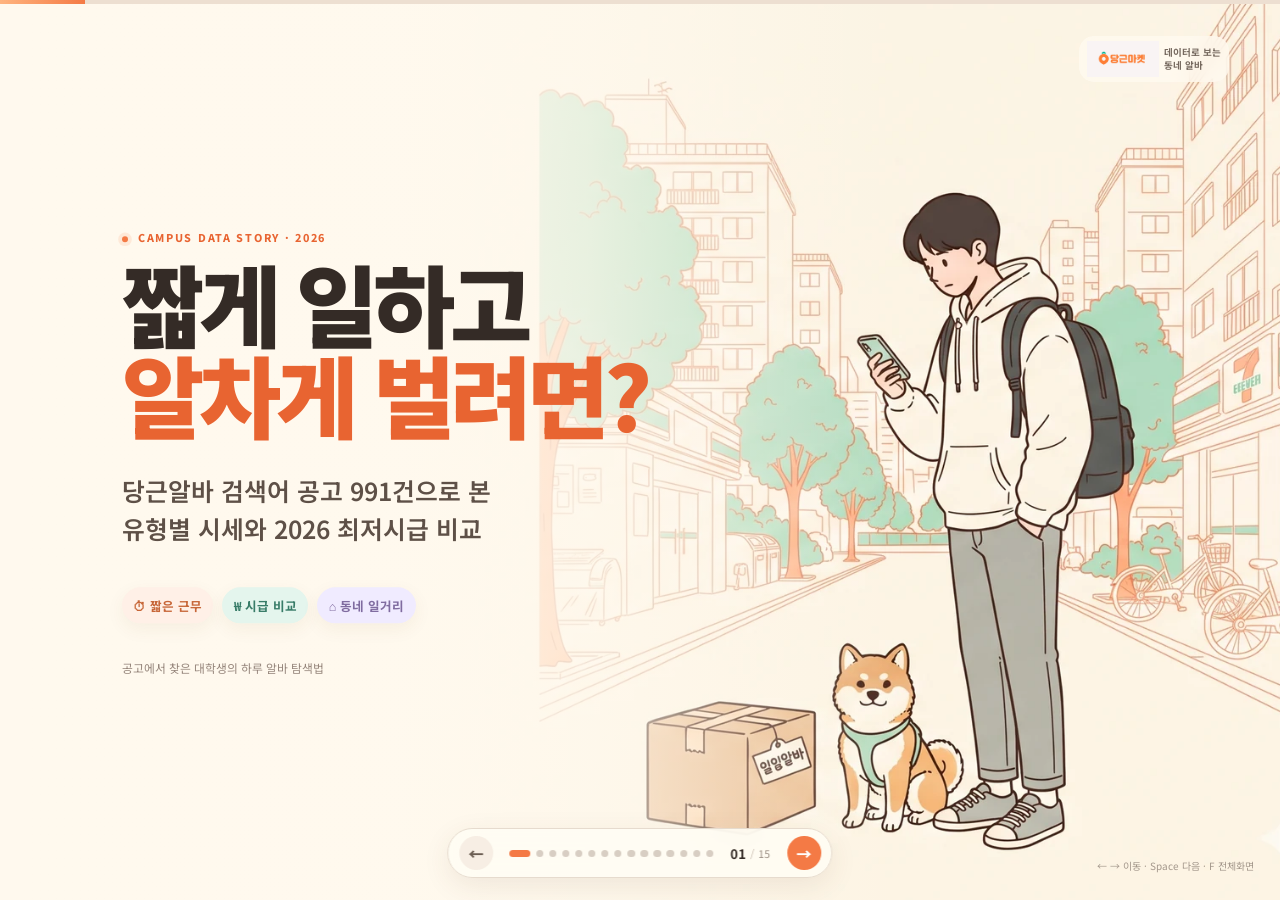
==== index.html @ 6fe5fabc "Create Daangn short-job analysis presentation" ====
<!doctype html>
<html lang="ko">
<head>
  <meta charset="utf-8">
  <meta name="viewport" content="width=device-width, initial-scale=1">
  <meta name="theme-color" content="#fff9ee">
  <meta name="description" content="당근알바 공고 991건으로 알아보는 짧은 일자리 시세와 2026 최저시급 비교">
  <title>짧게 일하고 알차게 벌려면? | 당근알바 데이터 스토리</title>
  <link rel="preconnect" href="https://fonts.googleapis.com">
  <link rel="preconnect" href="https://fonts.gstatic.com" crossorigin>
  <link href="https://fonts.googleapis.com/css2?family=Gowun+Dodum&family=Noto+Sans+KR:wght@400;500;600;700;800;900&display=swap" rel="stylesheet">
  <link rel="stylesheet" href="deck.css?v=6">
</head>
<body>
  <main id="deck" aria-label="당근알바 데이터 분석 발표">
    <section class="slide cover active" aria-label="표지">
      <div class="cover-art" aria-hidden="true"></div>
      <div class="cover-wash" aria-hidden="true"></div>
      <div class="cover-copy">
        <p class="eyebrow"><span class="eyebrow-dot"></span> CAMPUS DATA STORY · 2026</p>
        <h1>짧게 일하고<br><em>알차게 벌려면?</em></h1>
        <p class="cover-sub">당근알바 검색어 공고 991건으로 본<br>유형별 시세와 2026 최저시급 비교</p>
        <div class="cover-chips"><span>⏱ 짧은 근무</span><span>₩ 시급 비교</span><span>⌂ 동네 일거리</span></div>
        <p class="cover-foot">공고에서 찾은 대학생의 하루 알바 탐색법</p>
      </div>
      <div class="cover-mark"><img src="assets/carrot-logo.png" alt="당근 모양 아이콘"><span>데이터로 보는<br>동네 알바</span></div>
    </section>

    <section class="slide" aria-label="조사 질문과 표본">
      <div class="slide-inner research-slide">
        <header class="slide-heading reveal">
          <p class="eyebrow">01 / WHAT WE ASKED</p>
          <h2>대학생의 빈 시간,<br><em>어떤 알바가 효율적일까?</em></h2>
          <p class="lede">높은 시급, 짧은 근무, 실제로 구할 수 있는 공고 수를 함께 살펴봅니다.</p>
        </header>
        <div class="research-grid">
          <div class="big-stat reveal"><span class="stat-number" data-count="991">991</span><span class="stat-label">URL 기준 고유 공고</span><small>전체 조사 표본</small><i class="stat-sun">✳</i></div>
          <div class="research-facts reveal delay-1">
            <div class="research-fact"><span class="fact-icon mint">⌕</span><p><b>17개 검색어</b><small>청소·동행·반려동물·심부름·웨이팅 등</small></p></div>
            <div class="research-fact"><span class="fact-icon peach">▦</span><p><b>2026.05.07–10.02</b><small>약 5개월간 수집한 게시 시점</small></p></div>
            <div class="research-fact"><span class="fact-icon lavender">⌂</span><p><b>서울 740 · 부산 251</b><small>지역 검색으로 모은 공고</small></p></div>
          </div>
          <aside class="research-question reveal delay-2"><span class="question-mark">?</span><small>오늘의 질문</small><strong>시급이 높은 일과<br>나에게 효율적인 일은<br><em>같을까?</em></strong><div class="question-mini">보수 ÷ 총 투입시간<br><span>근무 · 이동 · 준비</span></div></aside>
        </div>
        <p class="footnote reveal">※ 단기 일거리를 찾는 검색어로 수집한 공고 표본입니다. 월급·연봉 공고도 검색 결과에 포함되어 있으며, 당근 전체 알바 시장의 전수조사는 아닙니다.</p>
      </div>
    </section>

    <section class="slide" aria-label="비교 기준과 한계">
      <div class="slide-inner method-slide">
        <header class="slide-heading reveal">
          <p class="eyebrow">02 / HOW WE COMPARE</p>
          <h2>같은 단위끼리 비교하려고<br><em>991건에서 좁혀 갔어요</em></h2>
          <p class="lede">급여와 시간이 서로 달라, 비교 가능한 공고를 단계별로 추렸습니다.</p>
        </header>
        <div class="method-layout">
          <div class="funnel compact-funnel">
            <div class="funnel-row reveal"><span class="funnel-step">A</span><div class="funnel-label"><strong>수집 공고</strong><small>URL 중복 제거</small></div><div class="funnel-track"><i style="--w:100%"></i></div><b>991</b></div>
            <div class="funnel-row reveal delay-1"><span class="funnel-step">B</span><div class="funnel-label"><strong>시급 비교 가능</strong><small>시급 477 + 환산 일급 52</small></div><div class="funnel-track"><i style="--w:53.4%"></i></div><b>529</b></div>
            <div class="funnel-row reveal delay-2"><span class="funnel-step">C</span><div class="funnel-label"><strong>근무시간 확인</strong><small>시작·종료 시각으로 계산</small></div><div class="funnel-track"><i style="--w:38%"></i></div><b>376</b></div>
            <div class="funnel-row highlight reveal delay-3"><span class="funnel-step">D</span><div class="funnel-label"><strong>4시간 이하</strong><small>짧은 근무 비교 그룹</small></div><div class="funnel-track"><i style="--w:17.3%"></i></div><b>171</b></div>
          </div>
          <div class="limits-grid reveal delay-1">
            <article><b>급여 단위</b><p>건별 332건은 작업시간이 없어 시급 환산에서 제외. 월급·연봉도 단기 시급과 분리했어요.</p></article>
            <article><b>시간 정보</b><p>일급은 공고에 적힌 시간으로 나눴어요. 휴게시간·이동·준비시간은 알 수 없습니다.</p></article>
            <article><b>표본 해석</b><p>검색어끼리 공고가 겹치고, ‘당일급구’는 업무 유형이 아닌 검색어예요. ‘쉽다’도 데이터에 기록되지 않았어요.</p></article>
          </div>
        </div>
        <div class="method-bottom reveal delay-2"><span>대표값</span><b>평균 + 중앙값</b><i>·</i><span>짧은 근무</span><b>명시 시간 ≤ 4시간</b><i>·</i><span>기준</span><b>2026 최저시급 10,320원</b></div>
        <p class="footnote">※ 공고에 적힌 제안 금액을 비교한 기술통계입니다. 실제 계약·지급액이나 최저임금법 위반 여부를 판정하지 않습니다.</p>
      </div>
    </section>

    <section class="slide" aria-label="공고의 급여 형태">
      <div class="slide-inner">
        <header class="slide-heading reveal">
          <p class="eyebrow">03 / PAY UNITS</p>
          <h2>공고 3개 중 1개는<br><em>시급이 아니라 건별 보수</em></h2>
          <p class="lede">먼저 급여 단위를 보면, 시간당 비교를 어디까지 할 수 있는지 보입니다.</p>
        </header>
        <div class="pay-mix card reveal">
          <div class="pay-row"><span class="pay-name">시급</span><div class="pay-track"><i style="--w:100%"></i></div><b>477건</b><small>48.1%</small></div>
          <div class="pay-row"><span class="pay-name">건별</span><div class="pay-track"><i class="mint-bar" style="--w:69.6%"></i></div><b>332건</b><small>33.5%</small></div>
          <div class="pay-row"><span class="pay-name">월급</span><div class="pay-track"><i class="purple-bar" style="--w:25.6%"></i></div><b>122건</b><small>12.3%</small></div>
          <div class="pay-row"><span class="pay-name">일급</span><div class="pay-track"><i class="peach-bar" style="--w:11.9%"></i></div><b>57건</b><small>5.8%</small></div>
          <div class="pay-row"><span class="pay-name">연봉</span><div class="pay-track"><i class="lav-bar" style="--w:1.5%"></i></div><b>3건</b><small>0.3%</small></div>
          <div class="pay-total"><strong>991</strong><span>공고</span><i>시급·건별만 합쳐도 <b>81.6%</b></i></div>
        </div>
        <div class="pay-insight reveal delay-1"><span>핵심</span><p>건별 보수는 한 건의 총액이에요. <b>작업시간 정보가 없으면 시급과 직접 순위를 매길 수 없습니다.</b></p></div>
        <p class="footnote">※ 991개 고유 URL의 급여 형태를 한 번씩 분류했습니다. 키워드별 검색 그룹은 서로 겹칠 수 있습니다.</p>
      </div>
    </section>

    <section class="slide type-overview-slide" aria-label="검색어별 일거리 유형과 보수">
      <div class="slide-inner">
        <header class="slide-heading reveal">
          <p class="eyebrow">04 / WHAT KIND OF WORK?</p>
          <h2>동네 알바는 크게<br><em>집안일·돌봄·기술·심부름</em></h2>
          <p class="lede">검색어를 일거리 묶음으로 읽고, 대표 키워드의 시급 중앙값과 건당 금액을 비교했습니다.</p>
        </header>
        <div class="type-cards">
          <article class="type-card reveal"><span class="type-icon peach">⌂</span><div><h3>집안일 · 이동</h3><small>청소 · 이삿짐 · 가구 · 침대 · 운반 · 조립 · 폐기물</small></div><div class="type-stats"><p><b>청소 시급</b><strong>12,000원</strong><small>중앙값 · n=75</small></p><p><b>청소 건별</b><strong>50,000원</strong><small>중앙값 · n=25</small></p></div><footer>현장 이동·운반량·추가 비용을 확인</footer></article>
          <article class="type-card reveal delay-1"><span class="type-icon mint">♡</span><div><h3>돌봄 · 동행</h3><small>반려동물 · 고양이 · 펫시팅 · 시터 · 동행</small></div><div class="type-stats"><p><b>반려동물 돌봄</b><strong>15,000원</strong><small>중앙값 · n=58</small></p><p><b>고양이</b><strong>16,000원</strong><small>중앙값 · n=28</small></p></div><footer>짧은 돌봄 4시간 이하 n=22 · 중앙 15,000원</footer></article>
          <article class="type-card reveal delay-2"><span class="type-icon lavender">⚒</span><div><h3>기술 · 수리</h3><small>수리 · 조립 · 간단 설치 등</small></div><div class="type-stats"><p><b>수리 시급</b><strong>16,389원</strong><small>중앙값 · n=18</small></p><p><b>수리 건별</b><strong>40,000원</strong><small>중앙값 · n=58</small></p></div><footer>평균 25,742원은 중앙값보다 높아 작은 표본·고액 공고 주의</footer></article>
          <article class="type-card reveal delay-3"><span class="type-icon yellow">✦</span><div><h3>심부름 · 이색 일</h3><small>심부름 · 벌레 · 웨이팅</small></div><div class="type-stats"><p><b>심부름 시급</b><strong>13,000원</strong><small>중앙값 · n=11</small></p><p><b>웨이팅 시급</b><strong>12,000원</strong><small>중앙값 · n=4</small></p></div><footer>검색어 표본이 작고, 실제 업무가 섞일 수 있어 참고만</footer></article>
        </div>
        <p class="footnote">※ 공고는 여러 검색어에 중복될 수 있습니다. 키워드 묶음의 공고 수를 더해 전체 건수로 해석하지 않았으며, 시급·건별 보수도 각각 중앙값으로 분리했습니다.</p>
      </div>
    </section>

    <section class="slide" aria-label="전체 시급과 최저시급">
      <div class="slide-inner">
        <header class="slide-heading reveal">
          <p class="eyebrow">05 / WAGE CHECK</p>
          <h2>비교 가능한 공고의<br><em>시급 중앙값은 14,000원</em></h2>
          <p class="lede">평균보다 중앙값을 먼저 볼게요. 몇 개의 높은 금액이 전체 인상을 끌어올릴 수 있기 때문입니다.</p>
        </header>
        <div class="wage-layout">
          <div class="range-card reveal">
            <div class="range-head"><span>시급 분포 요약</span><span>n = 529</span></div>
            <div class="range-plot">
              <div class="range-rail"></div>
              <div class="range-band"></div>
              <div class="range-marker min-marker" style="--x:4%"><i></i><span>최저시급<br><b>10,320원</b></span></div>
              <div class="range-marker q1-marker" style="--x:26.5%"><i></i><span>1사분위<br><b>12,000원</b></span></div>
              <div class="range-marker median-marker" style="--x:49.6%"><i></i><span>중앙값<br><b>14,000원</b></span></div>
              <div class="range-marker mean-marker" style="--x:71.3%"><i></i><span>평균<br><b>15,815원</b></span></div>
              <div class="range-marker q3-marker" style="--x:73.5%"><i></i><span>3사분위<br><b>16,000원</b></span></div>
              <div class="range-axis"><span>10,000</span><span>12,000</span><span>14,000</span><span>16,000</span><span>18,000원</span></div>
            </div>
            <div class="range-callout"><span>최저시급 대비</span><strong>중앙값 <em>+35.7%</em></strong><small>광고된 금액 기준의 단순 비교</small></div>
          </div>
          <div class="compliance-card reveal delay-1">
            <div class="ring" style="--p:98.7"><div><strong>98.7<span>%</span></strong><small>최저시급 이상</small></div></div>
            <p><b>529건 중 522건</b>이<br>10,320원 이상으로 나타났어요.</p>
            <div class="below-note"><span>7건</span>은 공고상 시급이 기준 미만</div>
            <small class="legal-note">공고 금액만 비교한 통계이며, 법 위반 여부를 판정한 결과는 아닙니다.</small>
          </div>
        </div>
        <p class="footnote">2026년 법정 최저임금: 시급 10,320원 · 고용노동부 발표 자료</p>
      </div>
    </section>

    <section class="slide" aria-label="4시간 이하 공고">
      <div class="slide-inner short-shift-slide">
        <div class="short-title reveal">
          <p class="eyebrow">06 / SHORT SHIFT</p>
          <h2>4시간 이하 공고도<br><em>중앙값 15,000원</em></h2>
          <p class="lede">짧은 근무시간이 명시된 171건을 따로 봤습니다.</p>
        </div>
        <div class="short-compare reveal delay-1">
          <div class="compare-bar"><span class="compare-caption">2026 최저시급</span><div class="compare-track"><i style="--w:68.1%"></i></div><strong>10,320원</strong></div>
          <div class="compare-bar focus"><span class="compare-caption">4시간 이하 중앙값</span><div class="compare-track"><i style="--w:99.1%"></i></div><strong>15,000원</strong></div>
          <div class="compare-bar"><span class="compare-caption">4시간 이하 평균</span><div class="compare-track"><i style="--w:100%"></i></div><strong>15,142원</strong></div>
          <div class="premium-pill">최저시급 대비 <b>+45.3%</b></div>
        </div>
        <div class="short-side reveal delay-2">
          <div class="big-171">171<small>건</small></div>
          <div class="tiny-dots" aria-hidden="true">● ● ● ● ● ● ● ● ● ● ● ● ● ● ● ● ● ● ● ● ● ● ● ● ● ● ● ● ● ● ● ● ● ● ● ● ● ● ● ● ● ● ● ● ● ● ● ● ● ● ● ● ● ● ● ● ● ● ● ● ● ● ● ● ● ● ● ● ● ● ● ● ● ● ● ● ● ● ● ● ● ●</div>
          <p><b>171건 모두</b><br>시급 환산액이<br>최저시급 이상</p>
          <small>분석 표본에서의 결과</small>
        </div>
        <div class="bottom-note reveal delay-3"><span class="tiny-icon">!</span> 시작·종료 시간이 명시된 공고만 포함합니다. 실제 작업 강도나 전체 소요시간을 뜻하지 않아요.</div>
      </div>
    </section>

    <section class="slide" aria-label="짧은 근무 유형 비교">
      <div class="slide-inner">
        <header class="slide-heading reveal">
          <p class="eyebrow">07 / SHORT-SHIFT TYPES</p>
          <h2>짧은 근무 그룹은<br><em>반려동물·침대·시터</em>가 눈에 띄어요</h2>
          <p class="lede">4시간 이하 공고 중 표본 10건 이상인 검색 키워드의 시급 환산 중앙값입니다.</p>
        </header>
        <div class="job-chart card reveal">
          <div class="chart-topline"><span>중앙 시급 · 4시간 이하 공고</span><span class="n-chip">n 표시 = 공고 수</span></div>
          <div class="bars">
            <div class="bar-row"><span class="bar-name">침대</span><div class="bar-track"><i style="--w:100%"></i></div><b>15,500원</b><small>n=16</small></div>
            <div class="bar-row"><span class="bar-name">반려동물 돌봄</span><div class="bar-track"><i class="mint-bar" style="--w:96.8%"></i></div><b>15,000원</b><small>n=22</small></div>
            <div class="bar-row"><span class="bar-name">시터</span><div class="bar-track"><i class="mint-bar" style="--w:96.8%"></i></div><b>15,000원</b><small>n=13</small></div>
            <div class="bar-row"><span class="bar-name">동행</span><div class="bar-track"><i class="mint-bar" style="--w:90.3%"></i></div><b>14,000원</b><small>n=27</small></div>
            <div class="bar-row"><span class="bar-name">이삿짐</span><div class="bar-track"><i class="peach-bar" style="--w:80.6%"></i></div><b>12,500원</b><small>n=15</small></div>
            <div class="bar-row"><span class="bar-name">청소</span><div class="bar-track"><i class="peach-bar" style="--w:77.4%"></i></div><b>12,000원</b><small>n=30</small></div>
          </div>
          <div class="chart-axis"><span>0원</span><span>5,000원</span><span>10,000원</span><span>15,000원</span></div>
        </div>
        <div class="chart-insight reveal delay-1"><span class="insight-star">✳</span><p><b>높은 시급만큼 일의 조건도 달라요.</b><br>돌봄은 책임과 경험, 이삿짐은 체력·이동 조건을 함께 확인하세요.</p><span class="sample-warning">심부름 n=6<br>참고만</span></div>
        <p class="footnote">※ 키워드 기반 분류라 검색어 그룹은 중복될 수 있습니다. 표본이 10건 미만인 키워드는 그래프에서 제외했습니다.</p>
      </div>
    </section>

    <section class="slide" aria-label="고시급 표본 수 비교">
      <div class="slide-inner">
        <header class="slide-heading reveal">
          <p class="eyebrow">08 / LOOK BEYOND THE AVERAGE</p>
          <h2>눈에 띄는 고시급,<br><em>표본 수까지 같이 보기</em></h2>
          <p class="lede">건당이 아닌 시급 환산 공고에서도 키워드별 표본 크기는 크게 달랐습니다.</p>
        </header>
        <div class="outlier-layout">
          <div class="outlier-chart card reveal">
            <div class="chart-topline"><span>키워드별 시급 중앙값</span><span>막대 끝 n = 시급 표본 수</span></div>
            <div class="bars compact">
              <div class="bar-row"><span class="bar-name">펫시팅</span><div class="bar-track"><i class="purple-bar" style="--w:100%"></i></div><b>28,000원</b><small>n=7</small></div>
              <div class="bar-row"><span class="bar-name">수리</span><div class="bar-track"><i class="orange-bar" style="--w:58.5%"></i></div><b>16,389원</b><small>n=18</small></div>
              <div class="bar-row"><span class="bar-name">고양이</span><div class="bar-track"><i class="mint-bar" style="--w:57.1%"></i></div><b>16,000원</b><small>n=28</small></div>
              <div class="bar-row"><span class="bar-name">반려동물 돌봄</span><div class="bar-track"><i class="mint-bar" style="--w:53.6%"></i></div><b>15,000원</b><small>n=58</small></div>
            </div>
            <div class="chart-axis"><span>0원</span><span>10,000원</span><span>20,000원</span><span>30,000원</span></div>
          </div>
          <aside class="outlier-callout reveal delay-1">
            <span class="bubble-label">표본이 작으면</span>
            <strong>중앙값이<br>더 크게 흔들려요</strong>
            <div class="n-bubble">n=7</div>
            <p>펫시팅은 중앙값이 높지만 시급 표본이 7건뿐입니다. 안정적인 추천 순위로 단정하기 어려워요.</p>
          </aside>
        </div>
        <div class="mean-note reveal delay-2"><span>평균의 함정</span> 수리 평균은 25,742원, 중앙값은 16,389원 — 일부 높은 공고가 평균에 영향을 줄 수 있습니다.</div>
        <p class="footnote">※ 펫시팅 키워드의 전체 시급 표본 n=7이며, 4시간 이하 분석과는 다른 비교 집단입니다.</p>
      </div>
    </section>

    <section class="slide" aria-label="건당 보수 비교">
      <div class="slide-inner">
        <header class="slide-heading reveal">
          <p class="eyebrow">09 / PER TASK</p>
          <h2>건당 보수는 <em>총액 비교</em>까지만</h2>
          <p class="lede">시간이 적혀 있지 않은 공고는 시급으로 바꾸지 않고, 약속된 작업 1건의 금액으로만 봅니다.</p>
        </header>
        <div class="task-layout">
          <div class="task-total reveal"><span class="task-orbit">₩</span><small>건당 보수 공고 332건</small><strong>40,000<span>원</span></strong><em>중앙값</em><div class="task-divider"></div><p>평균보수와 중앙값의<br>차이를 함께 참고</p></div>
          <div class="task-chart card reveal delay-1">
            <div class="chart-topline"><span>키워드별 건당 보수 중앙값</span><span>단위: 원 / n: 공고 수</span></div>
            <div class="bars">
              <div class="bar-row"><span class="bar-name">청소</span><div class="bar-track"><i style="--w:100%"></i></div><b>50,000</b><small>n=25</small></div>
              <div class="bar-row"><span class="bar-name">가구</span><div class="bar-track"><i class="mint-bar" style="--w:90%"></i></div><b>45,000</b><small>n=39</small></div>
              <div class="bar-row"><span class="bar-name">수리</span><div class="bar-track"><i class="mint-bar" style="--w:80%"></i></div><b>40,000</b><small>n=58</small></div>
              <div class="bar-row"><span class="bar-name">침대</span><div class="bar-track"><i class="mint-bar" style="--w:80%"></i></div><b>40,000</b><small>n=43</small></div>
              <div class="bar-row"><span class="bar-name">이삿짐</span><div class="bar-track"><i class="peach-bar" style="--w:60%"></i></div><b>30,000</b><small>n=45</small></div>
            </div>
            <div class="chart-axis"><span>0원</span><span>10,000원</span><span>20,000원</span><span>30,000원</span><span>40,000원</span><span>50,000원</span></div>
          </div>
        </div>
        <div class="warning-banner reveal delay-2"><span>≠</span><p><b>건당 50,000원 ≠ 시급 50,000원</b><small>작업 시간 · 이동 · 준비 · 추가 비용 정보가 없어 시간당 수입은 계산할 수 없습니다.</small></p></div>
      </div>
    </section>

    <section class="slide urgency-slide" aria-label="긴급 구인 공고의 특징">
      <div class="slide-inner">
        <header class="slide-heading reveal">
          <p class="eyebrow">10 / URGENT ≠ PREMIUM</p>
          <h2>급구라고 해서<br><em>시급까지 높진 않았어요</em></h2>
          <p class="lede">제목에 ‘급구·오늘·당일·지금’이 들어간 공고와 그 외 공고를 비교했습니다.</p>
        </header>
        <div class="urgency-layout">
          <div class="urgency-chart card reveal">
            <div class="chart-topline"><span>시급 환산 가능 공고의 평균</span><span>각 집단의 중앙값도 표시</span></div>
            <div class="urgency-row"><div><b>급구 표현 있음</b><small>n=48 · 제목 기준</small></div><div class="urgency-track"><i style="--w:76.8%"></i></div><strong>12,412원</strong></div>
            <div class="urgency-row"><div><b>급구 표현 없음</b><small>n=481</small></div><div class="urgency-track"><i class="mint-bar" style="--w:100%"></i></div><strong>16,155원</strong></div>
            <div class="urgency-medians"><span>중앙값</span><b>급구 12,192원</b><i>vs</i><b>그 외 15,000원</b></div>
          </div>
          <aside class="urgency-stat reveal delay-1"><span class="urgent-burst">!</span><strong>65<span>건</span></strong><b>991건 중 6.6%</b><p>제목에서 급구·오늘·당일·지금 표현을 찾았어요.</p><div class="urgent-search">검색어 ‘당일급구’로 모인 116건과는 다른 기준</div></aside>
        </div>
        <div class="urgency-note reveal delay-2"><span>읽는 법</span><p>이 표본에서는 급구 표현 공고의 시급이 더 높지 않았습니다. <b>업무 종류·시간대 차이를 통제하지 않은 비교라 원인을 뜻하진 않아요.</b></p></div>
        <p class="footnote">※ 급구 표현 65건 중 시급 비교 가능 48건, 그 외 926건 중 481건을 비교했습니다. ‘급할수록 싸다’는 전체 시장의 법칙이 아니라 이 표본의 관찰 결과입니다.</p>
      </div>
    </section>

    <section class="slide queue-slide" aria-label="웨이팅과 줄서기 대행">
      <div class="slide-inner">
        <header class="slide-heading reveal">
          <p class="eyebrow">11 / THE QUEUEING GIG</p>
          <h2>한정판 오픈런에서<br><em>두쫀쿠 줄서기까지</em></h2>
          <p class="lede">요즘 화제의 줄서기 대행은 얼마일까요? CSV의 작은 표본과 최근 보도 사례를 나눠 봅니다.</p>
        </header>
        <div class="queue-layout">
          <article class="queue-card dataset-queue reveal">
            <div class="queue-card-top"><span>우리 CSV · 2026.05–10</span><b>검색어 매칭 7건</b></div>
            <div class="queue-number">7<small>건</small></div>
            <div class="queue-stat-row"><span>시급 비교 가능</span><b>4건 · 중앙 12,000원</b></div>
            <div class="queue-stat-row"><span>건별 보수</span><b>2건 · 중앙 15,000원</b></div>
            <p>검색어 결과에는 일반 매장 알바도 섞여 있어 실제 줄서기 공고는 7건보다 적을 수 있어요.</p>
          </article>
          <article class="queue-card news-queue reveal delay-1">
            <div class="queue-card-top"><span>최근 보도 사례 · 2026.01</span><b>한 건의 구인 글</b></div>
            <div class="news-amount">30,000<small>원 · 총액 제안</small></div>
            <div class="applicant-dots"><strong>30명</strong><span>지원</span><i>● ● ● ● ● ● ● ● ● ●</i></div>
            <p>홍대 연말연초 줄서기 글 사례예요. 보도는 통상 시급이 최저임금 수준이고, 야외·성수기엔 웃돈이 붙을 수 있다고 전했습니다.</p>
            <a href="https://www.joongang.co.kr/article/25395089" target="_blank" rel="noreferrer">중앙일보 보도 원문 · 2026.01.05 ↗</a>
          </article>
        </div>
        <div class="queue-trend reveal delay-2"><span>한정판 매장</span><i>→</i><span>인기 굿즈·두쫀쿠</span><i>→</i><span>식당·술집·베이커리</span><b>웨이팅 수요의 확장</b></div>
        <p class="footnote">※ 30,000원은 특정 날짜·시간대 구인 사례의 총액이며 시간당 시급이나 현재 평균 시세가 아닙니다. CSV의 웨이팅 중앙값도 표본 4·2건으로 시장가를 대표하지 않습니다.</p>
      </div>
    </section>

    <section class="slide keyword-table-slide" aria-label="검색어별 평균 시급 표">
      <div class="slide-inner">
        <header class="slide-heading reveal">
          <p class="eyebrow">12 / RATE BY SEARCH TERM</p>
          <h2>검색어별 평균 시급,<br><em>중앙값과 표본도 함께</em></h2>
          <p class="lede">시급 비교가 가능한 공고를 검색어별로 묶었습니다. 높은 평균이 대표 시세라고 단정하지 않도록 중앙값도 나란히 봅니다.</p>
        </header>
        <div class="keyword-legend reveal"><span><i class="key-orange"></i>평균 시급</span><span><i class="key-mint"></i>중앙 시급</span><small>시급 비교 가능 표본만</small></div>
        <div class="keyword-columns">
          <div class="keyword-card reveal">
            <div class="keyword-head"><span>검색어</span><span>표본</span><span>평균</span><span>중앙값</span></div>
            <div class="keyword-row"><b>청소</b><small>75</small><strong>13,209</strong><strong>12,000</strong></div>
            <div class="keyword-row"><b>당일급구</b><small>81</small><strong>12,999</strong><strong>12,000</strong></div>
            <div class="keyword-row"><b>이삿짐</b><small>44</small><strong>16,621</strong><strong>12,361</strong></div>
            <div class="keyword-row"><b>동행</b><small>67</small><strong>15,112</strong><strong>15,000</strong></div>
            <div class="keyword-row"><b>침대</b><small>31</small><strong>16,452</strong><strong>15,000</strong></div>
            <div class="keyword-row"><b>수리</b><small>18</small><strong>25,742</strong><strong>16,389</strong></div>
            <div class="keyword-row"><b>반려동물 돌봄</b><small>58</small><strong>16,287</strong><strong>15,000</strong></div>
            <div class="keyword-row"><b>가구</b><small>26</small><strong>16,897</strong><strong>15,000</strong></div>
            <div class="keyword-row"><b>고양이</b><small>28</small><strong>16,261</strong><strong>16,000</strong></div>
          </div>
          <div class="keyword-card reveal delay-1">
            <div class="keyword-head"><span>검색어</span><span>표본</span><span>평균</span><span>중앙값</span></div>
            <div class="keyword-row"><b>시터</b><small>39</small><strong>15,333</strong><strong>15,000</strong></div>
            <div class="keyword-row"><b>운반</b><small>13</small><strong>13,646</strong><strong>12,500</strong></div>
            <div class="keyword-row"><b>조립</b><small>14</small><strong>20,480</strong><strong>13,500</strong></div>
            <div class="keyword-row"><b>폐기물</b><small>11</small><strong>23,682</strong><strong>15,000</strong></div>
            <div class="keyword-row"><b>심부름</b><small>11</small><strong>13,266</strong><strong>13,000</strong></div>
            <div class="keyword-row low-n"><b>펫시팅</b><small>7</small><strong>30,114</strong><strong>28,000</strong></div>
            <div class="keyword-row low-n"><b>웨이팅</b><small>4</small><strong>11,705</strong><strong>12,000</strong></div>
            <div class="keyword-row low-n"><b>벌레</b><small>2</small><strong>20,000</strong><strong>20,000</strong></div>
          </div>
        </div>
        <p class="footnote">※ 단위: 원. ‘당일급구’는 업무 유형이 아닌 검색어입니다. 표본 10건 미만은 작은 표본이라 시세 판단에 특히 주의하세요. 검색어 간 공고가 겹칠 수 있습니다.</p>
      </div>
    </section>

    <section class="slide" aria-label="학생을 위한 선택 가이드">
      <div class="slide-inner">
        <header class="slide-heading reveal">
          <p class="eyebrow">13 / A STUDENT'S SHORTLIST</p>
          <h2>내 상황에 맞게<br><em>후보를 좁혀 보세요</em></h2>
          <p class="lede">이 데이터로 뽑은 건 ‘정답’이 아니라, 공고를 열어볼 출발점입니다.</p>
        </header>
        <div class="shortlist-grid">
          <article class="shortlist-card reveal"><div class="card-number">01</div><span class="card-emoji">🐾</span><h3>짧은 근무 + 돌봄 관심</h3><p>반려동물 돌봄</p><strong>중앙 15,000원</strong><small>4시간 이하 n=22</small><div class="card-foot">돌봄 경험·동물 특성 확인</div></article>
          <article class="shortlist-card featured reveal delay-1"><div class="card-number">02</div><span class="card-emoji">🗣️</span><h3>대화·동행 업무 선호</h3><p>동행 키워드</p><strong>중앙 14,000원</strong><small>4시간 이하 n=27</small><div class="card-foot">장소·이동·업무 범위 확인</div></article>
          <article class="shortlist-card reveal delay-2"><div class="card-number">03</div><span class="card-emoji">🧰</span><h3>기술 경험을 살리고 싶다면</h3><p>수리 키워드</p><strong>전체 중앙 16,389원</strong><small>시급 표본 n=18</small><div class="card-foot">가능 작업·공구·책임 범위 확인</div></article>
        </div>
        <div class="checklist reveal delay-3"><span>지원 전 5초 체크</span><b>실제 작업시간</b><i>→</i><b>이동시간</b><i>→</i><b>준비물</b><i>→</i><b>책임·경력</b><i>→</i><b>지급 기준</b></div>
        <p class="footnote">※ 후보는 광고 시급과 표본 수를 기준으로 한 탐색 가이드입니다. 쉬움·안전성·실제 시급을 보증하지 않습니다.</p>
      </div>
    </section>

    <section class="slide closing" aria-label="한계와 결론">
      <div class="slide-inner close-layout">
        <div class="close-copy reveal">
          <p class="eyebrow">14 / TAKEAWAY</p>
          <h2>알찬 알바는<br><em>시급 하나로<br>정해지지 않아요.</em></h2>
          <p class="lede">공고 시급에 실제 근무·이동 시간과 일의 조건까지 더해 비교해 보세요.</p>
          <div class="closing-rule"></div>
          <strong class="closing-question">짧은 시간 · 괜찮은 보수 ·<br>내가 감당할 수 있는 업무</strong>
          <p class="closing-last">세 가지가 만나는 공고가<br>나에게 가장 효율적인 알바예요.</p>
        </div>
        <div class="limits-panel reveal delay-1">
          <div class="limits-title"><span>분석을 읽을 때 기억할 점</span><b>!</b></div>
          <ul>
            <li><b>광고 금액</b><span>실제 계약·지급액과 다를 수 있음</span></li>
            <li><b>키워드 표본</b><span>검색어별 분류라 실제 업무와 다를 수 있음</span></li>
            <li><b>쉬움·강도</b><span>CSV에 직접 기록되지 않음</span></li>
            <li><b>시간 계산</b><span>이동·준비시간은 포함되지 않음</span></li>
          </ul>
          <div class="next-step"><small>NEXT ANALYSIS</small><strong>공고 본문에서 업무·경력·조건을<br>분류하고, 실제 소요시간을 더해 보기</strong><span>시급 × 일의 조건까지</span></div>
        </div>
        <footer class="source-footer"><span>출처: 당근알바 공개 공고 991건 분석 · 2026.05.07–10.02 수집</span><a href="https://www.moel.go.kr/news/enews/report/enewsView.do?news_seq=18144&pageUnit=10" target="_blank" rel="noreferrer">2026 최저임금 출처: 고용노동부 ↗</a></footer>
      </div>
    </section>
  </main>

  <nav class="deck-ui" aria-label="슬라이드 탐색">
    <button class="nav-arrow" id="prev" aria-label="이전 슬라이드">←</button>
    <div class="dots" id="dots"></div>
    <span class="slide-count"><b id="current">01</b><i>/</i><span id="total">10</span></span>
    <button class="nav-arrow next" id="next" aria-label="다음 슬라이드">→</button>
  </nav>
  <div class="progress-track"><i id="progress"></i></div>
  <div class="key-hint">← → 이동 · Space 다음 · F 전체화면</div>
  <script src="deck.js?v=6"></script>
</body>
</html>
---- deck.css ----
:root{--cream:#fff9ee;--paper:#fffdf8;--ink:#342b26;--muted:#81776e;--orange:#f47a45;--orange-deep:#e86431;--mint:#b8e4d3;--mint-dark:#4e9e7f;--peach:#ffd9c6;--yellow:#ffeaa0;--lav:#e5ddff;--line:#eadfd2;--shadow:0 20px 60px rgba(102,75,51,.09);--font:'Noto Sans KR','Apple SD Gothic Neo','Malgun Gothic',sans-serif}
*{box-sizing:border-box}html,body{width:100%;height:100%;margin:0;overflow:hidden;background:var(--cream);color:var(--ink);font-family:var(--font)}body{font-size:clamp(14px,1.2vw,19px)}button{font:inherit}a{color:inherit}#deck{position:relative;width:100vw;height:100dvh;overflow:hidden;background:var(--cream)}.slide{position:absolute;inset:0;display:grid;place-items:center;padding:3.5vh 5.2vw 6.8vh;opacity:0;visibility:hidden;transform:translateX(3.5vw) scale(.99);transition:opacity .55s ease,transform .65s cubic-bezier(.2,.75,.25,1),visibility .55s;overflow:hidden;background:var(--cream)}.slide::before{content:"";position:absolute;width:43vw;height:43vw;right:-18vw;bottom:-24vw;border-radius:50%;background:radial-gradient(circle,rgba(255,235,211,.58),rgba(255,245,226,.32) 58%,transparent 72%);pointer-events:none}.slide.active{opacity:1;visibility:visible;transform:translateX(0) scale(1);z-index:1}.slide-inner{position:relative;width:min(100%,1450px);height:min(100%,900px);display:flex;flex-direction:column;justify-content:center;z-index:1}.slide-heading{margin-bottom:2.3vh}.eyebrow{font-size:.7em;letter-spacing:.16em;font-weight:800;color:var(--orange-deep);margin:0 0 1.1em;text-transform:uppercase}.eyebrow-dot{display:inline-block;width:.62em;height:.62em;background:var(--orange);border-radius:50%;vertical-align:middle;margin-right:.45em;box-shadow:0 0 0 .35em rgba(244,122,69,.13)}h1,h2,h3,p{margin-top:0}h1,h2{font-weight:900;letter-spacing:-.055em;line-height:1.08;margin-bottom:.35em}h2{font-size:clamp(2.2rem,5vw,4.65rem)}h2 em,h1 em{font-style:normal;color:var(--orange-deep)}.lede{max-width:760px;color:var(--muted);font-size:clamp(.95rem,1.45vw,1.28rem);line-height:1.6;margin-bottom:0}.reveal{opacity:0;transform:translateY(22px);transition:opacity .7s ease,transform .75s cubic-bezier(.15,.75,.2,1)}.active .reveal{opacity:1;transform:translateY(0)}.active .delay-1{transition-delay:.12s}.active .delay-2{transition-delay:.24s}.active .delay-3{transition-delay:.36s}.footnote{font-size:.72em;color:#968b80;line-height:1.5;margin:1.2vh 0 0}.card{background:rgba(255,253,248,.88);border:1px solid rgba(232,219,205,.85);border-radius:26px;box-shadow:var(--shadow)}
/* Cover */
.cover{padding:0;background:#fff9ee}.cover::before{display:none}.cover-art{position:absolute;inset:0;background:url('assets/cover-illustration.webp') 80% center / cover no-repeat;transform:scale(1.01);animation:coverDrift 16s ease-in-out infinite alternate}.cover-wash{position:absolute;inset:0;background:linear-gradient(90deg,#fff9ee 0%,rgba(255,249,238,.98) 31%,rgba(255,249,238,.72) 46%,rgba(255,249,238,0) 70%)}.cover-copy{position:absolute;left:9.5vw;top:50%;transform:translateY(-48%);width:46vw;max-width:690px;animation:riseIn .9s .15s both}.cover h1{font-size:clamp(3.4rem,7vw,6.7rem);line-height:1.02;margin:.1em 0 .35em}.cover-sub{font-size:clamp(1.05rem,2vw,1.55rem);line-height:1.55;font-weight:600;color:#5e5047;margin-bottom:1.6em}.cover-chips{display:flex;gap:.6em;flex-wrap:wrap}.cover-chips span{font-size:.82em;font-weight:700;padding:.65em .9em;border-radius:999px;background:#fff;box-shadow:0 6px 18px #684b2610}.cover-chips span:nth-child(1){color:#c76638;background:#fff0e7}.cover-chips span:nth-child(2){color:#387c68;background:#e4f5ed}.cover-chips span:nth-child(3){color:#806ca0;background:#f0ebff}.cover-foot{font-size:.77em;color:#96867c;margin-top:4vh}.cover-mark{position:absolute;right:4vw;top:4vh;display:flex;align-items:center;gap:.55em;font-size:.62em;line-height:1.35;font-weight:700;color:#75685e;background:#fffaf0c9;padding:.55em .8em;border-radius:15px;backdrop-filter:blur(8px)}.cover-mark img{width:72px;height:36px;object-fit:contain}@keyframes coverDrift{from{transform:scale(1.01) translateY(0)}to{transform:scale(1.05) translateY(-.5%)}}@keyframes riseIn{from{opacity:0;transform:translateY(calc(-48% + 26px))}to{opacity:1;transform:translateY(-48%)}}
/* Slide 1 */
.question-layout{display:grid;grid-template-columns:1fr 1.1fr;grid-template-rows:1fr auto;align-items:center;gap:3vw}.question-layout .slide-heading{margin:0}.question-layout .lede{max-width:550px}.equation-card{position:relative;min-height:48vh;border-radius:30px;padding:clamp(26px,4vw,54px);background:#fffefa;border:1px solid var(--line);box-shadow:var(--shadow);overflow:hidden}.eq-top{display:flex;justify-content:space-between;color:var(--muted);font-size:.85em;font-weight:700}.spark{font-size:1.7em;color:var(--orange);animation:twinkle 2.2s infinite}.equation{display:flex;align-items:center;justify-content:center;gap:.45em;margin:5vh 0 3vh;font-size:clamp(1.05rem,2vw,1.75rem);font-weight:900}.equation b{background:#fff0e5;border-radius:16px;padding:.7em .75em;white-space:nowrap}.equation b:nth-of-type(2){background:#e9f5ef}.equation b:nth-of-type(3){background:#f0ebff}.equation i{font-style:normal;color:var(--orange);font-size:1.2em}.eq-line{width:100%;height:1px;background:var(--line)}.equation-card>p{max-width:520px;color:var(--muted);line-height:1.7;margin:2.2vh 0}.equation-card>p strong{color:var(--ink)}.question-stamp{position:absolute;right:5%;bottom:7%;padding:1em 1.25em;background:var(--yellow);border-radius:50% 44% 50% 43%;font-family:'Gowun Dodum',serif;font-weight:700;transform:rotate(-7deg);box-shadow:0 7px 0 #e8cf75}.bottom-note{grid-column:1/-1;padding:1em 1.25em;border-radius:16px;background:#f8efe3;color:#78685b;font-size:.86em;display:flex;align-items:center;gap:.75em}.tiny-icon{width:1.45em;height:1.45em;display:grid;place-items:center;border-radius:50%;background:#f6b478;color:#fff;font-weight:900;flex:none}
/* Data */
.data-grid{display:grid;grid-template-columns:1fr 1.45fr 1fr;gap:1.6vw;align-items:stretch}.big-stat{position:relative;min-height:31vh;padding:2.5vw;border-radius:28px;background:#fff0e5;display:flex;flex-direction:column;justify-content:center;overflow:hidden}.stat-number{font-size:clamp(4.5rem,9vw,8rem);font-weight:900;color:var(--orange-deep);letter-spacing:-.08em;line-height:.95}.stat-label{font-size:1.15em;font-weight:800;margin:.5em 0 .2em}.big-stat small{color:#947767}.stat-sun{position:absolute;right:-.1em;top:-.25em;font-style:normal;color:#f6c79f;font-size:8em;transform:rotate(18deg)}.metric-stack{display:flex;flex-direction:column;gap:1.2vh;justify-content:center}.metric-card{display:flex;align-items:center;gap:1em;padding:1.25em 1.4em;border:1px solid var(--line);border-radius:18px;background:#fffdf9}.metric-icon{width:2.8em;height:2.8em;display:grid;place-items:center;border-radius:12px;font-size:1.3em;font-weight:800}.mint{background:#e6f4ed;color:#4b987a}.peach{background:#ffede1;color:#d87b4e}.lavender{background:#f0ecff;color:#8068ad}.metric-card strong{display:block;font-size:1.2em}.metric-card small{display:block;color:var(--muted);margin-top:.25em}.metric-tail{margin-left:auto;color:#ac9d91;font-size:.72em;white-space:nowrap}.region-card{border-radius:28px;background:#fffdf9;padding:1.8em;border:1px solid var(--line);display:flex;flex-direction:column;align-items:center;justify-content:center}.card-kicker{align-self:flex-start;color:var(--muted);font-size:.8em;font-weight:700}.donut{width:min(14vw,200px);min-width:125px;aspect-ratio:1;border-radius:50%;background:conic-gradient(var(--orange) 0 74.7%,var(--mint) 74.7% 100%);display:grid;place-items:center;transform:rotate(-90deg)}.donut-hole{width:65%;height:65%;border-radius:50%;background:#fffdf9;display:flex;align-items:center;justify-content:center;flex-direction:column;transform:rotate(90deg)}.donut-hole strong{font-size:1.6em}.donut-hole small{font-size:.65em;color:var(--muted)}.legend{width:100%;display:grid;grid-template-columns:1fr 1fr;gap:.55em;margin-top:1.4em;font-size:.75em}.legend span{display:flex;align-items:center;gap:.45em}.legend b{margin-left:auto}.dot{width:.8em;height:.8em;border-radius:50%}.orange{background:var(--orange)}.mint-dot{background:#8acbb1}
/* Funnel */
.funnel{width:90%;margin:1vh auto 0;display:flex;flex-direction:column;gap:1.5vh}.funnel-row{display:grid;grid-template-columns:2.6em 19em 1fr 4.2em;align-items:center;gap:1.2em}.funnel-step{display:grid;place-items:center;width:2.4em;height:2.4em;background:#fff0e5;color:var(--orange-deep);font-weight:900;border-radius:50%}.funnel-label strong,.funnel-label small{display:block}.funnel-label strong{font-size:1em}.funnel-label small{font-size:.73em;color:var(--muted);margin-top:.25em}.funnel-track{height:1.35em;border-radius:999px;background:#f1e9df;overflow:hidden}.funnel-track i{display:block;height:100%;width:0;border-radius:999px;background:linear-gradient(90deg,#ffc299,#f47a45);transition:width 1.1s cubic-bezier(.2,.7,.2,1)}.active .funnel-track i{width:var(--w)}.funnel-row>b{font-size:1.4em;text-align:right}.funnel-row.highlight .funnel-step{background:var(--mint);color:#316f5a}.funnel-row.highlight .funnel-track i{background:linear-gradient(90deg,#c9eadb,#64b794)}.analysis-plan{display:flex;align-items:center;justify-content:space-between;gap:.7em;width:90%;margin:2.3vh auto 0;padding:.9em 1.1em;background:#fff2bc;border-radius:15px;color:#766643;font-size:.73em}.analysis-plan>span{font-weight:900;color:#bd7e4b;white-space:nowrap}.analysis-plan>b{white-space:nowrap}.analysis-plan>i{font-style:normal;color:#d7a56c}.slide:nth-of-type(4) .footnote{margin-top:1vh}
/* Wage chart */
.wage-layout{display:grid;grid-template-columns:1.5fr .75fr;gap:1.6vw;align-items:stretch}.range-card,.compliance-card{position:relative;background:#fffdf9;border:1px solid var(--line);border-radius:26px;box-shadow:var(--shadow);padding:2em}.range-head,.chart-topline{display:flex;align-items:center;justify-content:space-between;font-size:.82em;font-weight:800}.range-head span:last-child{color:#9b8b7e;font-size:.86em}.range-plot{position:relative;height:27vh;min-height:205px;margin:1.5em .5em 0}.range-rail{position:absolute;left:3%;right:3%;top:50%;height:9px;border-radius:10px;background:#eee5dc}.range-band{position:absolute;left:26.5%;width:47%;top:calc(50% - 7px);height:14px;border-radius:10px;background:#c9eadb}.range-marker{position:absolute;left:var(--x);top:0;transform:translateX(-50%);height:100%;width:0}.range-marker i{position:absolute;top:calc(50% - 6px);left:-6px;width:12px;height:12px;border:4px solid #fff;border-radius:50%;background:var(--orange);box-shadow:0 0 0 2px var(--orange)}.range-marker span{position:absolute;left:50%;transform:translateX(-50%);white-space:nowrap;text-align:center;font-size:.67em;color:var(--muted);line-height:1.4}.range-marker span b{color:var(--ink);font-size:1.13em}.min-marker span,.q1-marker span,.mean-marker span{top:9%}.median-marker span,.q3-marker span{bottom:9%}.min-marker i{background:var(--ink);box-shadow:0 0 0 2px var(--ink)}.q1-marker i,.q3-marker i{background:var(--mint-dark);box-shadow:0 0 0 2px var(--mint-dark)}.mean-marker i{top:calc(50% - 15px);background:#8d79b6;box-shadow:0 0 0 2px #8d79b6}.q3-marker i{top:calc(50% + 3px)}.range-axis{position:absolute;bottom:0;left:0;right:0;display:flex;justify-content:space-between;color:#ab9b8d;font-size:.62em}.range-callout{display:flex;align-items:center;gap:1em;padding:1em 1.2em;background:#fff3e8;border-radius:16px}.range-callout span{font-size:.74em;color:var(--muted)}.range-callout strong{font-size:1.16em}.range-callout strong em{font-style:normal;color:var(--orange-deep)}.range-callout small{margin-left:auto;color:#9f8a7a;font-size:.68em}.compliance-card{display:flex;flex-direction:column;align-items:center;justify-content:center;text-align:center}.ring{width:min(15vw,195px);min-width:145px;aspect-ratio:1;border-radius:50%;display:grid;place-items:center;background:conic-gradient(var(--orange) calc(var(--p)*1%),#efe7dd 0);position:relative}.ring::before{content:"";position:absolute;inset:11px;border-radius:50%;background:#fffdf9}.ring>div{position:relative;display:flex;flex-direction:column}.ring strong{font-size:2em;letter-spacing:-.06em}.ring strong span{font-size:.55em}.ring small{color:var(--muted);font-size:.72em}.compliance-card>p{line-height:1.5;margin:1em 0 .7em}.below-note{font-size:.77em;color:#88786d}.below-note span{display:inline-block;padding:.3em .6em;border-radius:9px;background:#f9e8d9;color:#bf6840;font-weight:900;margin-right:.3em}.legal-note{max-width:260px;color:#a1958a;font-size:.64em;line-height:1.45;margin-top:1.1em}
/* Short shift */
.short-shift-slide{display:grid;grid-template-columns:1.1fr 1.2fr .55fr;grid-template-rows:1fr auto;align-items:center;gap:3vw}.short-title{align-self:center}.short-title h2{font-size:clamp(2.25rem,4.5vw,4.2rem)}.short-title .lede{max-width:370px}.short-compare{padding:2vw;background:#fffdf9;border:1px solid var(--line);border-radius:28px;box-shadow:var(--shadow)}.compare-bar{display:grid;grid-template-columns:9.5em 1fr 6em;align-items:center;gap:.9em;margin:2.2vh 0}.compare-caption{font-size:.76em;color:var(--muted);font-weight:700}.compare-track{height:1.15em;background:#f0e7dc;border-radius:99px;overflow:hidden}.compare-track i{display:block;height:100%;width:0;border-radius:inherit;background:#aaa;transition:width 1.1s ease}.active .compare-track i{width:min(var(--w),100%)}.compare-bar:first-child i{background:#d7d0c7}.compare-bar.focus i{background:linear-gradient(90deg,#ffc49e,var(--orange))}.compare-bar:last-of-type i{background:#86c8a9}.compare-bar strong{font-size:.83em;white-space:nowrap}.premium-pill{display:inline-flex;align-items:center;gap:.55em;padding:.62em .9em;background:#fff0e4;color:#a9542f;border-radius:99px;font-size:.77em;margin-top:.5em}.premium-pill b{font-size:1.15em}.short-side{display:flex;flex-direction:column;align-items:center;text-align:center}.big-171{font-size:clamp(4rem,7vw,7.2rem);font-weight:900;letter-spacing:-.09em;color:var(--orange-deep);line-height:.95}.big-171 small{font-size:.22em;letter-spacing:0;color:var(--ink)}.tiny-dots{width:120px;line-height:1.55;letter-spacing:.19em;font-size:.54em;color:#9cd9bc;margin:1.4em auto;word-break:break-all}.short-side p{line-height:1.45;margin:0;font-size:.93em}.short-side p b{color:var(--mint-dark)}.short-side>small{color:#aa9c91;font-size:.66em;margin-top:.45em}.short-shift-slide .bottom-note{grid-column:1/-1}
/* Bars */
.job-chart{padding:1.7em 2em 1.15em}.chart-topline{color:#75685e}.n-chip{color:#8b7e73;background:#f8f0e7;padding:.45em .8em;border-radius:30px;font-size:.75em}.bars{display:flex;flex-direction:column;gap:1.15vh;margin:2.2vh 0 1.15vh}.bar-row{display:grid;grid-template-columns:10.5em 1fr 7.5em 4em;align-items:center;gap:.8em}.bar-name{font-weight:800;font-size:.83em;white-space:nowrap}.bar-track{height:1em;background:#f4ece2;border-radius:99px;overflow:hidden}.bar-track i{display:block;width:0;height:100%;border-radius:inherit;background:linear-gradient(90deg,#ffc49e,#f47a45);transition:width 1.25s cubic-bezier(.2,.7,.2,1)}.active .bar-track i{width:var(--w)}.bar-track .mint-bar{background:linear-gradient(90deg,#c8e9db,#6dbb98)}.bar-track .peach-bar{background:linear-gradient(90deg,#fbd8c3,#eea17a)}.bar-track .purple-bar{background:linear-gradient(90deg,#d9cafa,#8f77bf)}.bar-track .orange-bar{background:linear-gradient(90deg,#ffc99e,#f48049)}.bar-row>b{font-size:.8em;text-align:right;white-space:nowrap}.bar-row>small{font-size:.68em;color:#9d8e81;text-align:right}.chart-axis{display:flex;justify-content:space-between;padding-left:11.3em;padding-right:6.5em;color:#ad9e91;font-size:.61em}.chart-insight{display:flex;align-items:center;gap:1em;padding:1em 1.3em;margin-top:1.6vh;background:#eaf6ef;border-radius:18px}.insight-star{font-size:1.9em;color:#5aa681}.chart-insight p{margin:0;line-height:1.5;font-size:.82em}.sample-warning{margin-left:auto;text-align:center;padding:.5em .8em;background:#fff2c9;color:#8b7440;border-radius:12px;font-size:.66em;line-height:1.3;font-weight:800;transform:rotate(2deg)}
/* Outliers */
.outlier-layout{display:grid;grid-template-columns:1.55fr .72fr;gap:1.6vw;align-items:stretch}.outlier-chart{padding:1.6em 1.8em}.bars.compact{gap:1.8vh}.outlier-callout{position:relative;padding:2.1em;background:#eee9fb;border-radius:26px;display:flex;flex-direction:column;justify-content:center;overflow:hidden}.bubble-label{font-size:.72em;color:#7768a4;background:#fff;border-radius:20px;padding:.45em .75em;align-self:flex-start}.outlier-callout>strong{font-size:clamp(1.35rem,2.2vw,2.25rem);line-height:1.2;margin:1em 0 .55em;letter-spacing:-.04em}.n-bubble{position:absolute;right:8%;top:17%;width:4.4em;height:4.4em;border-radius:50%;display:grid;place-items:center;background:var(--yellow);color:#8b733c;font-weight:900;transform:rotate(9deg);box-shadow:0 6px 0 #e5ce79}.outlier-callout p{color:#786e85;line-height:1.55;font-size:.82em;margin:0}.mean-note{display:flex;align-items:center;gap:1em;padding:1em 1.3em;margin-top:1.6vh;border-radius:15px;background:#fff2df;color:#806e5f;font-size:.8em}.mean-note span{font-weight:900;color:var(--orange-deep);white-space:nowrap}
/* Per task */
.task-layout{display:grid;grid-template-columns:.62fr 1.38fr;gap:1.5vw;align-items:stretch}.task-total{position:relative;display:flex;flex-direction:column;justify-content:center;align-items:center;text-align:center;background:#fff0e5;border-radius:25px;padding:1.5em;overflow:hidden}.task-orbit{position:absolute;top:8%;right:11%;width:2.3em;height:2.3em;display:grid;place-items:center;border:1.5px solid #eca982;border-radius:50%;color:var(--orange-deep);font-weight:900}.task-total>small{color:#977b68;font-size:.77em}.task-total>strong{font-size:clamp(3rem,5vw,5rem);letter-spacing:-.07em;color:var(--orange-deep);line-height:1.2}.task-total>strong span{font-size:.42em;letter-spacing:0}.task-total>em{font-style:normal;font-weight:800}.task-divider{width:55%;height:1px;background:#e8cdbb;margin:1.3em auto}.task-total>p{font-size:.78em;line-height:1.45;color:#8f7d70;margin:0}.task-chart{padding:1.5em 1.6em}.task-chart .bars{gap:1.2vh}.warning-banner{display:flex;align-items:center;gap:1em;padding:.85em 1.2em;background:#fff5cf;border-radius:16px;margin-top:1.7vh}.warning-banner>span{font-size:1.75em;font-weight:900;color:#c89c2a}.warning-banner p{margin:0;display:flex;flex-direction:column;gap:.2em}.warning-banner b{font-size:.88em;color:#745d28}.warning-banner small{font-size:.7em;color:#92815a}
/* Shortlist */
.shortlist-grid{display:grid;grid-template-columns:repeat(3,1fr);gap:1.3vw}.shortlist-card{position:relative;min-height:26vh;padding:1.5em 1.7em;border-radius:22px;background:#fffdf9;border:1px solid var(--line);box-shadow:var(--shadow);overflow:hidden}.shortlist-card.featured{background:#f0f8f2;border-color:#c9e3d4;transform:translateY(-.5vh)}.card-number{position:absolute;right:1em;top:.7em;font-size:2.3em;font-weight:900;color:#f5eee5;letter-spacing:-.08em}.featured .card-number{color:#dfefe4}.card-emoji{font-size:1.7em}.shortlist-card h3{font-size:.98em;margin:.8em 0 .3em}.shortlist-card p{font-size:.77em;color:var(--muted);margin:0 0 .4em}.shortlist-card>strong{display:block;font-size:1.08em;color:var(--orange-deep)}.shortlist-card>small{display:block;color:#9d8d80;font-size:.68em;margin-top:.2em}.card-foot{position:absolute;left:0;right:0;bottom:0;padding:.75em 1.7em;background:#fbf2e9;color:#847466;font-size:.68em}.featured .card-foot{background:#e4f1e8}.checklist{display:flex;align-items:center;justify-content:space-between;gap:.55em;padding:1em 1.25em;margin-top:2vh;border-radius:16px;background:#fff}.checklist span{font-size:.76em;color:var(--orange-deep);font-weight:900;margin-right:.5em}.checklist b{font-size:.72em;white-space:nowrap}.checklist i{font-size:.8em;color:#d0c2b4;font-style:normal}
/* Closing */
.closing{background:#f6efe5}.closing::before{opacity:.04}.close-layout{display:grid;grid-template-columns:1fr .88fr;grid-template-rows:1fr auto;gap:2.5vw;align-items:center}.close-copy h2{font-size:clamp(2.6rem,5vw,4.8rem)}.close-copy .lede{max-width:520px}.closing-rule{width:5em;height:4px;border-radius:2px;background:var(--orange);margin:2.4vh 0}.closing-question{font-size:1.12em;line-height:1.5}.closing-last{font-size:.9em;color:#9b7663;line-height:1.5;margin-top:1.1em}.limits-panel{background:#fffdf9;border:1px solid var(--line);box-shadow:var(--shadow);border-radius:24px;padding:1.5em 1.65em}.limits-title{display:flex;align-items:center;justify-content:space-between;font-weight:900;margin-bottom:.6em}.limits-title b{width:1.8em;height:1.8em;display:grid;place-items:center;border-radius:50%;background:#ffe2cb;color:var(--orange-deep)}.limits-panel ul{list-style:none;padding:0;margin:0}.limits-panel li{display:flex;align-items:center;gap:1em;padding:.7em 0;border-bottom:1px solid #f1e9df;font-size:.78em}.limits-panel li:last-child{border-bottom:0}.limits-panel li b{width:5.2em;flex:none}.limits-panel li span{color:var(--muted)}.next-step{margin-top:1em;padding:1em;border-radius:15px;background:#eaf5ef;display:flex;flex-direction:column;gap:.3em}.next-step small{font-size:.63em;letter-spacing:.12em;color:#65977e;font-weight:900}.next-step strong{font-size:.82em;line-height:1.45}.next-step span{font-size:.7em;color:#729680}.source-footer{grid-column:1/-1;display:flex;justify-content:space-between;gap:1em;color:#95877b;font-size:.68em;padding-top:1.2vh;border-top:1px solid #e7dbcf}.source-footer a{text-decoration:none;color:#a65a38}.source-footer a:hover{text-decoration:underline}
/* Controls */
.deck-ui{position:fixed;z-index:8;left:50%;bottom:2.4vh;transform:translateX(-50%);display:flex;align-items:center;gap:1.1em;padding:.48em .7em;background:#fffdf4df;border:1px solid #e6dbce;border-radius:999px;box-shadow:0 8px 28px #5c452718;backdrop-filter:blur(12px)}.nav-arrow{width:2.2em;height:2.2em;border:0;border-radius:50%;background:#f7eee4;color:#6b5d52;cursor:pointer;font-weight:900;transition:background .2s,transform .2s}.nav-arrow:hover{background:#ffe2cd;transform:scale(1.06)}.nav-arrow.next{background:var(--orange);color:#fff}.dots{display:flex;gap:.38em;align-items:center}.dot-button{width:.47em;height:.47em;border:0;padding:0;border-radius:9px;background:#d8cec3;cursor:pointer;transition:width .3s,background .3s}.dot-button.selected{width:1.35em;background:var(--orange)}.slide-count{display:flex;gap:.4em;align-items:center;font-size:.68em;color:#9b8e83;font-variant-numeric:tabular-nums}.slide-count b{color:var(--ink);font-size:1.25em}.slide-count i{font-style:normal;color:#c8bbae}.progress-track{position:fixed;z-index:7;top:0;left:0;right:0;height:4px;background:#eddfd1}.progress-track i{display:block;width:10%;height:100%;background:linear-gradient(90deg,#ffb47f,var(--orange));transition:width .45s ease}.key-hint{position:fixed;z-index:7;right:2vw;bottom:3vh;color:#a3978b;font-size:.65em;pointer-events:none}
@media(max-width:900px){.slide{padding:3vh 4vw 8vh}.slide-inner{height:100%}.cover-copy{left:6vw;width:56vw}.cover-wash{background:linear-gradient(90deg,#fff9ee 0%,rgba(255,249,238,.96) 36%,rgba(255,249,238,.62) 62%,rgba(255,249,238,0) 100%)}.data-grid{grid-template-columns:.8fr 1.35fr}.region-card{display:none}.short-shift-slide{grid-template-columns:1fr 1.4fr .5fr}.funnel-row{grid-template-columns:2.6em 14em 1fr 3.2em}.analysis-plan{width:100%;gap:.45em;font-size:.65em}.question-layout{gap:2vw}.equation-card{padding:26px}.equation{gap:.25em}.equation b{padding:.65em .5em}.chart-axis{padding-left:9em}}
@media(max-width:650px){body{font-size:14px}.slide{padding:5vh 5vw 11vh}.cover-art{background-position:78% center}.cover-wash{background:linear-gradient(90deg,#fff9ee 0%,rgba(255,249,238,.92) 55%,rgba(255,249,238,.2) 100%)}.cover-copy{left:7vw;width:74vw}.cover h1{font-size:clamp(3rem,11vw,4.5rem)}.cover-mark{right:3vw;top:2vh}.question-layout{display:flex;flex-direction:column;align-items:stretch;justify-content:center;gap:2vh}.equation-card{min-height:30vh}.question-stamp{position:static;display:inline-block;margin-left:auto}.equation{margin:2vh 0;font-size:.9em}.bottom-note{font-size:.75em}.data-grid{grid-template-columns:1fr 1.4fr;gap:2vw}.big-stat{min-height:23vh;padding:1.2em}.stat-number{font-size:4.5rem}.metric-card{padding:.8em;gap:.5em}.metric-icon{width:2.2em;height:2.2em}.metric-tail{display:none}.funnel{width:100%;gap:2vh}.funnel-row{grid-template-columns:2em 1fr 1fr 3em;gap:.55em}.funnel-label strong{font-size:.8em}.funnel-label small{font-size:.62em}.method-aside{position:static;margin:2vh auto 0;transform:none}.range-card,.compliance-card{padding:1em}.wage-layout{grid-template-columns:1fr}.compliance-card{display:none}.range-plot{min-height:180px}.range-marker span{font-size:.57em}.range-callout{flex-wrap:wrap}.range-callout small{width:100%;margin:0}.short-shift-slide{display:flex;flex-direction:column;align-items:stretch;justify-content:center;gap:2vh}.short-title h2{font-size:2.35rem}.short-compare{padding:1em}.compare-bar{grid-template-columns:8em 1fr 5em;gap:.5em;margin:1.4vh 0}.short-side{display:none}.bar-row{grid-template-columns:7em 1fr 6em 3em;gap:.45em}.bar-name{font-size:.72em}.bar-row>b{font-size:.68em}.bar-row>small{font-size:.58em}.job-chart,.outlier-chart,.task-chart{padding:1em}.chart-axis{padding-left:7.4em;padding-right:4em;font-size:.52em}.chart-insight{font-size:.86em}.sample-warning{display:none}.outlier-layout,.task-layout{grid-template-columns:1fr}.outlier-callout{display:none}.task-total{display:none}.shortlist-grid{gap:.6em}.shortlist-card{padding:1em .8em;min-height:23vh}.shortlist-card h3{font-size:.8em}.shortlist-card>strong{font-size:.86em}.card-foot{padding:.7em .8em;font-size:.58em}.card-emoji{font-size:1.3em}.checklist{gap:.35em;padding:.7em .5em;flex-wrap:wrap;justify-content:center}.checklist span{width:100%;text-align:center}.checklist b{font-size:.62em}.checklist i{font-size:.6em}.close-layout{display:flex;flex-direction:column;justify-content:center;align-items:stretch;gap:1vh}.close-copy h2{font-size:2.65rem}.close-copy .lede{font-size:.84em}.closing-rule{margin:1vh 0}.closing-question,.closing-last{display:none}.limits-panel{padding:1em}.limits-panel li{padding:.45em 0;font-size:.7em}.next-step{margin-top:.5em;padding:.7em}.source-footer{font-size:.55em;flex-direction:column;gap:.35em}.deck-ui{bottom:1.2vh;gap:.65em}.key-hint{display:none}.dots{gap:.25em}.dot-button{width:.34em;height:.34em}.dot-button.selected{width:.95em}}
@media(max-height:680px) and (min-width:651px){.slide{padding-top:2vh;padding-bottom:7vh}.slide-heading{margin-bottom:1vh}h2{font-size:clamp(2rem,4.4vw,3.8rem)}.lede{font-size:.93em}.cover h1{font-size:5.1vw}.cover-copy{top:47%}.range-plot{height:23vh;min-height:170px}.shortlist-card{min-height:23vh}.footnote{font-size:.64em}.bars{gap:.8vh;margin:1.3vh 0}.bar-row{min-height:1.1em}.task-layout{max-height:51vh}}
@media(prefers-reduced-motion:reduce){*,*::before,*::after{animation-duration:.01ms!important;animation-iteration-count:1!important;scroll-behavior:auto!important;transition-duration:.01ms!important}}

@media(max-width:650px){.analysis-plan{flex-wrap:wrap;justify-content:center;text-align:center;padding:.7em}.analysis-plan>span{width:100%}.analysis-plan>b{font-size:.63em}.analysis-plan>i{font-size:.65em}}

/* Research framing and comparison limits */
.research-grid{display:grid;grid-template-columns:.84fr 1.2fr .9fr;gap:1.35vw;align-items:stretch}.research-grid .big-stat{min-height:32vh}.research-facts{display:flex;flex-direction:column;justify-content:center;gap:1.05vh}.research-fact{display:flex;align-items:center;gap:1em;padding:1.05em 1.15em;border:1px solid var(--line);border-radius:18px;background:#fffdf9}.fact-icon{width:2.5em;height:2.5em;display:grid;place-items:center;border-radius:12px;font-size:1.15em;font-weight:900;flex:none}.research-fact p{display:flex;flex-direction:column;gap:.23em;margin:0}.research-fact b{font-size:.98em}.research-fact small{color:var(--muted);font-size:.72em;line-height:1.4}.research-question{position:relative;display:flex;flex-direction:column;justify-content:center;padding:1.5em;border-radius:24px;background:#fff4e8;border:1px solid #f4dfce;overflow:hidden}.question-mark{position:absolute;right:.2em;top:-.35em;font-size:8em;line-height:1;color:#f8dfca;font-weight:900}.research-question>small{position:relative;color:#a3623f;font-weight:800;font-size:.72em;letter-spacing:.08em}.research-question>strong{position:relative;margin:.65em 0 1em;font-size:clamp(1.2rem,2vw,1.9rem);line-height:1.3;letter-spacing:-.04em}.research-question>strong em{font-style:normal;color:var(--orange-deep)}.question-mini{position:relative;padding:.7em .8em;border-radius:13px;background:#fffdf9;font-weight:900;font-size:.75em;line-height:1.5}.question-mini span{font-size:.84em;color:var(--muted);font-weight:500}.method-layout{display:grid;grid-template-columns:1.02fr .98fr;gap:1.45vw;align-items:stretch}.compact-funnel{width:100%;gap:1.1vh;justify-content:center}.compact-funnel .funnel-row{grid-template-columns:2.4em 12.5em 1fr 3.3em;gap:.75em}.compact-funnel .funnel-label strong{font-size:.88em}.compact-funnel .funnel-label small{font-size:.67em}.compact-funnel .funnel-row>b{font-size:1.2em}.limits-grid{display:flex;flex-direction:column;justify-content:center;gap:.8vh}.limits-grid article{padding:.85em 1.05em;border-radius:15px;background:#fffdf9;border:1px solid var(--line)}.limits-grid article>b{font-size:.78em;color:var(--orange-deep)}.limits-grid article>p{font-size:.7em;line-height:1.5;color:var(--muted);margin:.28em 0 0}.method-bottom{display:flex;align-items:center;justify-content:space-between;gap:.8em;margin:1.3vh 0 0;padding:.8em 1em;border-radius:15px;background:#fff2bc;font-size:.68em;color:#786b4c}.method-bottom span{font-weight:800;color:#b7784b;white-space:nowrap}.method-bottom b{color:#594a34;white-space:nowrap}.method-bottom i{font-style:normal;color:#cead7e}
/* Pay-unit distribution */
.pay-mix{padding:1.3em 1.8em;display:grid;grid-template-columns:1fr auto;gap:.2em 1.7em;align-items:center}.pay-row{display:grid;grid-template-columns:7.4em 1fr 5em 3.4em;align-items:center;gap:.85em;min-height:5.1vh}.pay-name{font-weight:800;font-size:.82em}.pay-row>b{text-align:right;font-size:.82em}.pay-row>small{text-align:right;color:#9d8e81;font-size:.7em}.pay-track{height:.9em;border-radius:99px;background:#f4ece2;overflow:hidden}.pay-track i{display:block;width:0;height:100%;border-radius:inherit;background:linear-gradient(90deg,#ffc49e,#f47a45);transition:width 1.15s cubic-bezier(.2,.7,.2,1)}.active .pay-track i{width:var(--w)}.pay-track .mint-bar{background:linear-gradient(90deg,#c8e9db,#6dbb98)}.pay-track .purple-bar{background:linear-gradient(90deg,#d9cafa,#8f77bf)}.pay-track .peach-bar{background:linear-gradient(90deg,#fbd8c3,#eea17a)}.pay-track .lav-bar{background:linear-gradient(90deg,#e8e0fa,#9a83c8)}.pay-total{grid-column:2;grid-row:1/6;display:flex;flex-direction:column;align-items:center;justify-content:center;min-width:9em;height:100%;padding:1em 1.25em;border-radius:20px;background:#fff0e5}.pay-total strong{font-size:3.2em;line-height:1;color:var(--orange-deep);letter-spacing:-.07em}.pay-total>span{font-size:.76em;color:#8d7563}.pay-total>i{font-style:normal;text-align:center;margin-top:1.4em;padding-top:1em;border-top:1px solid #ebd0bc;color:#8b7564;font-size:.69em;line-height:1.5}.pay-total>i b{color:var(--orange-deep)}.pay-insight{display:flex;align-items:center;gap:1em;margin-top:1.2vh;padding:.85em 1.15em;border-radius:15px;background:#eaf6ef}.pay-insight>span{padding:.4em .7em;border-radius:9px;background:#fff;color:#4b987a;font-size:.72em;font-weight:900;white-space:nowrap}.pay-insight p{margin:0;font-size:.77em;line-height:1.45;color:#6a776f}
/* Work-type cards */
.type-cards{display:grid;grid-template-columns:repeat(2,1fr);gap:1.1vw}.type-card{display:grid;grid-template-columns:3em 1fr;grid-template-rows:auto auto auto;align-items:center;gap:.35em .7em;min-height:21vh;padding:1em 1.2em;border-radius:21px;background:#fffdf9;border:1px solid var(--line);box-shadow:var(--shadow);transition:transform .3s,box-shadow .3s}.type-card:hover{transform:translateY(-4px);box-shadow:0 24px 50px rgba(102,75,51,.13)}.type-icon{grid-column:1;grid-row:1;width:2.5em;height:2.5em;border-radius:13px;display:grid;place-items:center;font-size:1.25em;font-weight:900}.type-icon.yellow{background:#fff5cb;color:#ad8731}.type-card>div:nth-child(2){grid-column:2;grid-row:1}.type-card h3{font-size:.98em;margin:0 0 .2em}.type-card>div:nth-child(2) small{font-size:.66em;color:var(--muted)}.type-stats{grid-column:1/-1;grid-row:2;display:grid;grid-template-columns:1fr 1fr;gap:.7em;padding:.45em 0}.type-stats p{display:flex;flex-direction:column;margin:0;gap:.1em}.type-stats p>b{font-size:.65em;color:#86776a}.type-stats strong{font-size:1.16em;color:var(--orange-deep);font-variant-numeric:tabular-nums}.type-stats small{font-size:.61em;color:#a29387}.type-card footer{grid-column:1/-1;grid-row:3;padding:.6em .8em;border-radius:11px;background:#f7f1e9;color:#7f7062;font-size:.63em;line-height:1.4}
/* Urgency comparison */
.urgency-layout{display:grid;grid-template-columns:1.55fr .65fr;gap:1.4vw;align-items:stretch}.urgency-chart{padding:1.6em 1.8em}.urgency-row{display:grid;grid-template-columns:9.3em 1fr 6em;align-items:center;gap:1em;margin:3vh 0}.urgency-row>div:first-child{display:flex;flex-direction:column}.urgency-row>div:first-child b{font-size:.83em}.urgency-row>div:first-child small{font-size:.65em;color:#9c8d80;margin-top:.2em}.urgency-row>strong{text-align:right;font-size:.82em;white-space:nowrap}.urgency-track{height:1.2em;border-radius:99px;background:#f4ece2;overflow:hidden}.urgency-track i{display:block;width:0;height:100%;border-radius:inherit;background:linear-gradient(90deg,#ffc49e,#f47a45);transition:width 1.1s ease}.active .urgency-track i{width:var(--w)}.urgency-track .mint-bar{background:linear-gradient(90deg,#c8e9db,#6dbb98)}.urgency-medians{display:flex;align-items:center;justify-content:center;gap:1em;padding:.85em 1em;border-radius:14px;background:#f7f2eb;font-size:.74em}.urgency-medians span{color:var(--muted)}.urgency-medians b{font-size:.95em}.urgency-medians i{font-style:normal;color:#b8a99a}.urgency-stat{position:relative;display:flex;flex-direction:column;align-items:center;justify-content:center;padding:1.4em;border-radius:23px;background:#fff2dc;text-align:center;overflow:hidden}.urgent-burst{position:absolute;right:8%;top:6%;width:2.2em;height:2.2em;display:grid;place-items:center;border-radius:50%;background:#ffddb8;color:#cf703a;font-weight:900;transform:rotate(12deg)}.urgency-stat>strong{font-size:4.2em;line-height:1;color:var(--orange-deep);letter-spacing:-.07em}.urgency-stat>strong span{font-size:.28em;letter-spacing:0;color:var(--ink);margin-left:.15em}.urgency-stat>b{font-size:.83em;margin:.35em 0}.urgency-stat>p{font-size:.72em;color:#897968;line-height:1.5;max-width:220px;margin:0}.urgent-search{margin-top:1em;padding:.65em .8em;border-radius:12px;background:#fffdf9;color:#8b7465;font-size:.63em;line-height:1.4}.urgency-note{display:flex;align-items:center;gap:1em;margin-top:1.2vh;padding:.8em 1.1em;border-radius:15px;background:#f1edfa}.urgency-note>span{font-size:.72em;font-weight:900;color:#7668a0}.urgency-note p{font-size:.73em;line-height:1.45;color:#756e85;margin:0}
/* Queueing case study */
.queue-layout{display:grid;grid-template-columns:1fr 1fr;gap:1.2vw}.queue-card{position:relative;min-height:33vh;padding:1.25em 1.5em;border-radius:23px;background:#fffdf9;border:1px solid var(--line);box-shadow:var(--shadow);overflow:hidden}.dataset-queue{background:#f0f8f2;border-color:#d6e9db}.news-queue{background:#fff2e7;border-color:#f2ddca}.queue-card-top{display:flex;align-items:center;justify-content:space-between;gap:.5em;font-size:.66em;color:#8c7d70}.queue-card-top span{font-weight:700}.queue-card-top b{padding:.4em .65em;border-radius:99px;background:#ffffffad;color:#7b6a5d;white-space:nowrap}.queue-number{font-size:3.6em;font-weight:900;letter-spacing:-.08em;line-height:1;color:#4e9e7f;margin:.32em 0}.queue-number small{font-size:.32em;letter-spacing:0;color:var(--ink);margin-left:.15em}.queue-stat-row{display:flex;justify-content:space-between;gap:.5em;padding:.55em .1em;border-top:1px solid #d9e9dd;font-size:.69em}.queue-stat-row span{color:#7b8d7e}.queue-stat-row b{color:#425c4d}.queue-card>p{font-size:.68em;color:#82766d;line-height:1.5;margin:.7em 0 0}.news-amount{font-size:2.7em;font-weight:900;letter-spacing:-.06em;color:var(--orange-deep);line-height:1.1;margin:.4em 0}.news-amount small{display:block;font-size:.29em;color:#977e6d;letter-spacing:0;margin-top:.2em}.applicant-dots{display:flex;align-items:center;gap:.45em;font-size:.7em;color:#9a7f6c}.applicant-dots strong{font-size:1.35em;color:#735b4b}.applicant-dots i{font-size:.74em;letter-spacing:.26em;color:#f2a672;font-style:normal;margin-left:auto}.news-queue>p{margin:.65em 0 .45em}.news-queue>a{font-size:.63em;color:#a65732;text-decoration:none;font-weight:800}.news-queue>a:hover{text-decoration:underline}.queue-trend{display:flex;align-items:center;gap:.65em;margin-top:1.2vh;padding:.85em 1em;border-radius:15px;background:#fffdf9;border:1px solid var(--line);font-size:.7em}.queue-trend>span{padding:.5em .8em;border-radius:99px;background:#f9f0e8;color:#7e6c5d;font-weight:700;white-space:nowrap}.queue-trend>span:nth-of-type(2){background:#fff0e2;color:#bb6b40}.queue-trend>span:nth-of-type(3){background:#eaf5ef;color:#4e876b}.queue-trend>i{font-style:normal;color:#b99e84}.queue-trend>b{margin-left:auto;color:#a75e3d;white-space:nowrap;font-size:.93em}
/* Keyword comparison table */
.keyword-table-slide .slide-heading{margin-bottom:1.1vh}.keyword-legend{display:flex;align-items:center;gap:1.1em;margin:0 0 .75vh;font-size:.66em;color:#786a5f}.keyword-legend>span{display:flex;align-items:center;gap:.4em;font-weight:800}.keyword-legend>small{margin-left:auto;color:#a19386}.key-orange,.key-mint{display:inline-block;width:.8em;height:.8em;border-radius:50%}.key-orange{background:var(--orange)}.key-mint{background:#72b897}.keyword-columns{display:grid;grid-template-columns:1fr 1fr;gap:1vw;align-items:stretch}.keyword-card{padding:.75em .95em;border:1px solid var(--line);border-radius:18px;background:#fffdf9;box-shadow:var(--shadow);display:flex;flex-direction:column;gap:.12em}.keyword-head,.keyword-row{display:grid;grid-template-columns:1.35fr .48fr .88fr .88fr;align-items:center;gap:.35em}.keyword-head{padding:0 .45em .45em;border-bottom:1px solid #e8ddd1;color:#938478;font-size:.62em;font-weight:800}.keyword-head span:not(:first-child){text-align:right}.keyword-row{min-height:3.5vh;padding:.28em .45em;border-bottom:1px solid #f3ede6;font-size:.67em;font-variant-numeric:tabular-nums}.keyword-row:last-child{border-bottom:0}.keyword-row>b{font-size:.96em;white-space:nowrap}.keyword-row>small{text-align:right;color:#9e8e81;font-size:.83em}.keyword-row>strong{text-align:right;font-size:.91em;white-space:nowrap}.keyword-row>strong:first-of-type{color:var(--orange-deep)}.keyword-row>strong:last-of-type{color:#47896d}.keyword-row.low-n{background:#fff8df;border-radius:8px}.keyword-table-slide .footnote{font-size:.64em;margin-top:.8vh}
@media(max-width:900px){.research-grid{grid-template-columns:.75fr 1.15fr .9fr}.compact-funnel .funnel-row{grid-template-columns:2.2em 10em 1fr 2.8em;gap:.5em}.method-layout{grid-template-columns:1fr 1fr}.type-card{padding:.8em}.queue-card{padding:1em}.pay-total{min-width:7.5em}.urgency-layout{grid-template-columns:1.4fr .7fr}}
@media(max-width:650px){.research-grid{grid-template-columns:.8fr 1.2fr;gap:.7em}.research-grid .big-stat{min-height:22vh;padding:.9em}.research-grid .stat-number{font-size:3.5rem}.research-facts{grid-column:1/-1;grid-row:2;display:grid;grid-template-columns:repeat(3,1fr);gap:.4em}.research-fact{padding:.55em .45em;gap:.35em;align-items:flex-start;flex-direction:column}.fact-icon{width:1.8em;height:1.8em;font-size:.9em}.research-fact b{font-size:.68em}.research-fact small{font-size:.55em}.research-question{padding:.8em;min-height:22vh}.research-question>strong{font-size:1em}.question-mini{font-size:.58em;padding:.5em}.question-mark{font-size:5em}.research-question>small{font-size:.58em}.method-layout{display:flex;flex-direction:column;gap:.7em}.compact-funnel{gap:.8vh}.compact-funnel .funnel-row{grid-template-columns:1.7em 8em 1fr 2.4em;gap:.4em}.compact-funnel .funnel-step{width:1.65em;height:1.65em;font-size:.72em}.compact-funnel .funnel-label strong{font-size:.66em}.compact-funnel .funnel-label small{font-size:.5em}.compact-funnel .funnel-row>b{font-size:.9em}.compact-funnel .funnel-track{height:.85em}.limits-grid{display:grid;grid-template-columns:repeat(3,1fr);gap:.4em}.limits-grid article{padding:.55em}.limits-grid article>b{font-size:.58em}.limits-grid article>p{font-size:.5em}.method-bottom{flex-wrap:wrap;justify-content:center;gap:.35em;padding:.6em;font-size:.55em}.method-bottom b{font-size:.9em}.pay-mix{padding:.8em;grid-template-columns:1fr auto;gap:.2em .6em}.pay-row{grid-template-columns:4.2em 1fr 3.5em 2.5em;gap:.4em;min-height:4.2vh}.pay-name,.pay-row>b{font-size:.64em}.pay-row>small{font-size:.56em}.pay-track{height:.68em}.pay-total{min-width:4.8em;padding:.55em;border-radius:14px}.pay-total strong{font-size:2em}.pay-total>span,.pay-total>i{font-size:.54em}.pay-total>i{margin-top:.7em;padding-top:.55em}.pay-insight{padding:.6em;gap:.5em}.pay-insight>p{font-size:.59em}.pay-insight>span{font-size:.55em}.type-cards{gap:.5em}.type-card{min-height:17vh;padding:.6em;grid-template-columns:2em 1fr;gap:.25em .45em;border-radius:15px}.type-icon{width:1.8em;height:1.8em;font-size:.85em}.type-card h3{font-size:.7em}.type-card>div:nth-child(2) small{font-size:.5em}.type-stats{gap:.3em;padding:.25em 0}.type-stats p{gap:0}.type-stats p>b,.type-stats small{font-size:.48em}.type-stats strong{font-size:.72em}.type-card footer{padding:.4em;font-size:.48em}.urgency-layout{grid-template-columns:1fr;gap:.6em}.urgency-chart{padding:.8em}.urgency-row{grid-template-columns:6.3em 1fr 4.8em;gap:.4em;margin:1.4vh 0}.urgency-row>div:first-child b{font-size:.65em}.urgency-row>div:first-child small{font-size:.53em}.urgency-row>strong{font-size:.63em}.urgency-track{height:.8em}.urgency-medians{gap:.45em;padding:.55em;font-size:.57em}.urgency-stat{display:grid;grid-template-columns:auto auto 1fr;gap:.2em .5em;padding:.65em;text-align:left}.urgent-burst{position:static;grid-column:1;grid-row:1/3;width:1.6em;height:1.6em}.urgency-stat>strong{font-size:2em;grid-column:2;grid-row:1/3}.urgency-stat>b{font-size:.63em;margin:0;grid-column:3;grid-row:1}.urgency-stat>p{font-size:.53em;grid-column:3;grid-row:2}.urgent-search{grid-column:1/-1;margin:.25em 0 0;padding:.4em;font-size:.5em}.urgency-note{padding:.6em;gap:.5em}.urgency-note>span,.urgency-note p{font-size:.55em}.queue-layout{grid-template-columns:1fr 1fr;gap:.5em}.queue-card{min-height:30vh;padding:.65em;border-radius:15px}.queue-card-top{font-size:.5em;flex-direction:column;align-items:flex-start;gap:.25em}.queue-card-top b{font-size:.9em}.queue-number{font-size:2.5em;margin:.4em 0}.queue-stat-row{font-size:.49em;flex-direction:column;gap:.1em;padding:.4em 0}.queue-card>p{font-size:.51em}.news-amount{font-size:1.85em;margin:.65em 0}.news-amount small{font-size:.32em}.applicant-dots{font-size:.5em;flex-wrap:wrap}.applicant-dots i{font-size:.6em;letter-spacing:.13em}.news-queue>p{margin:.5em 0}.news-queue>a{font-size:.48em}.queue-trend{gap:.25em;padding:.55em .4em;font-size:.49em;flex-wrap:wrap;justify-content:center}.queue-trend>span{padding:.4em .5em}.queue-trend>b{width:100%;text-align:center;margin:.2em 0 0}.queue-slide .slide-heading{margin-bottom:.8vh}.keyword-columns{gap:.45em}.keyword-card{padding:.55em .4em;gap:.08em}.keyword-head,.keyword-row{grid-template-columns:1.18fr .36fr .8fr .8fr;gap:.18em}.keyword-head{font-size:.48em;padding:0 .2em .3em}.keyword-row{font-size:.51em;min-height:3.05vh;padding:.24em .2em}.keyword-row>b{font-size:.91em}.keyword-row>small,.keyword-row>strong{font-size:.8em}.keyword-table-slide .footnote{font-size:.5em;margin-top:.5vh}.research-slide .footnote,.method-slide .footnote,.type-overview-slide .footnote,.queue-slide .footnote,.urgency-slide .footnote{font-size:.53em;margin-top:.65vh}}
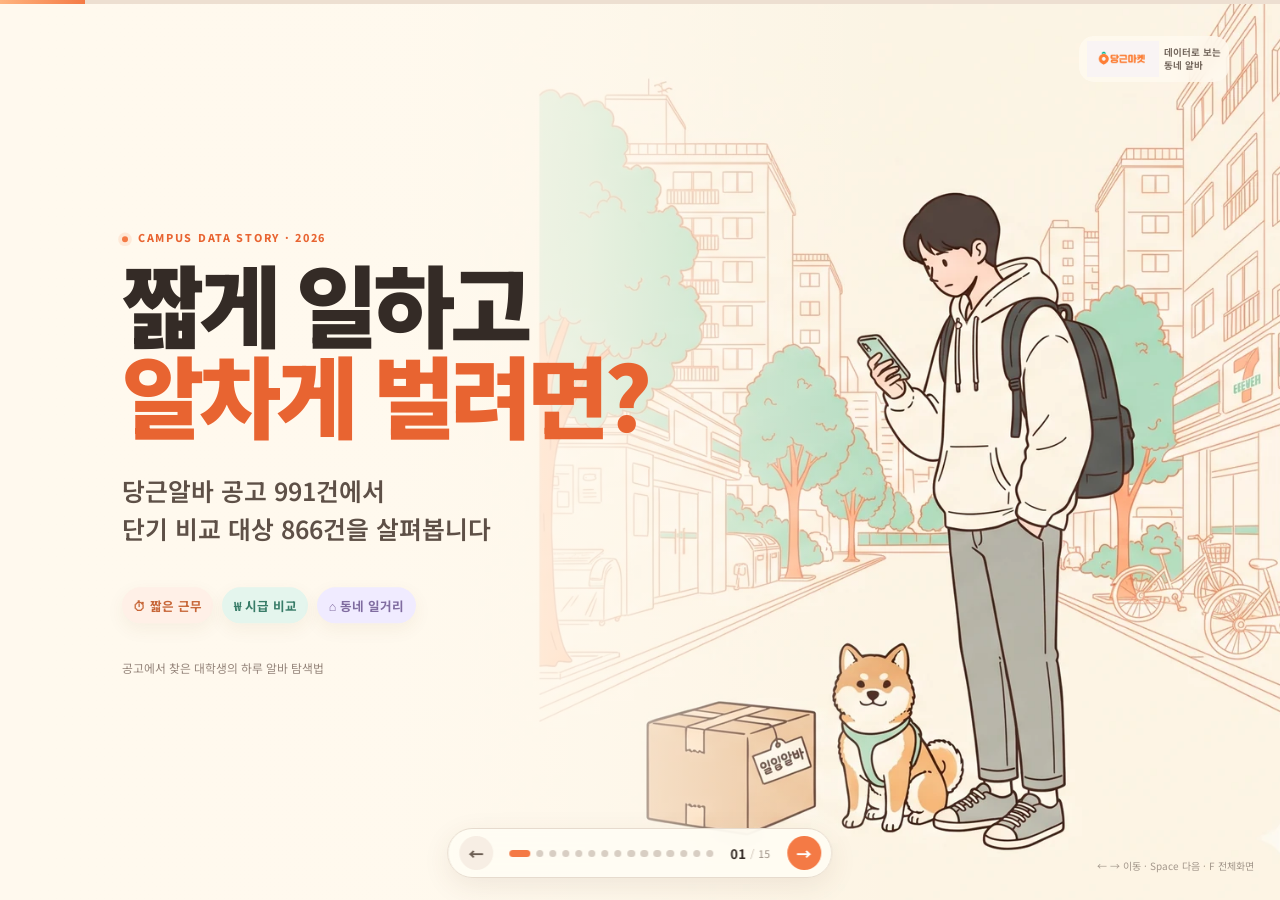
==== commit 2fb7c310: "Improve slide readability and visuals" ====
--- a/index.html
+++ b/index.html
@@ -19,7 +19,7 @@
       <div class="cover-copy">
         <p class="eyebrow"><span class="eyebrow-dot"></span> CAMPUS DATA STORY · 2026</p>
         <h1>짧게 일하고<br><em>알차게 벌려면?</em></h1>
-        <p class="cover-sub">당근알바 검색어 공고 991건으로 본<br>유형별 시세와 2026 최저시급 비교</p>
+        <p class="cover-sub">당근알바 공고 991건에서<br>단기 비교 대상 866건을 살펴봅니다</p>
         <div class="cover-chips"><span>⏱ 짧은 근무</span><span>₩ 시급 비교</span><span>⌂ 동네 일거리</span></div>
         <p class="cover-foot">공고에서 찾은 대학생의 하루 알바 탐색법</p>
       </div>
@@ -34,7 +34,7 @@
           <p class="lede">높은 시급, 짧은 근무, 실제로 구할 수 있는 공고 수를 함께 살펴봅니다.</p>
         </header>
         <div class="research-grid">
-          <div class="big-stat reveal"><span class="stat-number" data-count="991">991</span><span class="stat-label">URL 기준 고유 공고</span><small>전체 조사 표본</small><i class="stat-sun">✳</i></div>
+          <div class="big-stat reveal"><span class="stat-number" data-count="991">991</span><span class="stat-label">URL 기준 고유 공고</span><small>전체 수집 991 · 단기 분석 866</small><i class="stat-sun">✳</i></div>
           <div class="research-facts reveal delay-1">
             <div class="research-fact"><span class="fact-icon mint">⌕</span><p><b>17개 검색어</b><small>청소·동행·반려동물·심부름·웨이팅 등</small></p></div>
             <div class="research-fact"><span class="fact-icon peach">▦</span><p><b>2026.05.07–10.02</b><small>약 5개월간 수집한 게시 시점</small></p></div>
@@ -42,7 +42,7 @@
           </div>
           <aside class="research-question reveal delay-2"><span class="question-mark">?</span><small>오늘의 질문</small><strong>시급이 높은 일과<br>나에게 효율적인 일은<br><em>같을까?</em></strong><div class="question-mini">보수 ÷ 총 투입시간<br><span>근무 · 이동 · 준비</span></div></aside>
         </div>
-        <p class="footnote reveal">※ 단기 일거리를 찾는 검색어로 수집한 공고 표본입니다. 월급·연봉 공고도 검색 결과에 포함되어 있으며, 당근 전체 알바 시장의 전수조사는 아닙니다.</p>
+        <p class="footnote reveal">※ 수집 공고 991건 중 월급 122건·연봉 3건은 단기 일자리 분석에서 제외했습니다. 검색 결과 표본이며 당근 전체 알바 시장의 전수조사는 아닙니다.</p>
       </div>
     </section>
 
@@ -50,23 +50,23 @@
       <div class="slide-inner method-slide">
         <header class="slide-heading reveal">
           <p class="eyebrow">02 / HOW WE COMPARE</p>
-          <h2>같은 단위끼리 비교하려고<br><em>991건에서 좁혀 갔어요</em></h2>
-          <p class="lede">급여와 시간이 서로 달라, 비교 가능한 공고를 단계별로 추렸습니다.</p>
+          <h2>단기 알바만 보려고<br><em>월급·연봉 125건은 뺐어요</em></h2>
+          <p class="lede">수집 991건에서 단기 공고 866건을 정하고, 보수와 시간을 비교할 수 있는 표본을 더 추렸습니다.</p>
         </header>
         <div class="method-layout">
           <div class="funnel compact-funnel">
-            <div class="funnel-row reveal"><span class="funnel-step">A</span><div class="funnel-label"><strong>수집 공고</strong><small>URL 중복 제거</small></div><div class="funnel-track"><i style="--w:100%"></i></div><b>991</b></div>
-            <div class="funnel-row reveal delay-1"><span class="funnel-step">B</span><div class="funnel-label"><strong>시급 비교 가능</strong><small>시급 477 + 환산 일급 52</small></div><div class="funnel-track"><i style="--w:53.4%"></i></div><b>529</b></div>
-            <div class="funnel-row reveal delay-2"><span class="funnel-step">C</span><div class="funnel-label"><strong>근무시간 확인</strong><small>시작·종료 시각으로 계산</small></div><div class="funnel-track"><i style="--w:38%"></i></div><b>376</b></div>
-            <div class="funnel-row highlight reveal delay-3"><span class="funnel-step">D</span><div class="funnel-label"><strong>4시간 이하</strong><small>짧은 근무 비교 그룹</small></div><div class="funnel-track"><i style="--w:17.3%"></i></div><b>171</b></div>
+            <div class="funnel-row reveal"><span class="funnel-step">A</span><div class="funnel-label"><strong>전체 수집 공고</strong><small>URL 중복 제거</small></div><div class="funnel-track"><i style="--w:100%"></i></div><b>991</b></div>
+            <div class="funnel-row reveal delay-1"><span class="funnel-step">B</span><div class="funnel-label"><strong>단기 분석 대상</strong><small>시급 477 + 건별 332 + 일급 57</small></div><div class="funnel-track"><i style="--w:87.4%"></i></div><b>866</b></div>
+            <div class="funnel-row reveal delay-2"><span class="funnel-step">C</span><div class="funnel-label"><strong>시급 비교 가능</strong><small>시급 477 + 시간 확인 일급 52</small></div><div class="funnel-track"><i style="--w:53.4%"></i></div><b>529</b></div>
+            <div class="funnel-row highlight reveal delay-3"><span class="funnel-step">D</span><div class="funnel-label"><strong>4시간 이하</strong><small>시간 확인 376건 중 짧은 근무</small></div><div class="funnel-track"><i style="--w:17.3%"></i></div><b>171</b></div>
           </div>
           <div class="limits-grid reveal delay-1">
-            <article><b>급여 단위</b><p>건별 332건은 작업시간이 없어 시급 환산에서 제외. 월급·연봉도 단기 시급과 분리했어요.</p></article>
-            <article><b>시간 정보</b><p>일급은 공고에 적힌 시간으로 나눴어요. 휴게시간·이동·준비시간은 알 수 없습니다.</p></article>
-            <article><b>표본 해석</b><p>검색어끼리 공고가 겹치고, ‘당일급구’는 업무 유형이 아닌 검색어예요. ‘쉽다’도 데이터에 기록되지 않았어요.</p></article>
-          </div>
-        </div>
-        <div class="method-bottom reveal delay-2"><span>대표값</span><b>평균 + 중앙값</b><i>·</i><span>짧은 근무</span><b>명시 시간 ≤ 4시간</b><i>·</i><span>기준</span><b>2026 최저시급 10,320원</b></div>
+            <article><b>분석 범위</b><p>월급 122건·연봉 3건은 단기 일자리와 기간이 달라 핵심 표본에서 제외했습니다.</p></article>
+            <article><b>시급 환산</b><p>건별 332건은 시간 정보가 없어 분리했습니다. 일급 57건 중 52건만 시간당 금액을 계산했습니다.</p></article>
+            <article><b>자료의 한계</b><p>휴게·이동·준비시간과 업무 난이도는 알 수 없습니다. 검색어 공고가 겹치고 ‘쉽다’는 기록도 없습니다.</p></article>
+          </div>
+        </div>
+        <div class="method-bottom reveal delay-2"><span>대표값</span><b>평균 + 중앙값</b><i>·</i><span>짧은 근무</span><b>376건 중 ≤ 4시간 171건</b><i>·</i><span>기준</span><b>2026 최저시급 10,320원</b></div>
         <p class="footnote">※ 공고에 적힌 제안 금액을 비교한 기술통계입니다. 실제 계약·지급액이나 최저임금법 위반 여부를 판정하지 않습니다.</p>
       </div>
     </section>
@@ -75,19 +75,17 @@
       <div class="slide-inner">
         <header class="slide-heading reveal">
           <p class="eyebrow">03 / PAY UNITS</p>
-          <h2>공고 3개 중 1개는<br><em>시급이 아니라 건별 보수</em></h2>
-          <p class="lede">먼저 급여 단위를 보면, 시간당 비교를 어디까지 할 수 있는지 보입니다.</p>
-        </header>
-        <div class="pay-mix card reveal">
-          <div class="pay-row"><span class="pay-name">시급</span><div class="pay-track"><i style="--w:100%"></i></div><b>477건</b><small>48.1%</small></div>
-          <div class="pay-row"><span class="pay-name">건별</span><div class="pay-track"><i class="mint-bar" style="--w:69.6%"></i></div><b>332건</b><small>33.5%</small></div>
-          <div class="pay-row"><span class="pay-name">월급</span><div class="pay-track"><i class="purple-bar" style="--w:25.6%"></i></div><b>122건</b><small>12.3%</small></div>
-          <div class="pay-row"><span class="pay-name">일급</span><div class="pay-track"><i class="peach-bar" style="--w:11.9%"></i></div><b>57건</b><small>5.8%</small></div>
-          <div class="pay-row"><span class="pay-name">연봉</span><div class="pay-track"><i class="lav-bar" style="--w:1.5%"></i></div><b>3건</b><small>0.3%</small></div>
-          <div class="pay-total"><strong>991</strong><span>공고</span><i>시급·건별만 합쳐도 <b>81.6%</b></i></div>
-        </div>
-        <div class="pay-insight reveal delay-1"><span>핵심</span><p>건별 보수는 한 건의 총액이에요. <b>작업시간 정보가 없으면 시급과 직접 순위를 매길 수 없습니다.</b></p></div>
-        <p class="footnote">※ 991개 고유 URL의 급여 형태를 한 번씩 분류했습니다. 키워드별 검색 그룹은 서로 겹칠 수 있습니다.</p>
+          <h2>단기 공고 866건 중<br><em>38%는 건별 보수</em></h2>
+          <p class="lede">월급·연봉을 제외하고 보니, 시급·건별·일급 세 가지 단기 보수 형태로 나뉩니다.</p>
+        </header>
+        <div class="pay-mix core-pay-mix card reveal">
+          <div class="pay-row"><span class="pay-name">시급</span><div class="pay-track"><i style="--w:100%"></i></div><b>477건</b><small>55.1%</small></div>
+          <div class="pay-row"><span class="pay-name">건별</span><div class="pay-track"><i class="mint-bar" style="--w:69.6%"></i></div><b>332건</b><small>38.3%</small></div>
+          <div class="pay-row"><span class="pay-name">일급</span><div class="pay-track"><i class="peach-bar" style="--w:11.9%"></i></div><b>57건</b><small>6.6%</small></div>
+          <div class="pay-total"><strong>866</strong><span>단기 공고</span><i>단기 분석에서 제외<br><b>월급 122 · 연봉 3</b></i></div>
+        </div>
+        <div class="pay-insight reveal delay-1"><span>핵심</span><p>단기 표본 10건 중 약 4건은 건별 보수예요. <b>작업시간을 몰라 시급과 직접 순위를 매길 수 없습니다.</b></p></div>
+        <p class="footnote">※ 991건을 수집했고, 그중 단기 보수 공고 866건(시급·건별·일급)으로 핵심 분석을 진행했습니다. 검색어별 공고는 서로 겹칠 수 있습니다.</p>
       </div>
     </section>
 
@@ -257,10 +255,10 @@
             <div class="urgency-row"><div><b>급구 표현 없음</b><small>n=481</small></div><div class="urgency-track"><i class="mint-bar" style="--w:100%"></i></div><strong>16,155원</strong></div>
             <div class="urgency-medians"><span>중앙값</span><b>급구 12,192원</b><i>vs</i><b>그 외 15,000원</b></div>
           </div>
-          <aside class="urgency-stat reveal delay-1"><span class="urgent-burst">!</span><strong>65<span>건</span></strong><b>991건 중 6.6%</b><p>제목에서 급구·오늘·당일·지금 표현을 찾았어요.</p><div class="urgent-search">검색어 ‘당일급구’로 모인 116건과는 다른 기준</div></aside>
+          <aside class="urgency-stat reveal delay-1"><span class="urgent-burst">!</span><strong>59<span>건</span></strong><b>단기 표본 866건 중 6.8%</b><p>제목에서 급구·오늘·당일·지금 표현을 찾았어요.</p><div class="urgent-search">검색어 ‘당일급구’와는 다른 기준</div></aside>
         </div>
         <div class="urgency-note reveal delay-2"><span>읽는 법</span><p>이 표본에서는 급구 표현 공고의 시급이 더 높지 않았습니다. <b>업무 종류·시간대 차이를 통제하지 않은 비교라 원인을 뜻하진 않아요.</b></p></div>
-        <p class="footnote">※ 급구 표현 65건 중 시급 비교 가능 48건, 그 외 926건 중 481건을 비교했습니다. ‘급할수록 싸다’는 전체 시장의 법칙이 아니라 이 표본의 관찰 결과입니다.</p>
+        <p class="footnote">※ 단기 표본의 급구 표현 59건 중 시급 비교 가능 48건, 그 외 807건 중 481건을 비교했습니다. 업무 종류·시간대를 통제하지 않은 표본 내 관찰입니다.</p>
       </div>
     </section>
 
@@ -273,13 +271,14 @@
         </header>
         <div class="queue-layout">
           <article class="queue-card dataset-queue reveal">
-            <div class="queue-card-top"><span>우리 CSV · 2026.05–10</span><b>검색어 매칭 7건</b></div>
-            <div class="queue-number">7<small>건</small></div>
+            <div class="queue-card-top"><span>우리 단기 표본 · 2026.05–10</span><b>검색어 매칭 6건</b></div>
+            <div class="queue-number">6<small>건</small></div>
             <div class="queue-stat-row"><span>시급 비교 가능</span><b>4건 · 중앙 12,000원</b></div>
             <div class="queue-stat-row"><span>건별 보수</span><b>2건 · 중앙 15,000원</b></div>
-            <p>검색어 결과에는 일반 매장 알바도 섞여 있어 실제 줄서기 공고는 7건보다 적을 수 있어요.</p>
+            <p>월급·연봉을 제외한 단기 표본입니다. 검색어 결과에는 일반 매장 알바도 섞여 실제 줄서기는 6건보다 적을 수 있어요.</p>
           </article>
           <article class="queue-card news-queue reveal delay-1">
+            <img class="queue-photo" src="assets/queue-assistance.webp" alt="서울의 디저트 팝업 앞에서 줄서기 대행 업무를 하는 성인과 대기 줄">
             <div class="queue-card-top"><span>최근 보도 사례 · 2026.01</span><b>한 건의 구인 글</b></div>
             <div class="news-amount">30,000<small>원 · 총액 제안</small></div>
             <div class="applicant-dots"><strong>30명</strong><span>지원</span><i>● ● ● ● ● ● ● ● ● ●</i></div>
@@ -288,7 +287,7 @@
           </article>
         </div>
         <div class="queue-trend reveal delay-2"><span>한정판 매장</span><i>→</i><span>인기 굿즈·두쫀쿠</span><i>→</i><span>식당·술집·베이커리</span><b>웨이팅 수요의 확장</b></div>
-        <p class="footnote">※ 30,000원은 특정 날짜·시간대 구인 사례의 총액이며 시간당 시급이나 현재 평균 시세가 아닙니다. CSV의 웨이팅 중앙값도 표본 4·2건으로 시장가를 대표하지 않습니다.</p>
+        <p class="footnote">※ 사진은 AI로 재현한 예시이며 실제 매장·보도 사진이 아닙니다. 30,000원은 특정 날짜·시간대 구인 사례의 총액이며 시간당 시급이나 현재 평균 시세가 아닙니다. 웨이팅 중앙값도 시급 n=4·건별 n=2라 시장가를 대표하지 않습니다.</p>
       </div>
     </section>
 
@@ -337,7 +336,7 @@
           <p class="lede">이 데이터로 뽑은 건 ‘정답’이 아니라, 공고를 열어볼 출발점입니다.</p>
         </header>
         <div class="shortlist-grid">
-          <article class="shortlist-card reveal"><div class="card-number">01</div><span class="card-emoji">🐾</span><h3>짧은 근무 + 돌봄 관심</h3><p>반려동물 돌봄</p><strong>중앙 15,000원</strong><small>4시간 이하 n=22</small><div class="card-foot">돌봄 경험·동물 특성 확인</div></article>
+          <article class="shortlist-card pet-shortlist reveal"><img class="pet-care-photo" src="assets/student-pet-care.webp" alt="동네 공원에서 반려견을 산책시키는 성인 대학생"><span class="pet-image-note">AI 생성 이미지</span><div class="card-number">01</div><span class="card-emoji">🐾</span><h3>짧은 근무 + 돌봄 관심</h3><p>반려동물 돌봄</p><strong>중앙 15,000원</strong><small>4시간 이하 n=22</small><div class="card-foot">돌봄 경험·동물 특성 확인</div></article>
           <article class="shortlist-card featured reveal delay-1"><div class="card-number">02</div><span class="card-emoji">🗣️</span><h3>대화·동행 업무 선호</h3><p>동행 키워드</p><strong>중앙 14,000원</strong><small>4시간 이하 n=27</small><div class="card-foot">장소·이동·업무 범위 확인</div></article>
           <article class="shortlist-card reveal delay-2"><div class="card-number">03</div><span class="card-emoji">🧰</span><h3>기술 경험을 살리고 싶다면</h3><p>수리 키워드</p><strong>전체 중앙 16,389원</strong><small>시급 표본 n=18</small><div class="card-foot">가능 작업·공구·책임 범위 확인</div></article>
         </div>
--- a/deck.css
+++ b/deck.css
@@ -45,3 +45,30 @@
 .keyword-table-slide .slide-heading{margin-bottom:1.1vh}.keyword-legend{display:flex;align-items:center;gap:1.1em;margin:0 0 .75vh;font-size:.66em;color:#786a5f}.keyword-legend>span{display:flex;align-items:center;gap:.4em;font-weight:800}.keyword-legend>small{margin-left:auto;color:#a19386}.key-orange,.key-mint{display:inline-block;width:.8em;height:.8em;border-radius:50%}.key-orange{background:var(--orange)}.key-mint{background:#72b897}.keyword-columns{display:grid;grid-template-columns:1fr 1fr;gap:1vw;align-items:stretch}.keyword-card{padding:.75em .95em;border:1px solid var(--line);border-radius:18px;background:#fffdf9;box-shadow:var(--shadow);display:flex;flex-direction:column;gap:.12em}.keyword-head,.keyword-row{display:grid;grid-template-columns:1.35fr .48fr .88fr .88fr;align-items:center;gap:.35em}.keyword-head{padding:0 .45em .45em;border-bottom:1px solid #e8ddd1;color:#938478;font-size:.62em;font-weight:800}.keyword-head span:not(:first-child){text-align:right}.keyword-row{min-height:3.5vh;padding:.28em .45em;border-bottom:1px solid #f3ede6;font-size:.67em;font-variant-numeric:tabular-nums}.keyword-row:last-child{border-bottom:0}.keyword-row>b{font-size:.96em;white-space:nowrap}.keyword-row>small{text-align:right;color:#9e8e81;font-size:.83em}.keyword-row>strong{text-align:right;font-size:.91em;white-space:nowrap}.keyword-row>strong:first-of-type{color:var(--orange-deep)}.keyword-row>strong:last-of-type{color:#47896d}.keyword-row.low-n{background:#fff8df;border-radius:8px}.keyword-table-slide .footnote{font-size:.64em;margin-top:.8vh}
 @media(max-width:900px){.research-grid{grid-template-columns:.75fr 1.15fr .9fr}.compact-funnel .funnel-row{grid-template-columns:2.2em 10em 1fr 2.8em;gap:.5em}.method-layout{grid-template-columns:1fr 1fr}.type-card{padding:.8em}.queue-card{padding:1em}.pay-total{min-width:7.5em}.urgency-layout{grid-template-columns:1.4fr .7fr}}
 @media(max-width:650px){.research-grid{grid-template-columns:.8fr 1.2fr;gap:.7em}.research-grid .big-stat{min-height:22vh;padding:.9em}.research-grid .stat-number{font-size:3.5rem}.research-facts{grid-column:1/-1;grid-row:2;display:grid;grid-template-columns:repeat(3,1fr);gap:.4em}.research-fact{padding:.55em .45em;gap:.35em;align-items:flex-start;flex-direction:column}.fact-icon{width:1.8em;height:1.8em;font-size:.9em}.research-fact b{font-size:.68em}.research-fact small{font-size:.55em}.research-question{padding:.8em;min-height:22vh}.research-question>strong{font-size:1em}.question-mini{font-size:.58em;padding:.5em}.question-mark{font-size:5em}.research-question>small{font-size:.58em}.method-layout{display:flex;flex-direction:column;gap:.7em}.compact-funnel{gap:.8vh}.compact-funnel .funnel-row{grid-template-columns:1.7em 8em 1fr 2.4em;gap:.4em}.compact-funnel .funnel-step{width:1.65em;height:1.65em;font-size:.72em}.compact-funnel .funnel-label strong{font-size:.66em}.compact-funnel .funnel-label small{font-size:.5em}.compact-funnel .funnel-row>b{font-size:.9em}.compact-funnel .funnel-track{height:.85em}.limits-grid{display:grid;grid-template-columns:repeat(3,1fr);gap:.4em}.limits-grid article{padding:.55em}.limits-grid article>b{font-size:.58em}.limits-grid article>p{font-size:.5em}.method-bottom{flex-wrap:wrap;justify-content:center;gap:.35em;padding:.6em;font-size:.55em}.method-bottom b{font-size:.9em}.pay-mix{padding:.8em;grid-template-columns:1fr auto;gap:.2em .6em}.pay-row{grid-template-columns:4.2em 1fr 3.5em 2.5em;gap:.4em;min-height:4.2vh}.pay-name,.pay-row>b{font-size:.64em}.pay-row>small{font-size:.56em}.pay-track{height:.68em}.pay-total{min-width:4.8em;padding:.55em;border-radius:14px}.pay-total strong{font-size:2em}.pay-total>span,.pay-total>i{font-size:.54em}.pay-total>i{margin-top:.7em;padding-top:.55em}.pay-insight{padding:.6em;gap:.5em}.pay-insight>p{font-size:.59em}.pay-insight>span{font-size:.55em}.type-cards{gap:.5em}.type-card{min-height:17vh;padding:.6em;grid-template-columns:2em 1fr;gap:.25em .45em;border-radius:15px}.type-icon{width:1.8em;height:1.8em;font-size:.85em}.type-card h3{font-size:.7em}.type-card>div:nth-child(2) small{font-size:.5em}.type-stats{gap:.3em;padding:.25em 0}.type-stats p{gap:0}.type-stats p>b,.type-stats small{font-size:.48em}.type-stats strong{font-size:.72em}.type-card footer{padding:.4em;font-size:.48em}.urgency-layout{grid-template-columns:1fr;gap:.6em}.urgency-chart{padding:.8em}.urgency-row{grid-template-columns:6.3em 1fr 4.8em;gap:.4em;margin:1.4vh 0}.urgency-row>div:first-child b{font-size:.65em}.urgency-row>div:first-child small{font-size:.53em}.urgency-row>strong{font-size:.63em}.urgency-track{height:.8em}.urgency-medians{gap:.45em;padding:.55em;font-size:.57em}.urgency-stat{display:grid;grid-template-columns:auto auto 1fr;gap:.2em .5em;padding:.65em;text-align:left}.urgent-burst{position:static;grid-column:1;grid-row:1/3;width:1.6em;height:1.6em}.urgency-stat>strong{font-size:2em;grid-column:2;grid-row:1/3}.urgency-stat>b{font-size:.63em;margin:0;grid-column:3;grid-row:1}.urgency-stat>p{font-size:.53em;grid-column:3;grid-row:2}.urgent-search{grid-column:1/-1;margin:.25em 0 0;padding:.4em;font-size:.5em}.urgency-note{padding:.6em;gap:.5em}.urgency-note>span,.urgency-note p{font-size:.55em}.queue-layout{grid-template-columns:1fr 1fr;gap:.5em}.queue-card{min-height:30vh;padding:.65em;border-radius:15px}.queue-card-top{font-size:.5em;flex-direction:column;align-items:flex-start;gap:.25em}.queue-card-top b{font-size:.9em}.queue-number{font-size:2.5em;margin:.4em 0}.queue-stat-row{font-size:.49em;flex-direction:column;gap:.1em;padding:.4em 0}.queue-card>p{font-size:.51em}.news-amount{font-size:1.85em;margin:.65em 0}.news-amount small{font-size:.32em}.applicant-dots{font-size:.5em;flex-wrap:wrap}.applicant-dots i{font-size:.6em;letter-spacing:.13em}.news-queue>p{margin:.5em 0}.news-queue>a{font-size:.48em}.queue-trend{gap:.25em;padding:.55em .4em;font-size:.49em;flex-wrap:wrap;justify-content:center}.queue-trend>span{padding:.4em .5em}.queue-trend>b{width:100%;text-align:center;margin:.2em 0 0}.queue-slide .slide-heading{margin-bottom:.8vh}.keyword-columns{gap:.45em}.keyword-card{padding:.55em .4em;gap:.08em}.keyword-head,.keyword-row{grid-template-columns:1.18fr .36fr .8fr .8fr;gap:.18em}.keyword-head{font-size:.48em;padding:0 .2em .3em}.keyword-row{font-size:.51em;min-height:3.05vh;padding:.24em .2em}.keyword-row>b{font-size:.91em}.keyword-row>small,.keyword-row>strong{font-size:.8em}.keyword-table-slide .footnote{font-size:.5em;margin-top:.5vh}.research-slide .footnote,.method-slide .footnote,.type-overview-slide .footnote,.queue-slide .footnote,.urgency-slide .footnote{font-size:.53em;margin-top:.65vh}}
+
+
+/* Readability and image-led case slides */
+.core-pay-mix .pay-total{grid-row:1 / span 3}
+.keyword-head{font-size:.74em}
+.keyword-row{font-size:.78em}
+.keyword-row>small{font-size:.9em}
+.keyword-row>strong{font-size:.94em}
+.keyword-table-slide .footnote{font-size:.68em;line-height:1.5}
+.news-queue{isolation:isolate;color:#fff;background:#514337}
+.news-queue .queue-photo{position:absolute;inset:0;width:100%;height:100%;object-fit:cover;z-index:0}
+.news-queue::after{content:"";position:absolute;inset:0;z-index:1;background:linear-gradient(90deg,rgba(34,29,25,.92) 0%,rgba(34,29,25,.76) 54%,rgba(34,29,25,.34) 100%)}
+.news-queue>:not(.queue-photo){position:relative;z-index:2}
+.news-queue .queue-card-top,.news-queue .queue-card-top span{color:rgba(255,255,255,.88)}
+.news-queue .queue-card-top b{color:#fff;background:rgba(255,255,255,.2)}
+.news-queue .news-amount{color:#fff}
+.news-queue .news-amount small,.news-queue .applicant-dots{color:rgba(255,255,255,.82)}
+.news-queue .applicant-dots strong{color:#fff}
+.news-queue .applicant-dots i{color:#ffc69f}
+.news-queue>p{max-width:96%;color:rgba(255,255,255,.9)}
+.news-queue>a{color:#ffd5b8}
+.pet-shortlist{padding-right:39%}
+.pet-care-photo{position:absolute;top:0;right:0;width:43%;height:100%;object-fit:cover;z-index:0}
+.pet-shortlist::before{content:"";position:absolute;top:0;bottom:0;left:43%;right:34%;z-index:1;background:linear-gradient(90deg,#fffdf9 0%,rgba(255,253,249,.88) 36%,rgba(255,253,249,0) 100%)}
+.pet-shortlist>:not(.pet-care-photo){position:relative;z-index:2}
+.pet-image-note{position:absolute!important;right:.75em;bottom:.7em;z-index:3!important;padding:.35em .55em;border-radius:999px;background:rgba(39,35,32,.62);color:#fff;font-size:.52em}
+@media(max-width:650px){.keyword-head{font-size:.59em}.keyword-row{font-size:.65em}.keyword-row>small,.keyword-row>strong{font-size:.88em}.keyword-table-slide .footnote{font-size:.55em}.pet-shortlist{padding-right:37%}.pet-care-photo{width:42%}.pet-shortlist::before{left:40%;right:34%}}
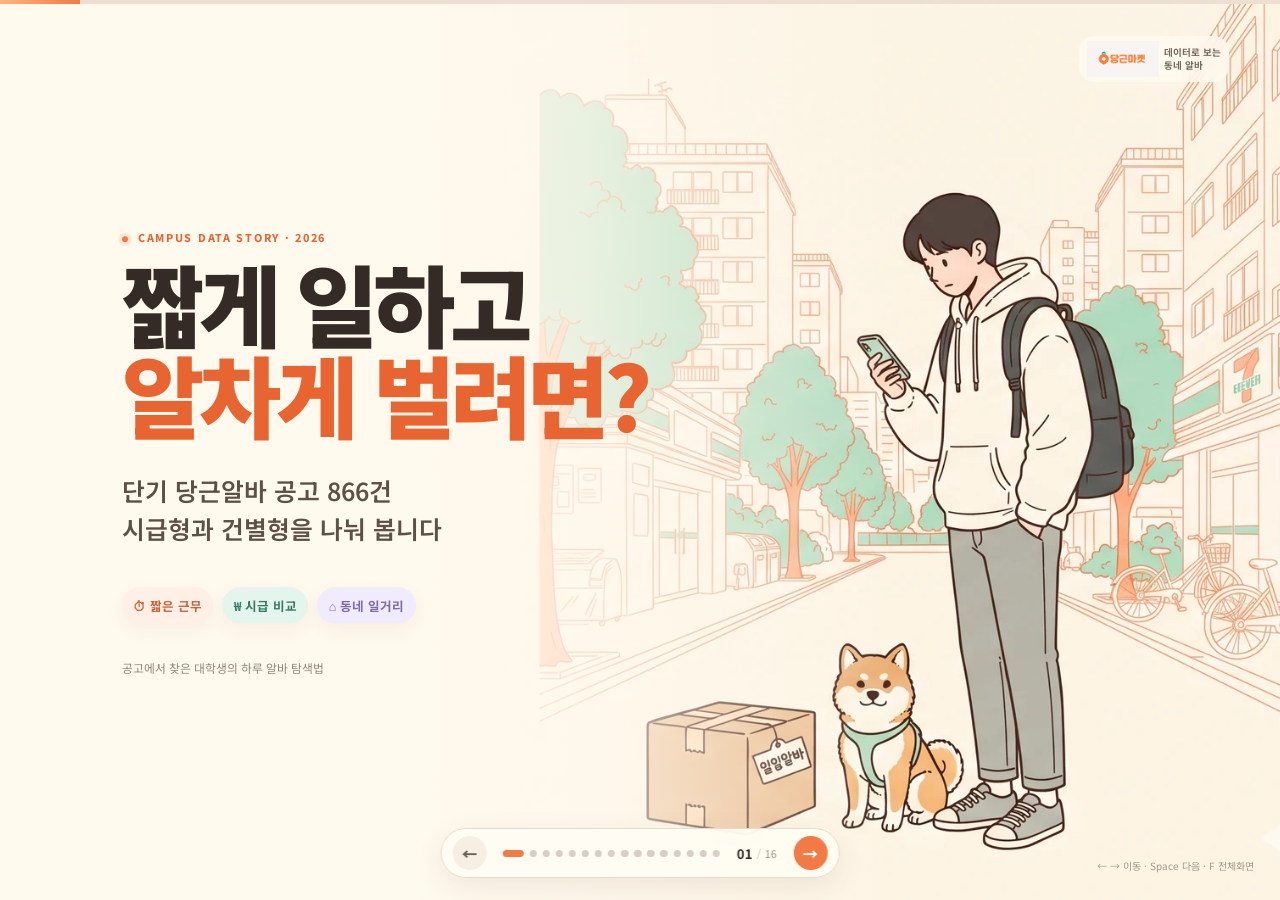
==== commit c6bbe269: "Refine short-term job analysis slides" ====
--- a/index.html
+++ b/index.html
@@ -4,7 +4,7 @@
   <meta charset="utf-8">
   <meta name="viewport" content="width=device-width, initial-scale=1">
   <meta name="theme-color" content="#fff9ee">
-  <meta name="description" content="당근알바 공고 991건으로 알아보는 짧은 일자리 시세와 2026 최저시급 비교">
+  <meta name="description" content="단기 당근알바 공고 866건으로 알아보는 시급·건별 보수와 2026 최저시급 비교">
   <title>짧게 일하고 알차게 벌려면? | 당근알바 데이터 스토리</title>
   <link rel="preconnect" href="https://fonts.googleapis.com">
   <link rel="preconnect" href="https://fonts.gstatic.com" crossorigin>
@@ -19,7 +19,7 @@
       <div class="cover-copy">
         <p class="eyebrow"><span class="eyebrow-dot"></span> CAMPUS DATA STORY · 2026</p>
         <h1>짧게 일하고<br><em>알차게 벌려면?</em></h1>
-        <p class="cover-sub">당근알바 공고 991건에서<br>단기 비교 대상 866건을 살펴봅니다</p>
+        <p class="cover-sub">단기 당근알바 공고 866건<br>시급형과 건별형을 나눠 봅니다</p>
         <div class="cover-chips"><span>⏱ 짧은 근무</span><span>₩ 시급 비교</span><span>⌂ 동네 일거리</span></div>
         <p class="cover-foot">공고에서 찾은 대학생의 하루 알바 탐색법</p>
       </div>
@@ -34,35 +34,53 @@
           <p class="lede">높은 시급, 짧은 근무, 실제로 구할 수 있는 공고 수를 함께 살펴봅니다.</p>
         </header>
         <div class="research-grid">
-          <div class="big-stat reveal"><span class="stat-number" data-count="991">991</span><span class="stat-label">URL 기준 고유 공고</span><small>전체 수집 991 · 단기 분석 866</small><i class="stat-sun">✳</i></div>
+          <div class="big-stat reveal"><span class="stat-number" data-count="866">866</span><span class="stat-label">단기 알바 공고</span><small>시급 477 · 건별 332 · 일급 57</small><i class="stat-sun">✳</i></div>
           <div class="research-facts reveal delay-1">
             <div class="research-fact"><span class="fact-icon mint">⌕</span><p><b>17개 검색어</b><small>청소·동행·반려동물·심부름·웨이팅 등</small></p></div>
             <div class="research-fact"><span class="fact-icon peach">▦</span><p><b>2026.05.07–10.02</b><small>약 5개월간 수집한 게시 시점</small></p></div>
-            <div class="research-fact"><span class="fact-icon lavender">⌂</span><p><b>서울 740 · 부산 251</b><small>지역 검색으로 모은 공고</small></p></div>
+            <div class="research-fact"><span class="fact-icon lavender">⌂</span><p><b>서울 646 · 부산 220</b><small>단기 표본의 지역 분포</small></p></div>
           </div>
           <aside class="research-question reveal delay-2"><span class="question-mark">?</span><small>오늘의 질문</small><strong>시급이 높은 일과<br>나에게 효율적인 일은<br><em>같을까?</em></strong><div class="question-mini">보수 ÷ 총 투입시간<br><span>근무 · 이동 · 준비</span></div></aside>
         </div>
-        <p class="footnote reveal">※ 수집 공고 991건 중 월급 122건·연봉 3건은 단기 일자리 분석에서 제외했습니다. 검색 결과 표본이며 당근 전체 알바 시장의 전수조사는 아닙니다.</p>
+        <p class="footnote reveal">※ 단기 알바 검색 결과 표본입니다. 당근 전체 알바 시장의 전수조사는 아니며, 검색어별 공고가 서로 겹칠 수 있습니다.</p>
+      </div>
+    </section>
+
+    <section class="slide keyword-intro-slide" aria-label="조사에 사용한 17개 검색 키워드">
+      <div class="slide-inner">
+        <header class="slide-heading reveal">
+          <p class="eyebrow">02 / SEARCH MAP</p>
+          <h2>우리는 이런 <em>17개 검색어</em>로<br>동네 알바를 찾았어요</h2>
+          <p class="lede">비슷한 일을 찾는 검색어끼리 묶어, 뒤의 시급·건별 분석에서 비교합니다.</p>
+        </header>
+        <div class="search-keyword-grid">
+          <article class="search-keyword-card reveal"><header><span>01</span><h3>집안일 · 이동</h3><b>7개</b></header><div class="keyword-tags"><span>청소</span><span>이삿짐</span><span>침대</span><span>가구</span><span>운반</span><span>조립</span><span>폐기물</span></div></article>
+          <article class="search-keyword-card reveal delay-1"><header><span>02</span><h3>돌봄 · 동행</h3><b>5개</b></header><div class="keyword-tags"><span>반려동물 돌봄</span><span>고양이</span><span>펫시팅</span><span>시터</span><span>동행</span></div></article>
+          <article class="search-keyword-card reveal delay-2"><header><span>03</span><h3>기술 · 특수 작업</h3><b>2개</b></header><div class="keyword-tags"><span>수리</span><span>벌레</span></div></article>
+          <article class="search-keyword-card reveal delay-1"><header><span>04</span><h3>심부름 · 이색 일</h3><b>2개</b></header><div class="keyword-tags"><span>심부름</span><span>웨이팅</span></div></article>
+          <article class="search-keyword-card search-condition reveal delay-2"><header><span>05</span><h3>급한 구인 조건</h3><b>1개</b></header><div class="keyword-tags"><span>당일급구</span></div><small>직종이 아니라 급하게 구하는 공고를 찾는 키워드</small></article>
+          <aside class="keyword-intro-note reveal delay-3"><strong>읽는 법</strong><span>키워드 묶음은 일거리 탐색용 분류예요.</span><small>한 공고가 여러 검색어에 잡힐 수 있어, 키워드별 건수를 합쳐 전체 공고 수로 보지 않습니다.</small></aside>
+        </div>
       </div>
     </section>
 
     <section class="slide" aria-label="비교 기준과 한계">
       <div class="slide-inner method-slide">
         <header class="slide-heading reveal">
-          <p class="eyebrow">02 / HOW WE COMPARE</p>
-          <h2>단기 알바만 보려고<br><em>월급·연봉 125건은 뺐어요</em></h2>
-          <p class="lede">수집 991건에서 단기 공고 866건을 정하고, 보수와 시간을 비교할 수 있는 표본을 더 추렸습니다.</p>
+          <p class="eyebrow">03 / HOW WE COMPARE</p>
+          <h2>단기 공고 866건을<br><em>보수와 시간으로 나눠 봐요</em></h2>
+          <p class="lede">시급형과 건별형은 따로 비교하고, 시간이 적힌 공고만 시급으로 환산했습니다.</p>
         </header>
         <div class="method-layout">
           <div class="funnel compact-funnel">
-            <div class="funnel-row reveal"><span class="funnel-step">A</span><div class="funnel-label"><strong>전체 수집 공고</strong><small>URL 중복 제거</small></div><div class="funnel-track"><i style="--w:100%"></i></div><b>991</b></div>
-            <div class="funnel-row reveal delay-1"><span class="funnel-step">B</span><div class="funnel-label"><strong>단기 분석 대상</strong><small>시급 477 + 건별 332 + 일급 57</small></div><div class="funnel-track"><i style="--w:87.4%"></i></div><b>866</b></div>
-            <div class="funnel-row reveal delay-2"><span class="funnel-step">C</span><div class="funnel-label"><strong>시급 비교 가능</strong><small>시급 477 + 시간 확인 일급 52</small></div><div class="funnel-track"><i style="--w:53.4%"></i></div><b>529</b></div>
-            <div class="funnel-row highlight reveal delay-3"><span class="funnel-step">D</span><div class="funnel-label"><strong>4시간 이하</strong><small>시간 확인 376건 중 짧은 근무</small></div><div class="funnel-track"><i style="--w:17.3%"></i></div><b>171</b></div>
+            <div class="funnel-row reveal"><span class="funnel-step">A</span><div class="funnel-label"><strong>단기 분석 표본</strong><small>시급 477 + 건별 332 + 일급 57</small></div><div class="funnel-track"><i style="--w:100%"></i></div><b>866</b></div>
+            <div class="funnel-row reveal delay-1"><span class="funnel-step">B</span><div class="funnel-label"><strong>시간당 비교 가능</strong><small>시급 477 + 시간 확인 일급 52</small></div><div class="funnel-track"><i style="--w:61.1%"></i></div><b>529</b></div>
+            <div class="funnel-row reveal delay-2"><span class="funnel-step">C</span><div class="funnel-label"><strong>근무시간 계산 가능</strong><small>시작·종료 시각이 확인된 공고</small></div><div class="funnel-track"><i style="--w:43.4%"></i></div><b>376</b></div>
+            <div class="funnel-row highlight reveal delay-3"><span class="funnel-step">D</span><div class="funnel-label"><strong>4시간 이하</strong><small>시간 확인 공고 중 짧은 근무</small></div><div class="funnel-track"><i style="--w:19.7%"></i></div><b>171</b></div>
           </div>
           <div class="limits-grid reveal delay-1">
-            <article><b>분석 범위</b><p>월급 122건·연봉 3건은 단기 일자리와 기간이 달라 핵심 표본에서 제외했습니다.</p></article>
-            <article><b>시급 환산</b><p>건별 332건은 시간 정보가 없어 분리했습니다. 일급 57건 중 52건만 시간당 금액을 계산했습니다.</p></article>
+            <article><b>급여 단위 분리</b><p>시급형과 건별형은 직접 비교하지 않습니다. 건별 332건은 작업시간을 알 수 없습니다.</p></article>
+            <article><b>일급 환산</b><p>일급 57건 중 시작·종료 시각이 확인된 52건만 시간당 금액을 계산했습니다.</p></article>
             <article><b>자료의 한계</b><p>휴게·이동·준비시간과 업무 난이도는 알 수 없습니다. 검색어 공고가 겹치고 ‘쉽다’는 기록도 없습니다.</p></article>
           </div>
         </div>
@@ -74,25 +92,25 @@
     <section class="slide" aria-label="공고의 급여 형태">
       <div class="slide-inner">
         <header class="slide-heading reveal">
-          <p class="eyebrow">03 / PAY UNITS</p>
-          <h2>단기 공고 866건 중<br><em>38%는 건별 보수</em></h2>
-          <p class="lede">월급·연봉을 제외하고 보니, 시급·건별·일급 세 가지 단기 보수 형태로 나뉩니다.</p>
+          <p class="eyebrow">04 / PAY UNITS</p>
+          <h2>시급형과 건별형은<br><em>따로 비교해야 해요</em></h2>
+          <p class="lede">단기 공고 866건 중 시급 477건, 건별 332건입니다. 일급 공고는 별도 환산 기준을 적용합니다.</p>
         </header>
         <div class="pay-mix core-pay-mix card reveal">
           <div class="pay-row"><span class="pay-name">시급</span><div class="pay-track"><i style="--w:100%"></i></div><b>477건</b><small>55.1%</small></div>
           <div class="pay-row"><span class="pay-name">건별</span><div class="pay-track"><i class="mint-bar" style="--w:69.6%"></i></div><b>332건</b><small>38.3%</small></div>
           <div class="pay-row"><span class="pay-name">일급</span><div class="pay-track"><i class="peach-bar" style="--w:11.9%"></i></div><b>57건</b><small>6.6%</small></div>
-          <div class="pay-total"><strong>866</strong><span>단기 공고</span><i>단기 분석에서 제외<br><b>월급 122 · 연봉 3</b></i></div>
+          <div class="pay-total"><strong>809</strong><span>시급형 + 건별형</span><i>일급 57건은 별도<br><b>52건만 시급 환산</b></i></div>
         </div>
         <div class="pay-insight reveal delay-1"><span>핵심</span><p>단기 표본 10건 중 약 4건은 건별 보수예요. <b>작업시간을 몰라 시급과 직접 순위를 매길 수 없습니다.</b></p></div>
-        <p class="footnote">※ 991건을 수집했고, 그중 단기 보수 공고 866건(시급·건별·일급)으로 핵심 분석을 진행했습니다. 검색어별 공고는 서로 겹칠 수 있습니다.</p>
+        <p class="footnote">※ 비중은 단기 공고 866건 기준입니다. 시급은 시간당 제안, 건별은 작업 1건의 총액이라 두 금액을 같은 기준으로 순위 매기지 않았습니다.</p>
       </div>
     </section>
 
     <section class="slide type-overview-slide" aria-label="검색어별 일거리 유형과 보수">
       <div class="slide-inner">
         <header class="slide-heading reveal">
-          <p class="eyebrow">04 / WHAT KIND OF WORK?</p>
+          <p class="eyebrow">05 / WHAT KIND OF WORK?</p>
           <h2>동네 알바는 크게<br><em>집안일·돌봄·기술·심부름</em></h2>
           <p class="lede">검색어를 일거리 묶음으로 읽고, 대표 키워드의 시급 중앙값과 건당 금액을 비교했습니다.</p>
         </header>
@@ -109,7 +127,7 @@
     <section class="slide" aria-label="전체 시급과 최저시급">
       <div class="slide-inner">
         <header class="slide-heading reveal">
-          <p class="eyebrow">05 / WAGE CHECK</p>
+          <p class="eyebrow">06 / WAGE CHECK</p>
           <h2>비교 가능한 공고의<br><em>시급 중앙값은 14,000원</em></h2>
           <p class="lede">평균보다 중앙값을 먼저 볼게요. 몇 개의 높은 금액이 전체 인상을 끌어올릴 수 있기 때문입니다.</p>
         </header>
@@ -142,7 +160,7 @@
     <section class="slide" aria-label="4시간 이하 공고">
       <div class="slide-inner short-shift-slide">
         <div class="short-title reveal">
-          <p class="eyebrow">06 / SHORT SHIFT</p>
+          <p class="eyebrow">07 / SHORT SHIFT</p>
           <h2>4시간 이하 공고도<br><em>중앙값 15,000원</em></h2>
           <p class="lede">짧은 근무시간이 명시된 171건을 따로 봤습니다.</p>
         </div>
@@ -165,7 +183,7 @@
     <section class="slide" aria-label="짧은 근무 유형 비교">
       <div class="slide-inner">
         <header class="slide-heading reveal">
-          <p class="eyebrow">07 / SHORT-SHIFT TYPES</p>
+          <p class="eyebrow">08 / SHORT-SHIFT TYPES</p>
           <h2>짧은 근무 그룹은<br><em>반려동물·침대·시터</em>가 눈에 띄어요</h2>
           <p class="lede">4시간 이하 공고 중 표본 10건 이상인 검색 키워드의 시급 환산 중앙값입니다.</p>
         </header>
@@ -189,29 +207,17 @@
     <section class="slide" aria-label="고시급 표본 수 비교">
       <div class="slide-inner">
         <header class="slide-heading reveal">
-          <p class="eyebrow">08 / LOOK BEYOND THE AVERAGE</p>
+          <p class="eyebrow">09 / LOOK BEYOND THE AVERAGE</p>
           <h2>눈에 띄는 고시급,<br><em>표본 수까지 같이 보기</em></h2>
           <p class="lede">건당이 아닌 시급 환산 공고에서도 키워드별 표본 크기는 크게 달랐습니다.</p>
         </header>
-        <div class="outlier-layout">
-          <div class="outlier-chart card reveal">
-            <div class="chart-topline"><span>키워드별 시급 중앙값</span><span>막대 끝 n = 시급 표본 수</span></div>
-            <div class="bars compact">
-              <div class="bar-row"><span class="bar-name">펫시팅</span><div class="bar-track"><i class="purple-bar" style="--w:100%"></i></div><b>28,000원</b><small>n=7</small></div>
-              <div class="bar-row"><span class="bar-name">수리</span><div class="bar-track"><i class="orange-bar" style="--w:58.5%"></i></div><b>16,389원</b><small>n=18</small></div>
-              <div class="bar-row"><span class="bar-name">고양이</span><div class="bar-track"><i class="mint-bar" style="--w:57.1%"></i></div><b>16,000원</b><small>n=28</small></div>
-              <div class="bar-row"><span class="bar-name">반려동물 돌봄</span><div class="bar-track"><i class="mint-bar" style="--w:53.6%"></i></div><b>15,000원</b><small>n=58</small></div>
-            </div>
-            <div class="chart-axis"><span>0원</span><span>10,000원</span><span>20,000원</span><span>30,000원</span></div>
-          </div>
-          <aside class="outlier-callout reveal delay-1">
-            <span class="bubble-label">표본이 작으면</span>
-            <strong>중앙값이<br>더 크게 흔들려요</strong>
-            <div class="n-bubble">n=7</div>
-            <p>펫시팅은 중앙값이 높지만 시급 표본이 7건뿐입니다. 안정적인 추천 순위로 단정하기 어려워요.</p>
-          </aside>
-        </div>
-        <div class="mean-note reveal delay-2"><span>평균의 함정</span> 수리 평균은 25,742원, 중앙값은 16,389원 — 일부 높은 공고가 평균에 영향을 줄 수 있습니다.</div>
+        <div class="rate-snapshot-grid">
+          <article class="rate-snapshot pet-rate reveal"><span>펫시팅</span><strong>28,000원</strong><small>중앙 시급 · n=7</small><p>높은 값이지만 표본이 작아 참고용으로 봐요.</p></article>
+          <article class="rate-snapshot repair-rate reveal delay-1"><span>수리</span><strong>16,389원</strong><small>중앙 시급 · n=18</small><p>평균 25,742원보다 중앙값이 안정적이에요.</p></article>
+          <article class="rate-snapshot reveal delay-2"><span>고양이 돌봄</span><strong>16,000원</strong><small>중앙 시급 · n=28</small><p>돌봄 경험과 방문 조건을 함께 확인하세요.</p></article>
+          <article class="rate-snapshot reveal delay-3"><span>반려동물 돌봄</span><strong>15,000원</strong><small>중앙 시급 · n=58</small><p>4시간 이하 표본도 22건으로 비교적 많아요.</p></article>
+        </div>
+        <div class="mean-note reveal delay-2"><span>표본을 같이 보기</span> 펫시팅은 중앙값이 가장 높지만 n=7입니다. 높은 숫자만 보고 안정적인 시세라고 단정하지 않아요.</div>
         <p class="footnote">※ 펫시팅 키워드의 전체 시급 표본 n=7이며, 4시간 이하 분석과는 다른 비교 집단입니다.</p>
       </div>
     </section>
@@ -219,41 +225,34 @@
     <section class="slide" aria-label="건당 보수 비교">
       <div class="slide-inner">
         <header class="slide-heading reveal">
-          <p class="eyebrow">09 / PER TASK</p>
+          <p class="eyebrow">10 / PER TASK</p>
           <h2>건당 보수는 <em>총액 비교</em>까지만</h2>
           <p class="lede">시간이 적혀 있지 않은 공고는 시급으로 바꾸지 않고, 약속된 작업 1건의 금액으로만 봅니다.</p>
         </header>
-        <div class="task-layout">
-          <div class="task-total reveal"><span class="task-orbit">₩</span><small>건당 보수 공고 332건</small><strong>40,000<span>원</span></strong><em>중앙값</em><div class="task-divider"></div><p>평균보수와 중앙값의<br>차이를 함께 참고</p></div>
-          <div class="task-chart card reveal delay-1">
-            <div class="chart-topline"><span>키워드별 건당 보수 중앙값</span><span>단위: 원 / n: 공고 수</span></div>
-            <div class="bars">
-              <div class="bar-row"><span class="bar-name">청소</span><div class="bar-track"><i style="--w:100%"></i></div><b>50,000</b><small>n=25</small></div>
-              <div class="bar-row"><span class="bar-name">가구</span><div class="bar-track"><i class="mint-bar" style="--w:90%"></i></div><b>45,000</b><small>n=39</small></div>
-              <div class="bar-row"><span class="bar-name">수리</span><div class="bar-track"><i class="mint-bar" style="--w:80%"></i></div><b>40,000</b><small>n=58</small></div>
-              <div class="bar-row"><span class="bar-name">침대</span><div class="bar-track"><i class="mint-bar" style="--w:80%"></i></div><b>40,000</b><small>n=43</small></div>
-              <div class="bar-row"><span class="bar-name">이삿짐</span><div class="bar-track"><i class="peach-bar" style="--w:60%"></i></div><b>30,000</b><small>n=45</small></div>
-            </div>
-            <div class="chart-axis"><span>0원</span><span>10,000원</span><span>20,000원</span><span>30,000원</span><span>40,000원</span><span>50,000원</span></div>
-          </div>
-        </div>
-        <div class="warning-banner reveal delay-2"><span>≠</span><p><b>건당 50,000원 ≠ 시급 50,000원</b><small>작업 시간 · 이동 · 준비 · 추가 비용 정보가 없어 시간당 수입은 계산할 수 없습니다.</small></p></div>
+        <div class="task-summary card reveal"><div><small>건별 공고 전체 n=332</small><strong>40,000원</strong><span>작업 1건당 중앙값</span></div><p>키워드별 건별 중앙값</p></div>
+        <div class="task-value-grid">
+          <article class="task-value reveal"><span>청소</span><strong>50,000원</strong><small>n=25</small></article>
+          <article class="task-value reveal delay-1"><span>가구</span><strong>45,000원</strong><small>n=39</small></article>
+          <article class="task-value reveal delay-2"><span>수리</span><strong>40,000원</strong><small>n=58</small></article>
+          <article class="task-value reveal delay-1"><span>침대</span><strong>40,000원</strong><small>n=43</small></article>
+          <article class="task-value reveal delay-2"><span>이삿짐</span><strong>30,000원</strong><small>n=45</small></article>
+        </div>
+        <div class="warning-banner reveal delay-3"><span>≠</span><p><b>건당 50,000원 ≠ 시급 50,000원</b><small>작업 시간 · 이동 · 준비 · 추가 비용 정보가 없어 시간당 수입은 계산할 수 없습니다.</small></p></div>
       </div>
     </section>
 
     <section class="slide urgency-slide" aria-label="긴급 구인 공고의 특징">
       <div class="slide-inner">
         <header class="slide-heading reveal">
-          <p class="eyebrow">10 / URGENT ≠ PREMIUM</p>
+          <p class="eyebrow">11 / URGENT ≠ PREMIUM</p>
           <h2>급구라고 해서<br><em>시급까지 높진 않았어요</em></h2>
           <p class="lede">제목에 ‘급구·오늘·당일·지금’이 들어간 공고와 그 외 공고를 비교했습니다.</p>
         </header>
         <div class="urgency-layout">
-          <div class="urgency-chart card reveal">
-            <div class="chart-topline"><span>시급 환산 가능 공고의 평균</span><span>각 집단의 중앙값도 표시</span></div>
-            <div class="urgency-row"><div><b>급구 표현 있음</b><small>n=48 · 제목 기준</small></div><div class="urgency-track"><i style="--w:76.8%"></i></div><strong>12,412원</strong></div>
-            <div class="urgency-row"><div><b>급구 표현 없음</b><small>n=481</small></div><div class="urgency-track"><i class="mint-bar" style="--w:100%"></i></div><strong>16,155원</strong></div>
-            <div class="urgency-medians"><span>중앙값</span><b>급구 12,192원</b><i>vs</i><b>그 외 15,000원</b></div>
+          <div class="urgency-compare reveal">
+            <article class="urgency-group urgent-group"><span>급구 표현 있음</span><small>시급 비교 n=48</small><strong>12,412원</strong><em>평균 시급</em><b>중앙값 12,192원</b></article>
+            <div class="urgency-vs">VS</div>
+            <article class="urgency-group"><span>급구 표현 없음</span><small>시급 비교 n=481</small><strong>16,155원</strong><em>평균 시급</em><b>중앙값 15,000원</b></article>
           </div>
           <aside class="urgency-stat reveal delay-1"><span class="urgent-burst">!</span><strong>59<span>건</span></strong><b>단기 표본 866건 중 6.8%</b><p>제목에서 급구·오늘·당일·지금 표현을 찾았어요.</p><div class="urgent-search">검색어 ‘당일급구’와는 다른 기준</div></aside>
         </div>
@@ -265,7 +264,7 @@
     <section class="slide queue-slide" aria-label="웨이팅과 줄서기 대행">
       <div class="slide-inner">
         <header class="slide-heading reveal">
-          <p class="eyebrow">11 / THE QUEUEING GIG</p>
+          <p class="eyebrow">12 / THE QUEUEING GIG</p>
           <h2>한정판 오픈런에서<br><em>두쫀쿠 줄서기까지</em></h2>
           <p class="lede">요즘 화제의 줄서기 대행은 얼마일까요? CSV의 작은 표본과 최근 보도 사례를 나눠 봅니다.</p>
         </header>
@@ -275,7 +274,7 @@
             <div class="queue-number">6<small>건</small></div>
             <div class="queue-stat-row"><span>시급 비교 가능</span><b>4건 · 중앙 12,000원</b></div>
             <div class="queue-stat-row"><span>건별 보수</span><b>2건 · 중앙 15,000원</b></div>
-            <p>월급·연봉을 제외한 단기 표본입니다. 검색어 결과에는 일반 매장 알바도 섞여 실제 줄서기는 6건보다 적을 수 있어요.</p>
+            <p>검색어 결과에는 일반 매장 알바도 섞여 실제 줄서기는 6건보다 적을 수 있어요.</p>
           </article>
           <article class="queue-card news-queue reveal delay-1">
             <img class="queue-photo" src="assets/queue-assistance.webp" alt="서울의 디저트 팝업 앞에서 줄서기 대행 업무를 하는 성인과 대기 줄">
@@ -294,7 +293,7 @@
     <section class="slide keyword-table-slide" aria-label="검색어별 평균 시급 표">
       <div class="slide-inner">
         <header class="slide-heading reveal">
-          <p class="eyebrow">12 / RATE BY SEARCH TERM</p>
+          <p class="eyebrow">13 / RATE BY SEARCH TERM</p>
           <h2>검색어별 평균 시급,<br><em>중앙값과 표본도 함께</em></h2>
           <p class="lede">시급 비교가 가능한 공고를 검색어별로 묶었습니다. 높은 평균이 대표 시세라고 단정하지 않도록 중앙값도 나란히 봅니다.</p>
         </header>
@@ -328,27 +327,28 @@
       </div>
     </section>
 
-    <section class="slide" aria-label="학생을 위한 선택 가이드">
-      <div class="slide-inner">
-        <header class="slide-heading reveal">
-          <p class="eyebrow">13 / A STUDENT'S SHORTLIST</p>
-          <h2>내 상황에 맞게<br><em>후보를 좁혀 보세요</em></h2>
-          <p class="lede">이 데이터로 뽑은 건 ‘정답’이 아니라, 공고를 열어볼 출발점입니다.</p>
+    <section class="slide student-guide-slide" aria-label="대학생 상황별 알바 후보">
+      <div class="slide-inner">
+        <header class="slide-heading reveal">
+          <p class="eyebrow">14 / A STUDENT'S SHORTLIST</p>
+          <h2>내가 원하는 방식에 따라<br><em>첫 후보를 골라봐요</em></h2>
+          <p class="lede">표본에서 눈에 띈 조건을 대학생의 일정·관심·경험에 맞춰 연결했습니다.</p>
         </header>
         <div class="shortlist-grid">
-          <article class="shortlist-card pet-shortlist reveal"><img class="pet-care-photo" src="assets/student-pet-care.webp" alt="동네 공원에서 반려견을 산책시키는 성인 대학생"><span class="pet-image-note">AI 생성 이미지</span><div class="card-number">01</div><span class="card-emoji">🐾</span><h3>짧은 근무 + 돌봄 관심</h3><p>반려동물 돌봄</p><strong>중앙 15,000원</strong><small>4시간 이하 n=22</small><div class="card-foot">돌봄 경험·동물 특성 확인</div></article>
-          <article class="shortlist-card featured reveal delay-1"><div class="card-number">02</div><span class="card-emoji">🗣️</span><h3>대화·동행 업무 선호</h3><p>동행 키워드</p><strong>중앙 14,000원</strong><small>4시간 이하 n=27</small><div class="card-foot">장소·이동·업무 범위 확인</div></article>
-          <article class="shortlist-card reveal delay-2"><div class="card-number">03</div><span class="card-emoji">🧰</span><h3>기술 경험을 살리고 싶다면</h3><p>수리 키워드</p><strong>전체 중앙 16,389원</strong><small>시급 표본 n=18</small><div class="card-foot">가능 작업·공구·책임 범위 확인</div></article>
-        </div>
-        <div class="checklist reveal delay-3"><span>지원 전 5초 체크</span><b>실제 작업시간</b><i>→</i><b>이동시간</b><i>→</i><b>준비물</b><i>→</i><b>책임·경력</b><i>→</i><b>지급 기준</b></div>
-        <p class="footnote">※ 후보는 광고 시급과 표본 수를 기준으로 한 탐색 가이드입니다. 쉬움·안전성·실제 시급을 보증하지 않습니다.</p>
+          <article class="student-choice pet-shortlist reveal"><img class="pet-care-photo" src="assets/student-pet-care.webp" alt="동네 공원에서 반려견을 산책시키는 성인 대학생"><span class="pet-image-note">AI 생성 이미지</span><span class="choice-fit">동물 돌봄에 관심</span><h3>반려동물 돌봄</h3><strong>중앙 15,000원</strong><small>4시간 이하 n=22</small><div class="card-foot">동물 특성 · 돌봄 경험 · 이동거리 확인</div></article>
+          <article class="student-choice featured reveal delay-1"><span class="choice-fit">수업 사이 짧게</span><h3>동행</h3><strong>중앙 14,000원</strong><small>4시간 이하 n=27</small><div class="card-foot">장소 · 이동시간 · 맡는 일의 범위 확인</div></article>
+          <article class="student-choice reveal delay-2"><span class="choice-fit">한 건씩 마무리</span><h3>청소 · 건별</h3><strong>건당 중앙 50,000원</strong><small>건별 표본 n=25</small><div class="card-foot">작업시간 · 범위 · 교통비 · 추가비 확인</div></article>
+          <article class="student-choice reveal delay-3"><span class="choice-fit">기술·공구 경험 활용</span><h3>수리</h3><strong>중앙 16,389원</strong><small>시급 표본 n=18</small><div class="card-foot">가능 작업 · 공구 · 파손 책임 범위 확인</div></article>
+        </div>
+        <div class="checklist reveal delay-3"><span>지원 전 확인</span><b>총시간</b><i>→</i><b>지급 단위</b><i>→</i><b>업무 범위</b><i>→</i><b>이동·준비비</b><i>→</i><b>취소 조건</b></div>
+        <p class="footnote">※ 각 카드는 표본을 바탕으로 한 탐색 출발점입니다. 실제 공고 조건과 본인의 일정·경험을 확인해 선택하세요.</p>
       </div>
     </section>
 
     <section class="slide closing" aria-label="한계와 결론">
       <div class="slide-inner close-layout">
         <div class="close-copy reveal">
-          <p class="eyebrow">14 / TAKEAWAY</p>
+          <p class="eyebrow">15 / TAKEAWAY</p>
           <h2>알찬 알바는<br><em>시급 하나로<br>정해지지 않아요.</em></h2>
           <p class="lede">공고 시급에 실제 근무·이동 시간과 일의 조건까지 더해 비교해 보세요.</p>
           <div class="closing-rule"></div>
@@ -365,7 +365,7 @@
           </ul>
           <div class="next-step"><small>NEXT ANALYSIS</small><strong>공고 본문에서 업무·경력·조건을<br>분류하고, 실제 소요시간을 더해 보기</strong><span>시급 × 일의 조건까지</span></div>
         </div>
-        <footer class="source-footer"><span>출처: 당근알바 공개 공고 991건 분석 · 2026.05.07–10.02 수집</span><a href="https://www.moel.go.kr/news/enews/report/enewsView.do?news_seq=18144&pageUnit=10" target="_blank" rel="noreferrer">2026 최저임금 출처: 고용노동부 ↗</a></footer>
+        <footer class="source-footer"><span>출처: 당근알바 단기 공고 866건 분석 · 2026.05.07–10.02 수집</span><a href="https://www.moel.go.kr/news/enews/report/enewsView.do?news_seq=18144&pageUnit=10" target="_blank" rel="noreferrer">2026 최저임금 출처: 고용노동부 ↗</a></footer>
       </div>
     </section>
   </main>
--- a/deck.css
+++ b/deck.css
@@ -72,3 +72,67 @@
 .pet-shortlist>:not(.pet-care-photo){position:relative;z-index:2}
 .pet-image-note{position:absolute!important;right:.75em;bottom:.7em;z-index:3!important;padding:.35em .55em;border-radius:999px;background:rgba(39,35,32,.62);color:#fff;font-size:.52em}
 @media(max-width:650px){.keyword-head{font-size:.59em}.keyword-row{font-size:.65em}.keyword-row>small,.keyword-row>strong{font-size:.88em}.keyword-table-slide .footnote{font-size:.55em}.pet-shortlist{padding-right:37%}.pet-care-photo{width:42%}.pet-shortlist::before{left:40%;right:34%}}
+
+/* Clearer keyword map, summary cards, and student-first recommendations */
+.keyword-intro-slide .slide-heading{margin-bottom:1.15vh}
+.search-keyword-grid{display:grid;grid-template-columns:repeat(3,minmax(0,1fr));gap:.75vw}
+.search-keyword-card,.keyword-intro-note{min-height:14vh;padding:1em 1.15em;border:1px solid var(--line);border-radius:18px;background:#fffdf9;box-shadow:var(--shadow)}
+.search-keyword-card>header{display:grid;grid-template-columns:2.15em 1fr auto;align-items:center;gap:.55em;margin-bottom:.7em}
+.search-keyword-card>header>span{display:grid;place-items:center;width:2em;height:2em;border-radius:9px;background:#fff0e5;color:var(--orange-deep);font-size:.72em;font-weight:900}
+.search-keyword-card>header h3{margin:0;font-size:.92em}
+.search-keyword-card>header>b{color:#8c7b6d;font-size:.7em}
+.keyword-tags{display:flex;flex-wrap:wrap;gap:.38em}
+.keyword-tags>span{padding:.34em .62em;border-radius:99px;background:#f5f0e9;color:#695e54;font-size:.68em;font-weight:700;white-space:nowrap}
+.search-condition{background:#fff7dc;border-color:#eddfac}
+.search-condition>header>span{background:#fff0bb;color:#9c772e}
+.search-condition>small{display:block;margin-top:.55em;color:#8b774a;font-size:.64em;line-height:1.4}
+.keyword-intro-note{display:flex;flex-direction:column;justify-content:center;gap:.38em;background:#eaf6ef;border-color:#cfe6d8}
+.keyword-intro-note>strong{color:#4c9678;font-size:.72em}
+.keyword-intro-note>span{font-size:.82em;font-weight:800}
+.keyword-intro-note>small{color:#75847b;font-size:.64em;line-height:1.45}
+.rate-snapshot-grid{display:grid;grid-template-columns:repeat(2,minmax(0,1fr));gap:.8vw}
+.rate-snapshot{display:grid;grid-template-columns:1fr auto;align-items:baseline;gap:.2em 1em;min-height:14vh;padding:1.1em 1.4em;border:1px solid var(--line);border-radius:20px;background:#fffdf9;box-shadow:var(--shadow)}
+.rate-snapshot>span{font-weight:900;font-size:.9em}
+.rate-snapshot>strong{grid-column:2;grid-row:1/3;color:var(--orange-deep);font-size:clamp(1.55rem,2.6vw,2.5rem);letter-spacing:-.055em;white-space:nowrap}
+.rate-snapshot>small{color:#928477;font-size:.68em}
+.rate-snapshot>p{grid-column:1/-1;margin:.35em 0 0;color:var(--muted);font-size:.7em;line-height:1.4}
+.rate-snapshot.pet-rate{background:#fff3e8;border-color:#f0d9c6}
+.rate-snapshot.repair-rate{background:#f2effb;border-color:#ddd5f0}
+.task-summary{display:flex;align-items:center;justify-content:space-between;padding:.8em 1.3em;margin-bottom:.8vh}
+.task-summary>div{display:grid;grid-template-columns:auto auto;align-items:baseline;gap:.05em .8em}
+.task-summary small{color:#8e8075;font-size:.7em}
+.task-summary strong{grid-column:2;grid-row:1/3;color:var(--orange-deep);font-size:2.35em;line-height:1;letter-spacing:-.05em}
+.task-summary span{color:var(--muted);font-size:.68em}
+.task-summary>p{margin:0;color:#74665b;font-size:.78em;font-weight:800}
+.task-value-grid{display:grid;grid-template-columns:repeat(5,minmax(0,1fr));gap:.65vw}
+.task-value{display:flex;flex-direction:column;align-items:center;justify-content:center;min-height:15vh;padding:.8em .55em;border:1px solid var(--line);border-radius:17px;background:#fffdf9;box-shadow:var(--shadow)}
+.task-value>span{color:#807166;font-size:.76em;font-weight:800}
+.task-value>strong{margin:.35em 0;color:var(--orange-deep);font-size:clamp(1rem,1.55vw,1.5rem);letter-spacing:-.04em;white-space:nowrap}
+.task-value>small{color:#9a8c80;font-size:.66em}
+.urgency-compare{display:grid;grid-template-columns:1fr auto 1fr;align-items:stretch;gap:.7vw}
+.urgency-group{display:flex;flex-direction:column;align-items:flex-start;justify-content:center;min-height:25vh;padding:1.35em 1.55em;border:1px solid var(--line);border-radius:21px;background:#fffdf9;box-shadow:var(--shadow)}
+.urgency-group>span{font-weight:900;font-size:.92em}
+.urgency-group>small{margin:.25em 0 .7em;color:#918276;font-size:.66em}
+.urgency-group>strong{color:#4e9678;font-size:clamp(1.65rem,2.8vw,2.7rem);letter-spacing:-.05em}
+.urgent-group>strong{color:var(--orange-deep)}
+.urgency-group>em{font-style:normal;color:#8e8176;font-size:.66em}
+.urgency-group>b{margin-top:.8em;padding:.42em .68em;border-radius:10px;background:#f6f0e9;color:#63584e;font-size:.7em}
+.urgency-vs{align-self:center;color:#b6a697;font-size:.72em;font-weight:900;letter-spacing:.08em}
+.student-guide-slide .slide-heading{margin-bottom:1.15vh}
+.student-guide-slide .shortlist-grid{display:grid;grid-template-columns:repeat(2,minmax(0,1fr));gap:.7vw}
+.student-choice{position:relative;min-height:14vh;padding:1em 1.35em 3em;border:1px solid var(--line);border-radius:19px;background:#fffdf9;box-shadow:var(--shadow);overflow:hidden}
+.student-choice.featured{background:#f0f8f2;border-color:#c9e3d4}
+.student-choice .choice-fit{display:inline-block;padding:.35em .65em;border-radius:99px;background:#fff0e5;color:var(--orange-deep);font-size:.63em;font-weight:900}
+.student-choice.featured .choice-fit{background:#fff;color:#508e70}
+.student-choice h3{margin:.45em 0 .22em;font-size:.92em}
+.student-choice>strong{display:block;color:var(--orange-deep);font-size:1.05em}
+.student-choice>small{display:block;margin-top:.12em;color:#97887b;font-size:.65em}
+.student-choice .card-foot{padding:.55em 1.35em;background:#fbf2e9;font-size:.61em}
+.student-choice.featured .card-foot{background:#e4f1e8}
+.student-choice.pet-shortlist{padding-right:36%}
+.student-choice.pet-shortlist .pet-care-photo{width:40%}
+.student-choice.pet-shortlist::before{left:46%;right:32%}
+.student-choice.pet-shortlist .pet-image-note{position:absolute;right:.6em;bottom:2.25em;z-index:3;padding:.25em .45em;border-radius:99px;background:rgba(35,30,27,.75);color:#fff;font-size:.48em}
+.student-guide-slide .checklist{margin-top:1.2vh}
+@media(max-width:900px){.search-keyword-card,.keyword-intro-note{padding:.75em}.search-keyword-card>header{gap:.35em}.keyword-tags{gap:.25em}.keyword-tags>span{font-size:.61em}.rate-snapshot{padding:.85em 1em}.task-value-grid{gap:.4em}.task-value{padding:.65em .35em}.student-choice{padding-left:1em;padding-right:1em}.student-choice.pet-shortlist{padding-right:39%}}
+@media(max-width:650px){.keyword-intro-slide .slide-heading{margin-bottom:.7vh}.search-keyword-grid{grid-template-columns:repeat(2,minmax(0,1fr));gap:.45em}.search-keyword-card,.keyword-intro-note{min-height:12vh;padding:.65em}.search-keyword-card>header{grid-template-columns:1.7em 1fr auto;margin-bottom:.4em}.search-keyword-card>header>span{width:1.65em;height:1.65em;font-size:.6em}.search-keyword-card>header h3{font-size:.68em}.search-keyword-card>header>b{font-size:.56em}.keyword-tags>span{padding:.25em .45em;font-size:.52em}.search-condition>small,.keyword-intro-note>small{font-size:.5em}.keyword-intro-note>span{font-size:.65em}.rate-snapshot-grid{gap:.45em}.rate-snapshot{grid-template-columns:1fr;gap:.16em;min-height:13vh;padding:.65em}.rate-snapshot>span{font-size:.68em}.rate-snapshot>strong{grid-column:1;grid-row:auto;font-size:1.25em}.rate-snapshot>small{font-size:.52em}.rate-snapshot>p{font-size:.5em;margin-top:.15em}.task-summary{padding:.6em .75em}.task-summary strong{font-size:1.8em}.task-summary>p{font-size:.6em}.task-value-grid{grid-template-columns:repeat(3,minmax(0,1fr));gap:.35em}.task-value{min-height:10vh;padding:.45em .25em}.task-value>span{font-size:.58em}.task-value>strong{font-size:.76em}.task-value>small{font-size:.5em}.urgency-compare{gap:.3em}.urgency-group{min-height:18vh;padding:.65em}.urgency-group>span{font-size:.62em}.urgency-group>small,.urgency-group>em{font-size:.48em}.urgency-group>strong{font-size:1.15em}.urgency-group>b{margin-top:.4em;padding:.3em .4em;font-size:.51em}.urgency-vs{font-size:.5em}.student-guide-slide .shortlist-grid{gap:.4em}.student-choice{min-height:13vh;padding:.65em .7em 2.5em}.student-choice h3{font-size:.68em}.student-choice>strong{font-size:.72em}.student-choice>small{font-size:.5em}.student-choice .choice-fit{font-size:.48em}.student-choice .card-foot{padding:.45em .7em;font-size:.48em}.student-choice.pet-shortlist{padding-right:40%}.student-choice.pet-shortlist .pet-care-photo{width:42%}.student-choice.pet-shortlist::before{left:42%;right:34%}.student-choice.pet-shortlist .pet-image-note{font-size:.4em;right:.25em}}
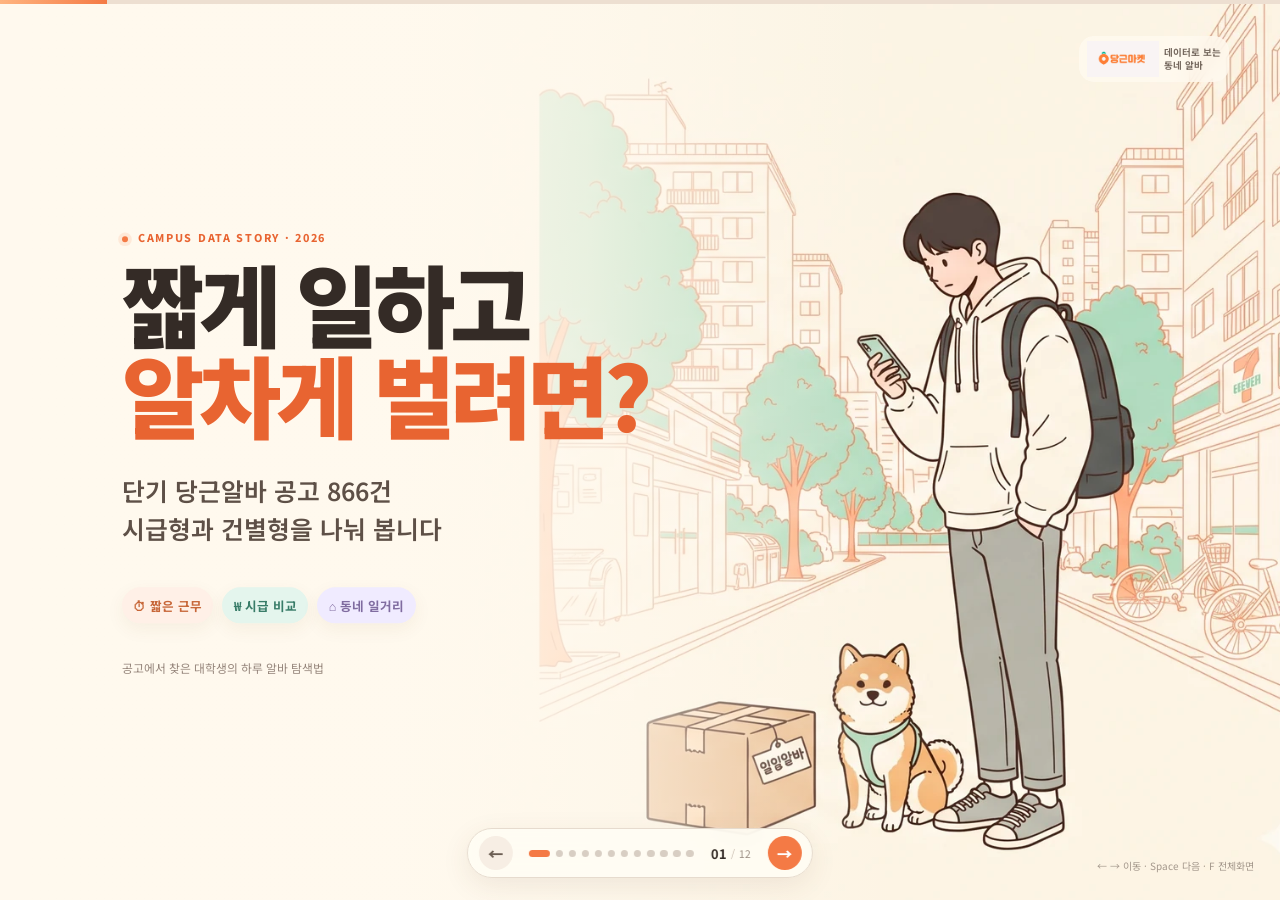
==== commit 080ac323: "Condense deck to 12 student-focused slides" ====
--- a/index.html
+++ b/index.html
@@ -9,7 +9,7 @@
   <link rel="preconnect" href="https://fonts.googleapis.com">
   <link rel="preconnect" href="https://fonts.gstatic.com" crossorigin>
   <link href="https://fonts.googleapis.com/css2?family=Gowun+Dodum&family=Noto+Sans+KR:wght@400;500;600;700;800;900&display=swap" rel="stylesheet">
-  <link rel="stylesheet" href="deck.css?v=6">
+  <link rel="stylesheet" href="deck.css?v=7">
 </head>
 <body>
   <main id="deck" aria-label="당근알바 데이터 분석 발표">
@@ -78,39 +78,25 @@
             <div class="funnel-row reveal delay-2"><span class="funnel-step">C</span><div class="funnel-label"><strong>근무시간 계산 가능</strong><small>시작·종료 시각이 확인된 공고</small></div><div class="funnel-track"><i style="--w:43.4%"></i></div><b>376</b></div>
             <div class="funnel-row highlight reveal delay-3"><span class="funnel-step">D</span><div class="funnel-label"><strong>4시간 이하</strong><small>시간 확인 공고 중 짧은 근무</small></div><div class="funnel-track"><i style="--w:19.7%"></i></div><b>171</b></div>
           </div>
-          <div class="limits-grid reveal delay-1">
-            <article><b>급여 단위 분리</b><p>시급형과 건별형은 직접 비교하지 않습니다. 건별 332건은 작업시간을 알 수 없습니다.</p></article>
-            <article><b>일급 환산</b><p>일급 57건 중 시작·종료 시각이 확인된 52건만 시간당 금액을 계산했습니다.</p></article>
-            <article><b>자료의 한계</b><p>휴게·이동·준비시간과 업무 난이도는 알 수 없습니다. 검색어 공고가 겹치고 ‘쉽다’는 기록도 없습니다.</p></article>
-          </div>
-        </div>
-        <div class="method-bottom reveal delay-2"><span>대표값</span><b>평균 + 중앙값</b><i>·</i><span>짧은 근무</span><b>376건 중 ≤ 4시간 171건</b><i>·</i><span>기준</span><b>2026 최저시급 10,320원</b></div>
-        <p class="footnote">※ 공고에 적힌 제안 금액을 비교한 기술통계입니다. 실제 계약·지급액이나 최저임금법 위반 여부를 판정하지 않습니다.</p>
-      </div>
-    </section>
-
-    <section class="slide" aria-label="공고의 급여 형태">
-      <div class="slide-inner">
-        <header class="slide-heading reveal">
-          <p class="eyebrow">04 / PAY UNITS</p>
-          <h2>시급형과 건별형은<br><em>따로 비교해야 해요</em></h2>
-          <p class="lede">단기 공고 866건 중 시급 477건, 건별 332건입니다. 일급 공고는 별도 환산 기준을 적용합니다.</p>
-        </header>
-        <div class="pay-mix core-pay-mix card reveal">
-          <div class="pay-row"><span class="pay-name">시급</span><div class="pay-track"><i style="--w:100%"></i></div><b>477건</b><small>55.1%</small></div>
-          <div class="pay-row"><span class="pay-name">건별</span><div class="pay-track"><i class="mint-bar" style="--w:69.6%"></i></div><b>332건</b><small>38.3%</small></div>
-          <div class="pay-row"><span class="pay-name">일급</span><div class="pay-track"><i class="peach-bar" style="--w:11.9%"></i></div><b>57건</b><small>6.6%</small></div>
-          <div class="pay-total"><strong>809</strong><span>시급형 + 건별형</span><i>일급 57건은 별도<br><b>52건만 시급 환산</b></i></div>
-        </div>
-        <div class="pay-insight reveal delay-1"><span>핵심</span><p>단기 표본 10건 중 약 4건은 건별 보수예요. <b>작업시간을 몰라 시급과 직접 순위를 매길 수 없습니다.</b></p></div>
-        <p class="footnote">※ 비중은 단기 공고 866건 기준입니다. 시급은 시간당 제안, 건별은 작업 1건의 총액이라 두 금액을 같은 기준으로 순위 매기지 않았습니다.</p>
+          <div class="method-pay-panel reveal delay-1">
+            <div class="method-pay-head"><span>공고에 적힌 보수 단위</span><small>단기 표본 866건</small></div>
+            <div class="method-pay-cards">
+              <article><span>시간당</span><strong>477<small>건</small></strong><b>시급형</b></article>
+              <article class="per-task"><span>작업 1건당</span><strong>332<small>건</small></strong><b>건별형</b></article>
+              <article class="daily"><span>하루 단위</span><strong>57<small>건</small></strong><b>일급형</b></article>
+            </div>
+            <div class="method-pay-notes"><p><b>건별형</b>은 작업시간이 없어 시급과 직접 비교하지 않아요.</p><p><b>일급형</b>은 시작·종료 시각이 확인된 52건만 시급으로 환산했어요.</p></div>
+          </div>
+        </div>
+        <div class="method-bottom reveal delay-2"><span>시간 확인</span><b>376건</b><i>·</i><span>4시간 이하</span><b>171건</b><i>·</i><span>자료에 없는 조건</span><b>휴게 · 이동 · 준비 · 난이도</b></div>
+        <p class="footnote">※ 평균과 중앙값을 함께 살펴봅니다. 공고상 제안 금액의 기술통계이며 실제 지급액을 뜻하지 않습니다.</p>
       </div>
     </section>
 
     <section class="slide type-overview-slide" aria-label="검색어별 일거리 유형과 보수">
       <div class="slide-inner">
         <header class="slide-heading reveal">
-          <p class="eyebrow">05 / WHAT KIND OF WORK?</p>
+          <p class="eyebrow">04 / WHAT KIND OF WORK?</p>
           <h2>동네 알바는 크게<br><em>집안일·돌봄·기술·심부름</em></h2>
           <p class="lede">검색어를 일거리 묶음으로 읽고, 대표 키워드의 시급 중앙값과 건당 금액을 비교했습니다.</p>
         </header>
@@ -123,67 +109,40 @@
         <p class="footnote">※ 공고는 여러 검색어에 중복될 수 있습니다. 키워드 묶음의 공고 수를 더해 전체 건수로 해석하지 않았으며, 시급·건별 보수도 각각 중앙값으로 분리했습니다.</p>
       </div>
     </section>
-
-    <section class="slide" aria-label="전체 시급과 최저시급">
-      <div class="slide-inner">
-        <header class="slide-heading reveal">
-          <p class="eyebrow">06 / WAGE CHECK</p>
-          <h2>비교 가능한 공고의<br><em>시급 중앙값은 14,000원</em></h2>
-          <p class="lede">평균보다 중앙값을 먼저 볼게요. 몇 개의 높은 금액이 전체 인상을 끌어올릴 수 있기 때문입니다.</p>
-        </header>
-        <div class="wage-layout">
-          <div class="range-card reveal">
-            <div class="range-head"><span>시급 분포 요약</span><span>n = 529</span></div>
-            <div class="range-plot">
-              <div class="range-rail"></div>
-              <div class="range-band"></div>
-              <div class="range-marker min-marker" style="--x:4%"><i></i><span>최저시급<br><b>10,320원</b></span></div>
-              <div class="range-marker q1-marker" style="--x:26.5%"><i></i><span>1사분위<br><b>12,000원</b></span></div>
-              <div class="range-marker median-marker" style="--x:49.6%"><i></i><span>중앙값<br><b>14,000원</b></span></div>
-              <div class="range-marker mean-marker" style="--x:71.3%"><i></i><span>평균<br><b>15,815원</b></span></div>
-              <div class="range-marker q3-marker" style="--x:73.5%"><i></i><span>3사분위<br><b>16,000원</b></span></div>
-              <div class="range-axis"><span>10,000</span><span>12,000</span><span>14,000</span><span>16,000</span><span>18,000원</span></div>
-            </div>
-            <div class="range-callout"><span>최저시급 대비</span><strong>중앙값 <em>+35.7%</em></strong><small>광고된 금액 기준의 단순 비교</small></div>
-          </div>
-          <div class="compliance-card reveal delay-1">
-            <div class="ring" style="--p:98.7"><div><strong>98.7<span>%</span></strong><small>최저시급 이상</small></div></div>
-            <p><b>529건 중 522건</b>이<br>10,320원 이상으로 나타났어요.</p>
-            <div class="below-note"><span>7건</span>은 공고상 시급이 기준 미만</div>
-            <small class="legal-note">공고 금액만 비교한 통계이며, 법 위반 여부를 판정한 결과는 아닙니다.</small>
-          </div>
-        </div>
-        <p class="footnote">2026년 법정 최저임금: 시급 10,320원 · 고용노동부 발표 자료</p>
-      </div>
-    </section>
-
-    <section class="slide" aria-label="4시간 이하 공고">
-      <div class="slide-inner short-shift-slide">
-        <div class="short-title reveal">
-          <p class="eyebrow">07 / SHORT SHIFT</p>
-          <h2>4시간 이하 공고도<br><em>중앙값 15,000원</em></h2>
-          <p class="lede">짧은 근무시간이 명시된 171건을 따로 봤습니다.</p>
-        </div>
-        <div class="short-compare reveal delay-1">
-          <div class="compare-bar"><span class="compare-caption">2026 최저시급</span><div class="compare-track"><i style="--w:68.1%"></i></div><strong>10,320원</strong></div>
-          <div class="compare-bar focus"><span class="compare-caption">4시간 이하 중앙값</span><div class="compare-track"><i style="--w:99.1%"></i></div><strong>15,000원</strong></div>
-          <div class="compare-bar"><span class="compare-caption">4시간 이하 평균</span><div class="compare-track"><i style="--w:100%"></i></div><strong>15,142원</strong></div>
-          <div class="premium-pill">최저시급 대비 <b>+45.3%</b></div>
-        </div>
-        <div class="short-side reveal delay-2">
-          <div class="big-171">171<small>건</small></div>
-          <div class="tiny-dots" aria-hidden="true">● ● ● ● ● ● ● ● ● ● ● ● ● ● ● ● ● ● ● ● ● ● ● ● ● ● ● ● ● ● ● ● ● ● ● ● ● ● ● ● ● ● ● ● ● ● ● ● ● ● ● ● ● ● ● ● ● ● ● ● ● ● ● ● ● ● ● ● ● ● ● ● ● ● ● ● ● ● ● ● ● ●</div>
-          <p><b>171건 모두</b><br>시급 환산액이<br>최저시급 이상</p>
-          <small>분석 표본에서의 결과</small>
-        </div>
-        <div class="bottom-note reveal delay-3"><span class="tiny-icon">!</span> 시작·종료 시간이 명시된 공고만 포함합니다. 실제 작업 강도나 전체 소요시간을 뜻하지 않아요.</div>
+    <section class="slide benchmark-slide" aria-label="전체와 짧은 근무 시급 비교">
+      <div class="slide-inner">
+        <header class="slide-heading reveal">
+          <p class="eyebrow">05 / WAGE CHECK</p>
+          <h2>짧은 알바의 중앙 시급,<br><em>전체보다 1,000원 높아요</em></h2>
+          <p class="lede">시간당 비교가 가능한 전체 공고와 명시 근무시간 4시간 이하 공고를 나란히 봅니다.</p>
+        </header>
+        <div class="benchmark-cards">
+          <article class="benchmark-card reveal">
+            <div class="benchmark-card-head"><span>전체 시급 비교 가능</span><b>n = 529</b></div>
+            <div class="benchmark-rate">14,000<small>원</small></div>
+            <p>중앙값 <span>·</span> 평균 15,815원</p>
+            <div class="benchmark-premium"><span>2026 최저시급 대비</span><strong>+35.7%</strong></div>
+          </article>
+          <article class="benchmark-card short-benchmark reveal delay-1">
+            <div class="benchmark-card-head"><span>4시간 이하</span><b>n = 171</b></div>
+            <div class="benchmark-rate">15,000<small>원</small></div>
+            <p>중앙값 <span>·</span> 평균 15,142원</p>
+            <div class="benchmark-premium"><span>2026 최저시급 대비</span><strong>+45.3%</strong></div>
+          </article>
+        </div>
+        <div class="benchmark-bottom reveal delay-2">
+          <div class="minimum-chip"><span class="minimum-icon">₩</span><p><small>2026 법정 최저시급</small><strong>10,320원</strong></p></div>
+          <div class="benchmark-finding"><strong>전체 529건 중 522건</strong><span>최저시급 이상으로 제시</span></div>
+          <div class="benchmark-finding short-finding"><strong>짧은 공고 171건 모두</strong><span>공고상 시간당 금액이 기준 이상</span></div>
+        </div>
+        <p class="footnote">※ 시작·종료 시각이 확인된 공고만 4시간 이하로 분류했습니다. 광고 금액 비교이며 실제 계약·지급이나 법 위반 여부를 판정하지 않습니다.</p>
       </div>
     </section>
 
     <section class="slide" aria-label="짧은 근무 유형 비교">
       <div class="slide-inner">
         <header class="slide-heading reveal">
-          <p class="eyebrow">08 / SHORT-SHIFT TYPES</p>
+          <p class="eyebrow">06 / SHORT-SHIFT TYPES</p>
           <h2>짧은 근무 그룹은<br><em>반려동물·침대·시터</em>가 눈에 띄어요</h2>
           <p class="lede">4시간 이하 공고 중 표본 10건 이상인 검색 키워드의 시급 환산 중앙값입니다.</p>
         </header>
@@ -204,28 +163,10 @@
       </div>
     </section>
 
-    <section class="slide" aria-label="고시급 표본 수 비교">
-      <div class="slide-inner">
-        <header class="slide-heading reveal">
-          <p class="eyebrow">09 / LOOK BEYOND THE AVERAGE</p>
-          <h2>눈에 띄는 고시급,<br><em>표본 수까지 같이 보기</em></h2>
-          <p class="lede">건당이 아닌 시급 환산 공고에서도 키워드별 표본 크기는 크게 달랐습니다.</p>
-        </header>
-        <div class="rate-snapshot-grid">
-          <article class="rate-snapshot pet-rate reveal"><span>펫시팅</span><strong>28,000원</strong><small>중앙 시급 · n=7</small><p>높은 값이지만 표본이 작아 참고용으로 봐요.</p></article>
-          <article class="rate-snapshot repair-rate reveal delay-1"><span>수리</span><strong>16,389원</strong><small>중앙 시급 · n=18</small><p>평균 25,742원보다 중앙값이 안정적이에요.</p></article>
-          <article class="rate-snapshot reveal delay-2"><span>고양이 돌봄</span><strong>16,000원</strong><small>중앙 시급 · n=28</small><p>돌봄 경험과 방문 조건을 함께 확인하세요.</p></article>
-          <article class="rate-snapshot reveal delay-3"><span>반려동물 돌봄</span><strong>15,000원</strong><small>중앙 시급 · n=58</small><p>4시간 이하 표본도 22건으로 비교적 많아요.</p></article>
-        </div>
-        <div class="mean-note reveal delay-2"><span>표본을 같이 보기</span> 펫시팅은 중앙값이 가장 높지만 n=7입니다. 높은 숫자만 보고 안정적인 시세라고 단정하지 않아요.</div>
-        <p class="footnote">※ 펫시팅 키워드의 전체 시급 표본 n=7이며, 4시간 이하 분석과는 다른 비교 집단입니다.</p>
-      </div>
-    </section>
-
     <section class="slide" aria-label="건당 보수 비교">
       <div class="slide-inner">
         <header class="slide-heading reveal">
-          <p class="eyebrow">10 / PER TASK</p>
+          <p class="eyebrow">07 / PER TASK</p>
           <h2>건당 보수는 <em>총액 비교</em>까지만</h2>
           <p class="lede">시간이 적혀 있지 않은 공고는 시급으로 바꾸지 않고, 약속된 작업 1건의 금액으로만 봅니다.</p>
         </header>
@@ -244,7 +185,7 @@
     <section class="slide urgency-slide" aria-label="긴급 구인 공고의 특징">
       <div class="slide-inner">
         <header class="slide-heading reveal">
-          <p class="eyebrow">11 / URGENT ≠ PREMIUM</p>
+          <p class="eyebrow">08 / URGENT ≠ PREMIUM</p>
           <h2>급구라고 해서<br><em>시급까지 높진 않았어요</em></h2>
           <p class="lede">제목에 ‘급구·오늘·당일·지금’이 들어간 공고와 그 외 공고를 비교했습니다.</p>
         </header>
@@ -264,7 +205,7 @@
     <section class="slide queue-slide" aria-label="웨이팅과 줄서기 대행">
       <div class="slide-inner">
         <header class="slide-heading reveal">
-          <p class="eyebrow">12 / THE QUEUEING GIG</p>
+          <p class="eyebrow">09 / THE QUEUEING GIG</p>
           <h2>한정판 오픈런에서<br><em>두쫀쿠 줄서기까지</em></h2>
           <p class="lede">요즘 화제의 줄서기 대행은 얼마일까요? CSV의 작은 표본과 최근 보도 사례를 나눠 봅니다.</p>
         </header>
@@ -290,49 +231,12 @@
       </div>
     </section>
 
-    <section class="slide keyword-table-slide" aria-label="검색어별 평균 시급 표">
-      <div class="slide-inner">
-        <header class="slide-heading reveal">
-          <p class="eyebrow">13 / RATE BY SEARCH TERM</p>
-          <h2>검색어별 평균 시급,<br><em>중앙값과 표본도 함께</em></h2>
-          <p class="lede">시급 비교가 가능한 공고를 검색어별로 묶었습니다. 높은 평균이 대표 시세라고 단정하지 않도록 중앙값도 나란히 봅니다.</p>
-        </header>
-        <div class="keyword-legend reveal"><span><i class="key-orange"></i>평균 시급</span><span><i class="key-mint"></i>중앙 시급</span><small>시급 비교 가능 표본만</small></div>
-        <div class="keyword-columns">
-          <div class="keyword-card reveal">
-            <div class="keyword-head"><span>검색어</span><span>표본</span><span>평균</span><span>중앙값</span></div>
-            <div class="keyword-row"><b>청소</b><small>75</small><strong>13,209</strong><strong>12,000</strong></div>
-            <div class="keyword-row"><b>당일급구</b><small>81</small><strong>12,999</strong><strong>12,000</strong></div>
-            <div class="keyword-row"><b>이삿짐</b><small>44</small><strong>16,621</strong><strong>12,361</strong></div>
-            <div class="keyword-row"><b>동행</b><small>67</small><strong>15,112</strong><strong>15,000</strong></div>
-            <div class="keyword-row"><b>침대</b><small>31</small><strong>16,452</strong><strong>15,000</strong></div>
-            <div class="keyword-row"><b>수리</b><small>18</small><strong>25,742</strong><strong>16,389</strong></div>
-            <div class="keyword-row"><b>반려동물 돌봄</b><small>58</small><strong>16,287</strong><strong>15,000</strong></div>
-            <div class="keyword-row"><b>가구</b><small>26</small><strong>16,897</strong><strong>15,000</strong></div>
-            <div class="keyword-row"><b>고양이</b><small>28</small><strong>16,261</strong><strong>16,000</strong></div>
-          </div>
-          <div class="keyword-card reveal delay-1">
-            <div class="keyword-head"><span>검색어</span><span>표본</span><span>평균</span><span>중앙값</span></div>
-            <div class="keyword-row"><b>시터</b><small>39</small><strong>15,333</strong><strong>15,000</strong></div>
-            <div class="keyword-row"><b>운반</b><small>13</small><strong>13,646</strong><strong>12,500</strong></div>
-            <div class="keyword-row"><b>조립</b><small>14</small><strong>20,480</strong><strong>13,500</strong></div>
-            <div class="keyword-row"><b>폐기물</b><small>11</small><strong>23,682</strong><strong>15,000</strong></div>
-            <div class="keyword-row"><b>심부름</b><small>11</small><strong>13,266</strong><strong>13,000</strong></div>
-            <div class="keyword-row low-n"><b>펫시팅</b><small>7</small><strong>30,114</strong><strong>28,000</strong></div>
-            <div class="keyword-row low-n"><b>웨이팅</b><small>4</small><strong>11,705</strong><strong>12,000</strong></div>
-            <div class="keyword-row low-n"><b>벌레</b><small>2</small><strong>20,000</strong><strong>20,000</strong></div>
-          </div>
-        </div>
-        <p class="footnote">※ 단위: 원. ‘당일급구’는 업무 유형이 아닌 검색어입니다. 표본 10건 미만은 작은 표본이라 시세 판단에 특히 주의하세요. 검색어 간 공고가 겹칠 수 있습니다.</p>
-      </div>
-    </section>
-
     <section class="slide student-guide-slide" aria-label="대학생 상황별 알바 후보">
       <div class="slide-inner">
         <header class="slide-heading reveal">
-          <p class="eyebrow">14 / A STUDENT'S SHORTLIST</p>
-          <h2>내가 원하는 방식에 따라<br><em>첫 후보를 골라봐요</em></h2>
-          <p class="lede">표본에서 눈에 띈 조건을 대학생의 일정·관심·경험에 맞춰 연결했습니다.</p>
+          <p class="eyebrow">10 / A STUDENT'S SHORTLIST</p>
+          <h2>대학생은 높은 금액보다<br><em>내 일정·경험에 맞춰 골라요</em></h2>
+          <p class="lede">시간표와 관심사에 맞춰 살펴볼 탐색 출발점입니다. 쉬운 일이라고 단정하지 않고 확인할 조건도 함께 적었습니다.</p>
         </header>
         <div class="shortlist-grid">
           <article class="student-choice pet-shortlist reveal"><img class="pet-care-photo" src="assets/student-pet-care.webp" alt="동네 공원에서 반려견을 산책시키는 성인 대학생"><span class="pet-image-note">AI 생성 이미지</span><span class="choice-fit">동물 돌봄에 관심</span><h3>반려동물 돌봄</h3><strong>중앙 15,000원</strong><small>4시간 이하 n=22</small><div class="card-foot">동물 특성 · 돌봄 경험 · 이동거리 확인</div></article>
@@ -348,7 +252,7 @@
     <section class="slide closing" aria-label="한계와 결론">
       <div class="slide-inner close-layout">
         <div class="close-copy reveal">
-          <p class="eyebrow">15 / TAKEAWAY</p>
+          <p class="eyebrow">11 / TAKEAWAY</p>
           <h2>알찬 알바는<br><em>시급 하나로<br>정해지지 않아요.</em></h2>
           <p class="lede">공고 시급에 실제 근무·이동 시간과 일의 조건까지 더해 비교해 보세요.</p>
           <div class="closing-rule"></div>
@@ -373,7 +277,7 @@
   <nav class="deck-ui" aria-label="슬라이드 탐색">
     <button class="nav-arrow" id="prev" aria-label="이전 슬라이드">←</button>
     <div class="dots" id="dots"></div>
-    <span class="slide-count"><b id="current">01</b><i>/</i><span id="total">10</span></span>
+    <span class="slide-count"><b id="current">01</b><i>/</i><span id="total">12</span></span>
     <button class="nav-arrow next" id="next" aria-label="다음 슬라이드">→</button>
   </nav>
   <div class="progress-track"><i id="progress"></i></div>
--- a/deck.css
+++ b/deck.css
@@ -136,3 +136,50 @@
 .student-guide-slide .checklist{margin-top:1.2vh}
 @media(max-width:900px){.search-keyword-card,.keyword-intro-note{padding:.75em}.search-keyword-card>header{gap:.35em}.keyword-tags{gap:.25em}.keyword-tags>span{font-size:.61em}.rate-snapshot{padding:.85em 1em}.task-value-grid{gap:.4em}.task-value{padding:.65em .35em}.student-choice{padding-left:1em;padding-right:1em}.student-choice.pet-shortlist{padding-right:39%}}
 @media(max-width:650px){.keyword-intro-slide .slide-heading{margin-bottom:.7vh}.search-keyword-grid{grid-template-columns:repeat(2,minmax(0,1fr));gap:.45em}.search-keyword-card,.keyword-intro-note{min-height:12vh;padding:.65em}.search-keyword-card>header{grid-template-columns:1.7em 1fr auto;margin-bottom:.4em}.search-keyword-card>header>span{width:1.65em;height:1.65em;font-size:.6em}.search-keyword-card>header h3{font-size:.68em}.search-keyword-card>header>b{font-size:.56em}.keyword-tags>span{padding:.25em .45em;font-size:.52em}.search-condition>small,.keyword-intro-note>small{font-size:.5em}.keyword-intro-note>span{font-size:.65em}.rate-snapshot-grid{gap:.45em}.rate-snapshot{grid-template-columns:1fr;gap:.16em;min-height:13vh;padding:.65em}.rate-snapshot>span{font-size:.68em}.rate-snapshot>strong{grid-column:1;grid-row:auto;font-size:1.25em}.rate-snapshot>small{font-size:.52em}.rate-snapshot>p{font-size:.5em;margin-top:.15em}.task-summary{padding:.6em .75em}.task-summary strong{font-size:1.8em}.task-summary>p{font-size:.6em}.task-value-grid{grid-template-columns:repeat(3,minmax(0,1fr));gap:.35em}.task-value{min-height:10vh;padding:.45em .25em}.task-value>span{font-size:.58em}.task-value>strong{font-size:.76em}.task-value>small{font-size:.5em}.urgency-compare{gap:.3em}.urgency-group{min-height:18vh;padding:.65em}.urgency-group>span{font-size:.62em}.urgency-group>small,.urgency-group>em{font-size:.48em}.urgency-group>strong{font-size:1.15em}.urgency-group>b{margin-top:.4em;padding:.3em .4em;font-size:.51em}.urgency-vs{font-size:.5em}.student-guide-slide .shortlist-grid{gap:.4em}.student-choice{min-height:13vh;padding:.65em .7em 2.5em}.student-choice h3{font-size:.68em}.student-choice>strong{font-size:.72em}.student-choice>small{font-size:.5em}.student-choice .choice-fit{font-size:.48em}.student-choice .card-foot{padding:.45em .7em;font-size:.48em}.student-choice.pet-shortlist{padding-right:40%}.student-choice.pet-shortlist .pet-care-photo{width:42%}.student-choice.pet-shortlist::before{left:42%;right:34%}.student-choice.pet-shortlist .pet-image-note{font-size:.4em;right:.25em}}
+
+
+/* Consolidated 12-slide method and wage comparison */
+.method-slide .slide-heading{margin-bottom:1.25vh}
+.method-pay-panel{display:flex;flex-direction:column;justify-content:center;gap:1vh;padding:1.1em 1.2em;border:1px solid var(--line);border-radius:20px;background:#fffdf9;box-shadow:var(--shadow)}
+.method-pay-head{display:flex;justify-content:space-between;align-items:center;font-size:.78em;font-weight:900}
+.method-pay-head small{color:#96877a;font-size:.75em}
+.method-pay-cards{display:grid;grid-template-columns:repeat(3,minmax(0,1fr));gap:.5em}
+.method-pay-cards article{display:flex;flex-direction:column;align-items:center;justify-content:center;min-height:12vh;padding:.65em .3em;border-radius:14px;background:#fff1e6}
+.method-pay-cards article.per-task{background:#eaf6ef}
+.method-pay-cards article.daily{background:#f2effb}
+.method-pay-cards article>span{font-size:.65em;color:#84776d;font-weight:800}
+.method-pay-cards article>strong{margin:.1em 0;color:var(--orange-deep);font-size:clamp(1.55rem,2.4vw,2.35rem);letter-spacing:-.06em}
+.method-pay-cards article>strong small{font-size:.42em;letter-spacing:0}
+.method-pay-cards article>b{font-size:.62em;color:#776a60}
+.method-pay-notes{display:grid;gap:.35em}
+.method-pay-notes p{margin:0;padding:.48em .65em;border-radius:10px;background:#f7f2eb;color:#776a60;font-size:.62em;line-height:1.4}
+.method-pay-notes b{color:var(--ink)}
+.benchmark-slide .slide-heading{margin-bottom:1.5vh}
+.benchmark-cards{display:grid;grid-template-columns:1fr 1fr;gap:1vw}
+.benchmark-card{min-height:31vh;padding:1.55em 1.8em;border:1px solid var(--line);border-radius:24px;background:#fffdf9;box-shadow:var(--shadow)}
+.benchmark-card.short-benchmark{background:#eef7f1;border-color:#d2e7d9}
+.benchmark-card-head{display:flex;justify-content:space-between;align-items:center;font-size:.82em;font-weight:900}
+.benchmark-card-head b{padding:.36em .62em;border-radius:99px;background:#f5eee6;color:#8c7d71;font-size:.76em}
+.short-benchmark .benchmark-card-head b{background:#fff}
+.benchmark-rate{margin:.55em 0 .05em;color:var(--orange-deep);font-size:clamp(3rem,6vw,5.4rem);font-weight:900;letter-spacing:-.07em;line-height:1}
+.short-benchmark .benchmark-rate{color:#4c9678}
+.benchmark-rate small{margin-left:.16em;font-size:.3em;letter-spacing:0}
+.benchmark-card>p{margin:.35em 0 1.15em;color:#887a6e;font-size:.78em}
+.benchmark-card>p span{padding:0 .35em;color:#c2ad99}
+.benchmark-premium{display:flex;align-items:center;justify-content:space-between;padding:.72em .9em;border-radius:13px;background:#fff2e7}
+.short-benchmark .benchmark-premium{background:#fff}
+.benchmark-premium>span{color:#8d7b6d;font-size:.72em;font-weight:800}
+.benchmark-premium>strong{color:var(--orange-deep);font-size:1.25em}
+.short-benchmark .benchmark-premium>strong{color:#4c9678}
+.benchmark-bottom{display:grid;grid-template-columns:.85fr 1fr 1fr;gap:.7vw;margin-top:1vh}
+.minimum-chip,.benchmark-finding{display:flex;align-items:center;gap:.7em;min-height:8.5vh;padding:.65em .9em;border-radius:15px;background:#fffdf9;border:1px solid var(--line)}
+.minimum-icon{display:grid;place-items:center;width:2.15em;height:2.15em;border-radius:50%;background:#fff0e4;color:var(--orange-deep);font-weight:900}
+.minimum-chip p{display:flex;flex-direction:column;gap:.14em;margin:0}
+.minimum-chip small,.benchmark-finding span{color:#95867a;font-size:.63em}
+.minimum-chip strong{font-size:.88em}
+.benchmark-finding{flex-direction:column;align-items:flex-start;justify-content:center;gap:.18em}
+.benchmark-finding strong{font-size:.76em}
+.short-finding{background:#eef7f1;border-color:#d2e7d9}
+.benchmark-slide .footnote{margin-top:.8vh;font-size:.65em}
+@media(max-width:900px){.method-pay-panel{padding:.8em}.method-pay-notes p{font-size:.58em}.benchmark-card{padding:1.1em;min-height:28vh}.benchmark-bottom{gap:.4em}.minimum-chip,.benchmark-finding{padding:.55em}}
+@media(max-width:650px){.method-pay-panel{padding:.65em;gap:.45em}.method-pay-head{font-size:.62em}.method-pay-cards{gap:.28em}.method-pay-cards article{min-height:10vh;padding:.4em .2em}.method-pay-cards article>span,.method-pay-cards article>b{font-size:.5em}.method-pay-cards article>strong{font-size:1.15em}.method-pay-notes p{padding:.35em .45em;font-size:.46em}.benchmark-slide .slide-heading{margin-bottom:.7vh}.benchmark-cards{gap:.4em}.benchmark-card{min-height:21vh;padding:.65em;border-radius:15px}.benchmark-card-head{font-size:.58em}.benchmark-card-head b{font-size:.65em}.benchmark-rate{font-size:1.75em;margin:.5em 0 .2em}.benchmark-card>p{font-size:.52em;margin:.3em 0 .7em}.benchmark-premium{padding:.45em .5em}.benchmark-premium>span{font-size:.47em}.benchmark-premium>strong{font-size:.82em}.benchmark-bottom{grid-template-columns:repeat(3,minmax(0,1fr));gap:.3em;margin-top:.55vh}.minimum-chip,.benchmark-finding{min-height:7vh;padding:.35em;gap:.2em;border-radius:10px}.minimum-icon{width:1.5em;height:1.5em;font-size:.65em}.minimum-chip small,.benchmark-finding span{font-size:.4em;line-height:1.25}.minimum-chip strong,.benchmark-finding strong{font-size:.48em}.benchmark-finding{justify-content:center}.benchmark-slide .footnote{font-size:.45em;line-height:1.25;margin-top:.4vh}}
